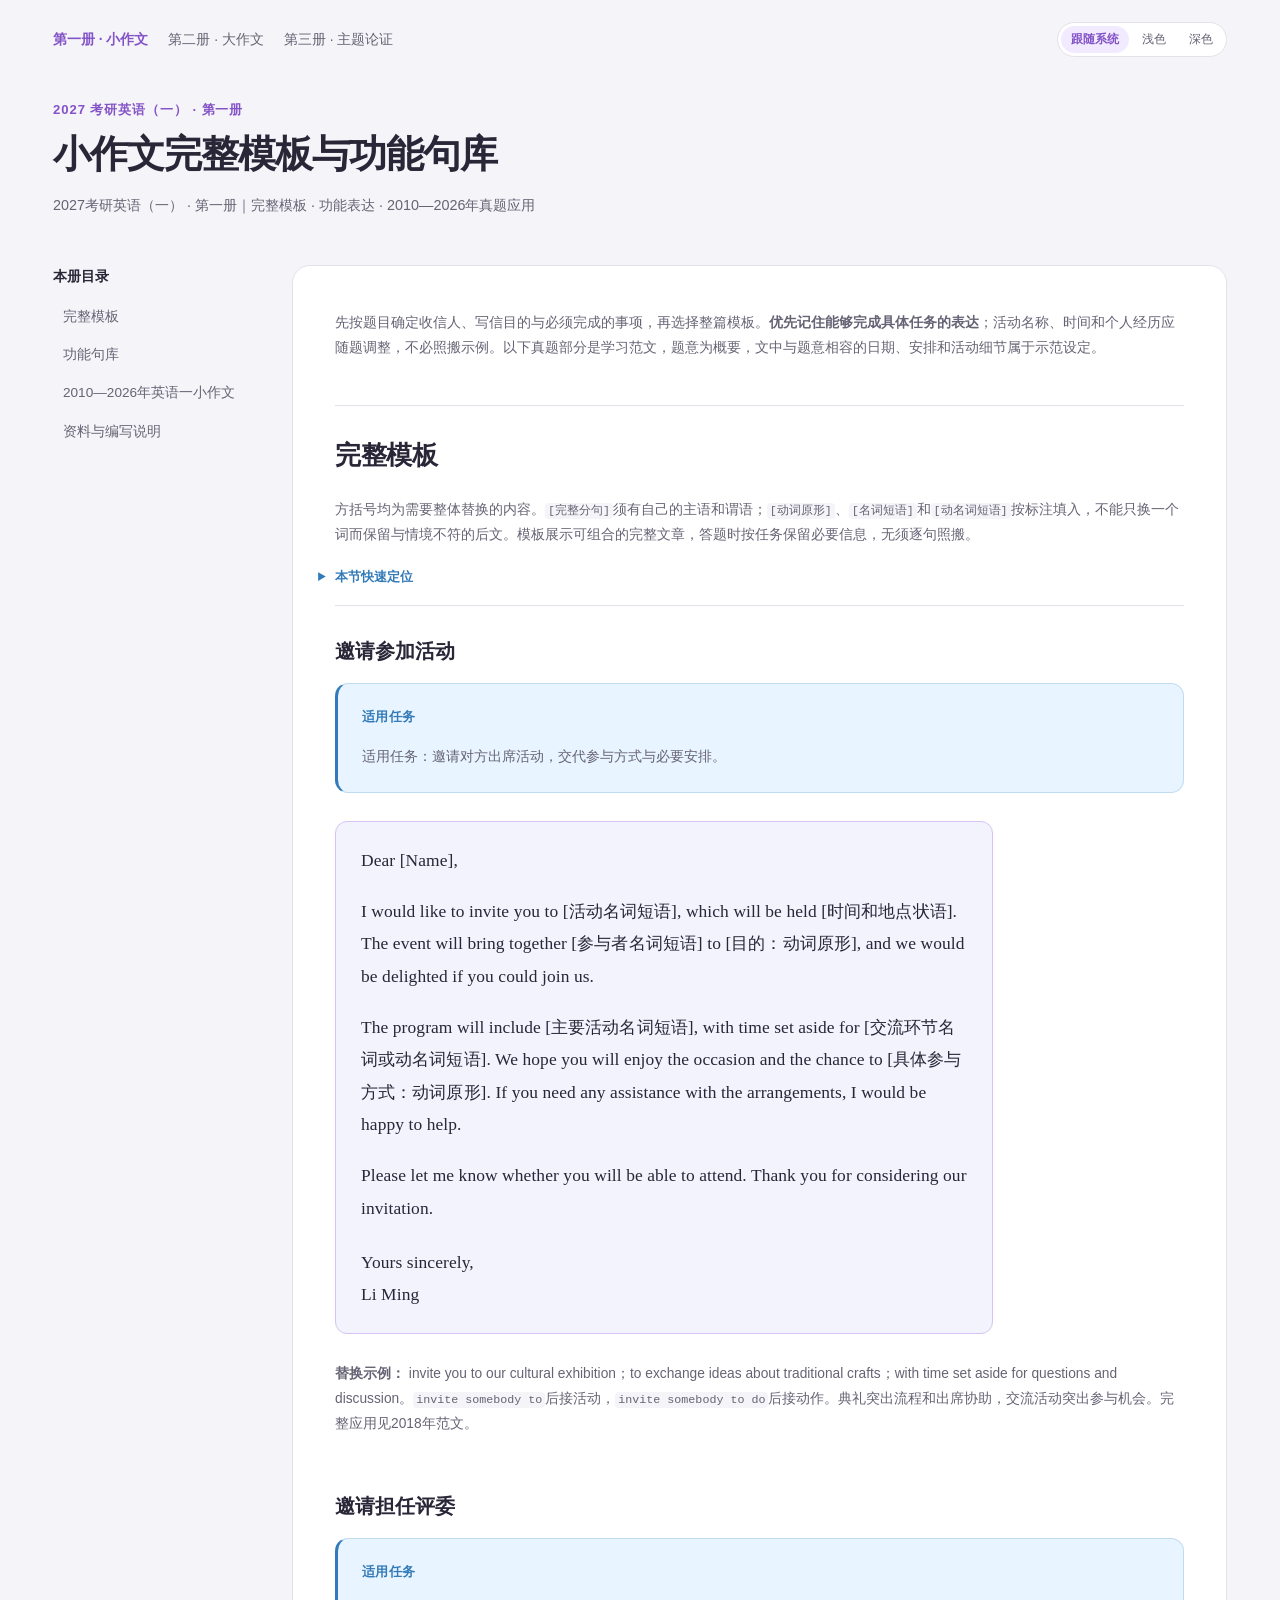
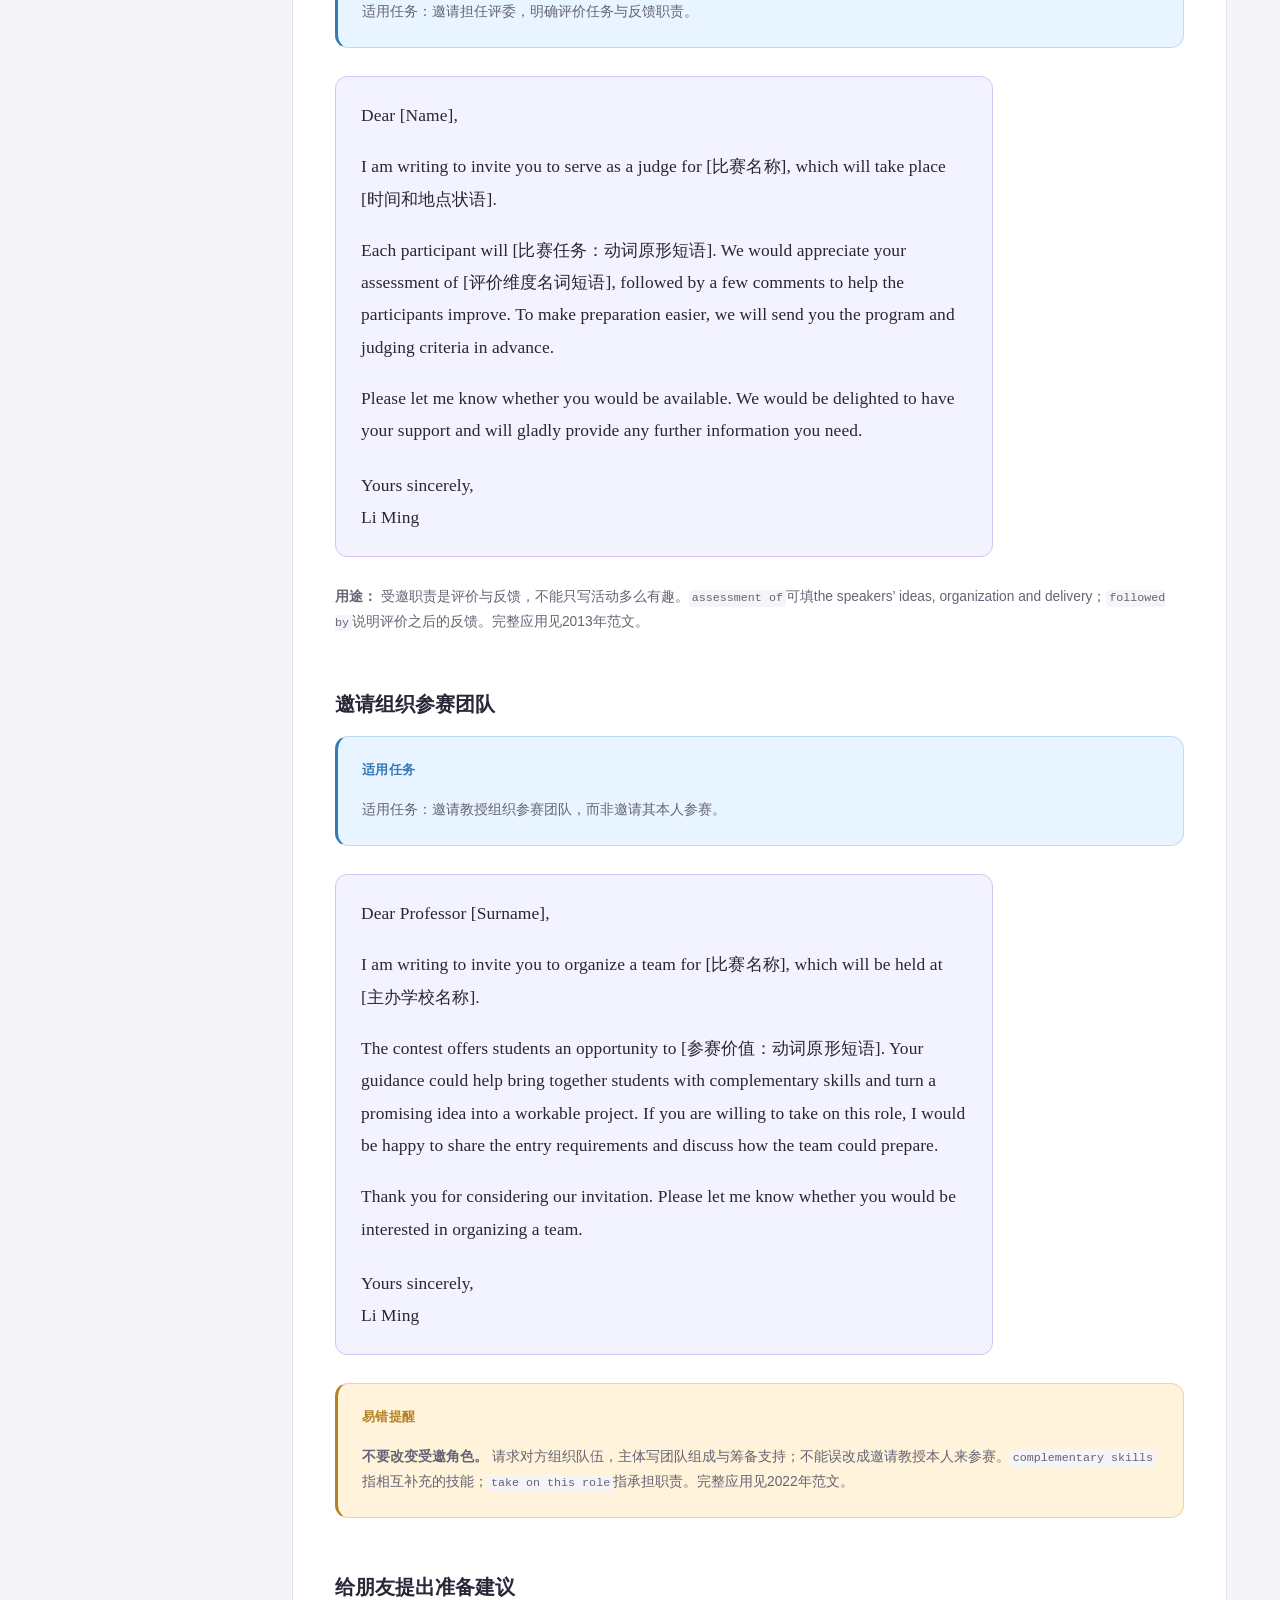
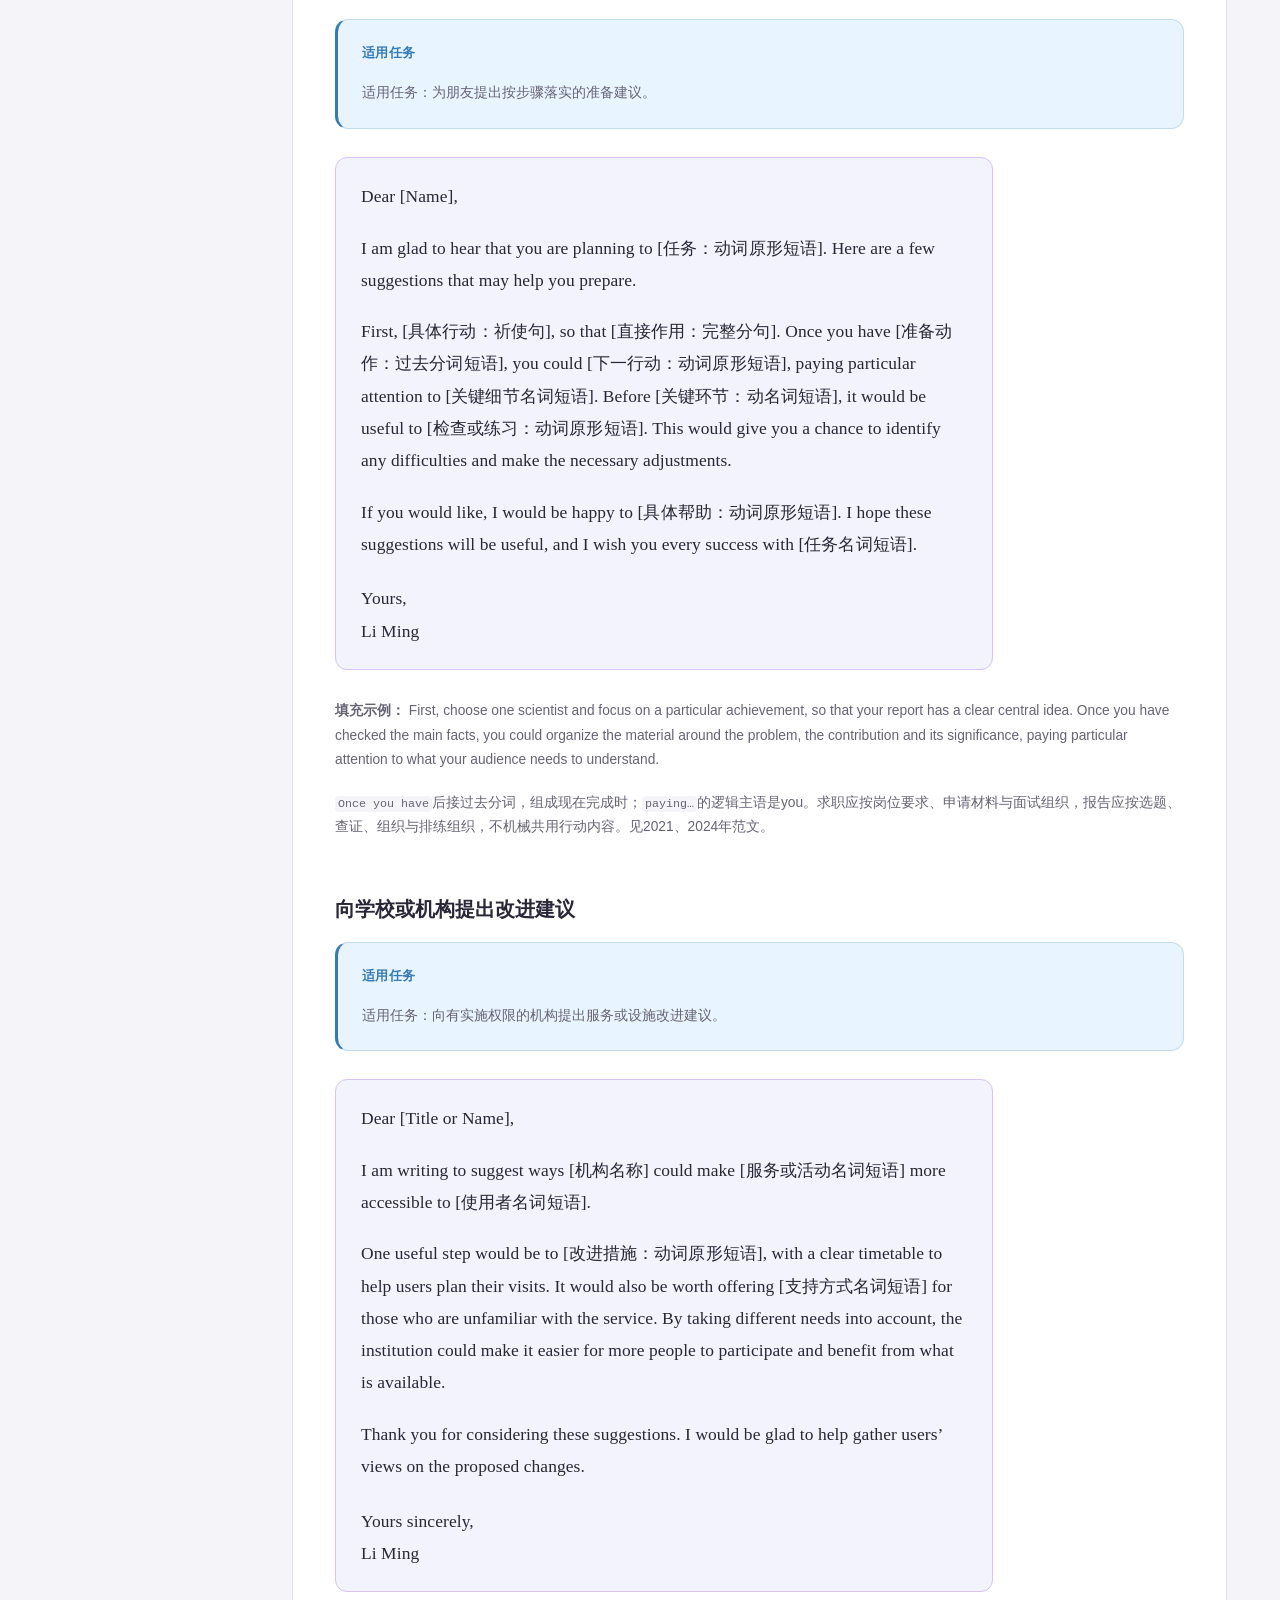
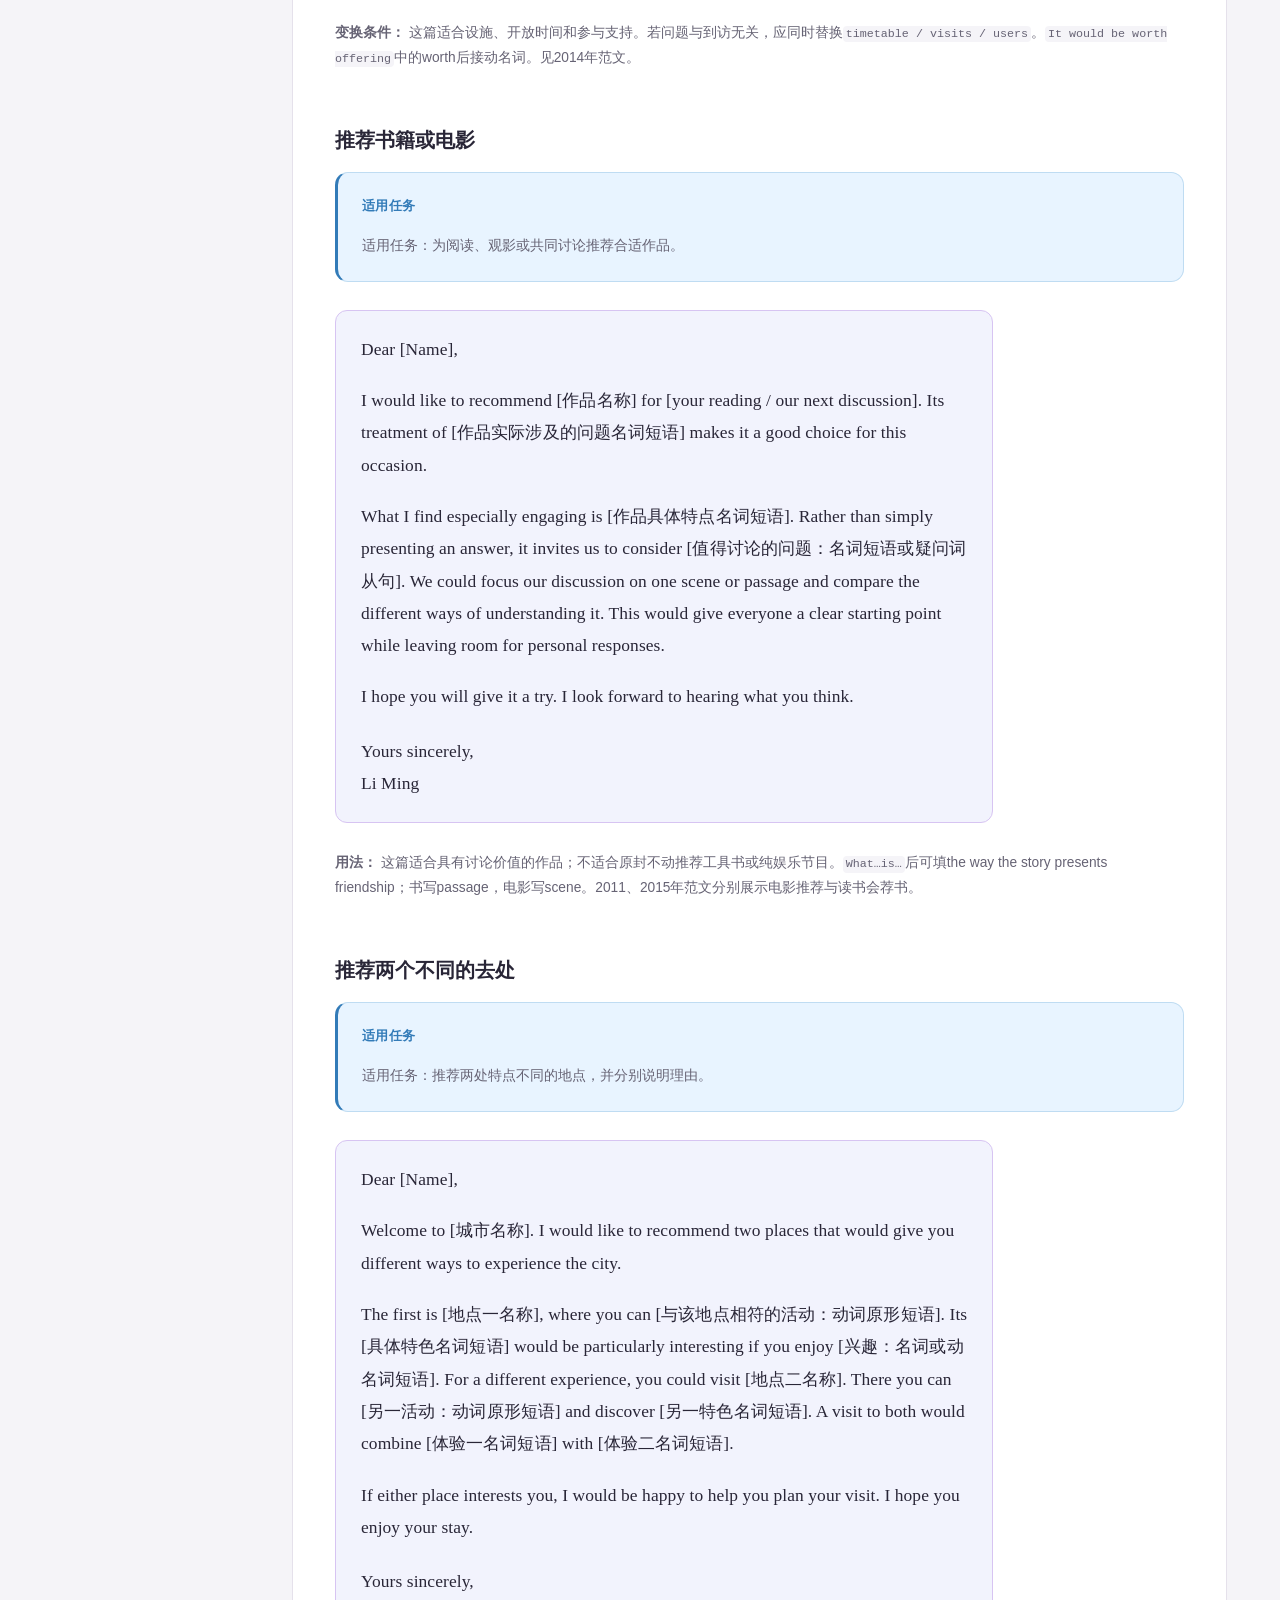
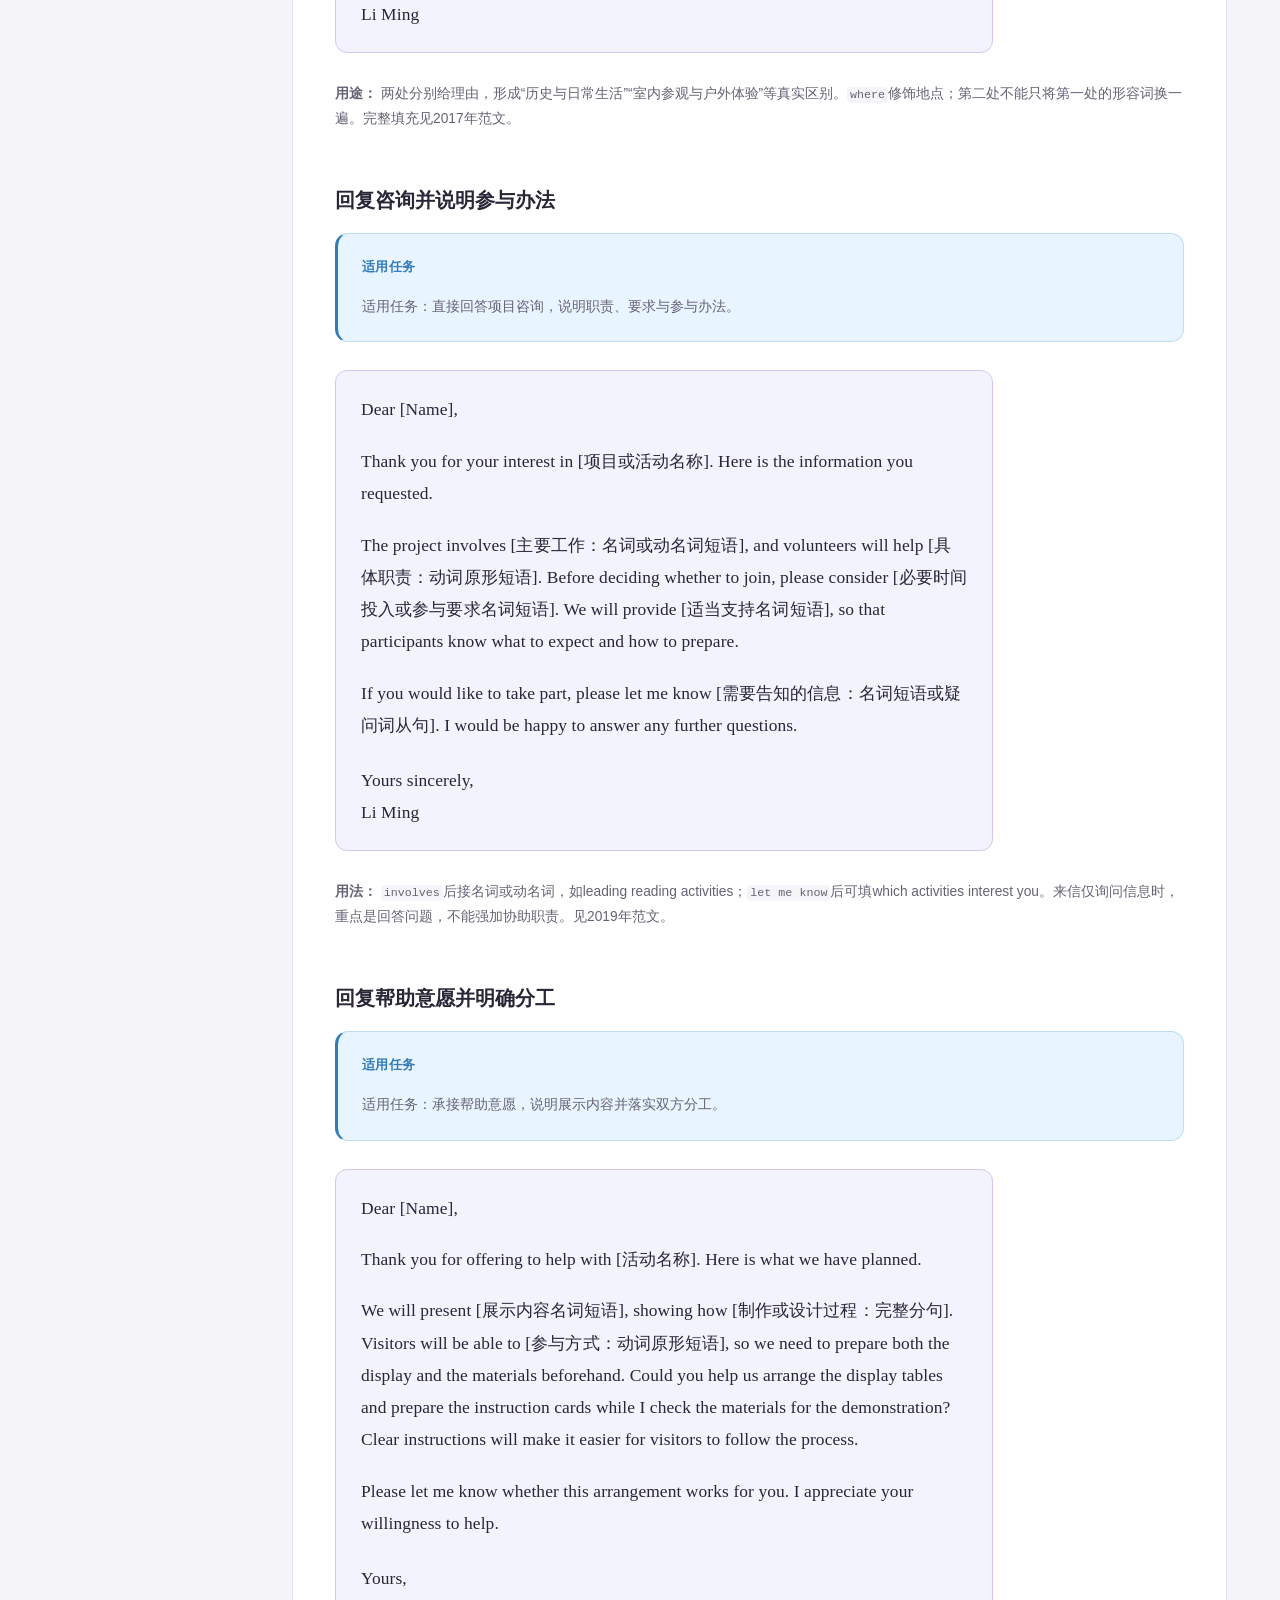
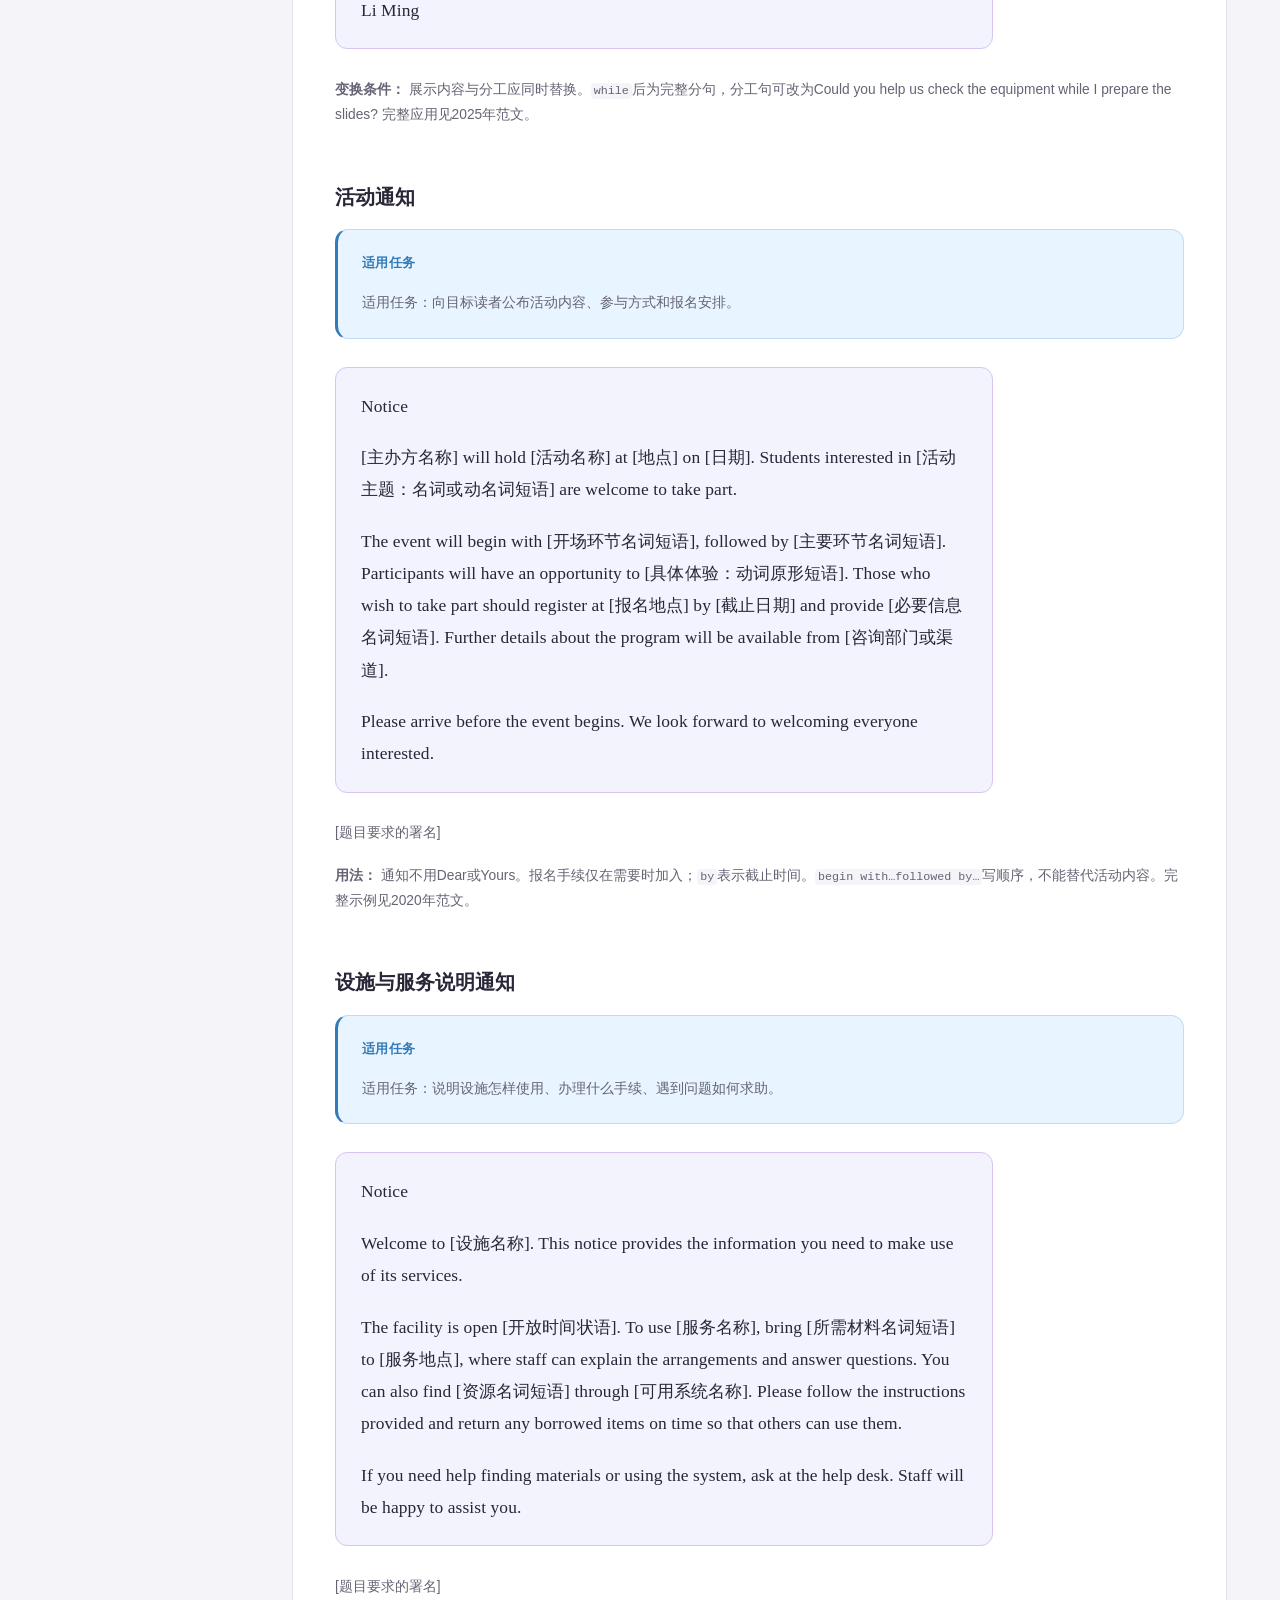
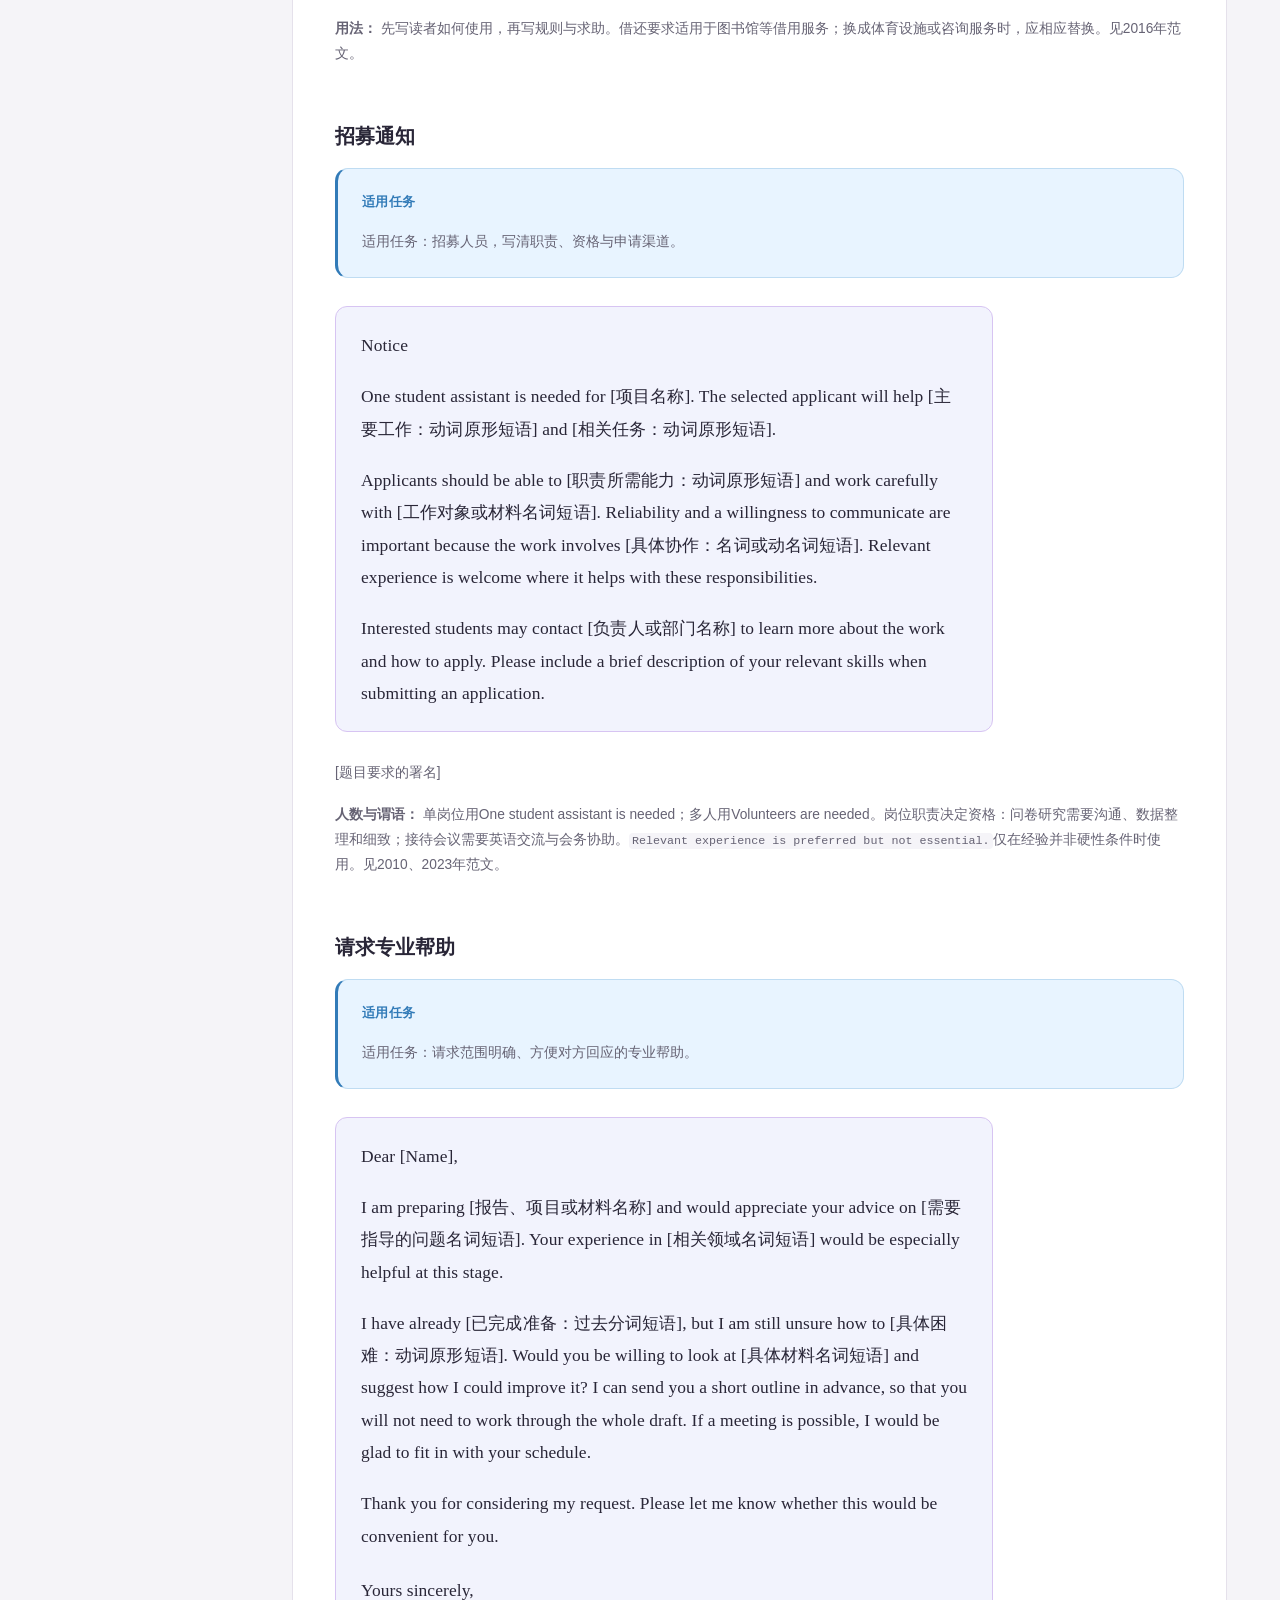
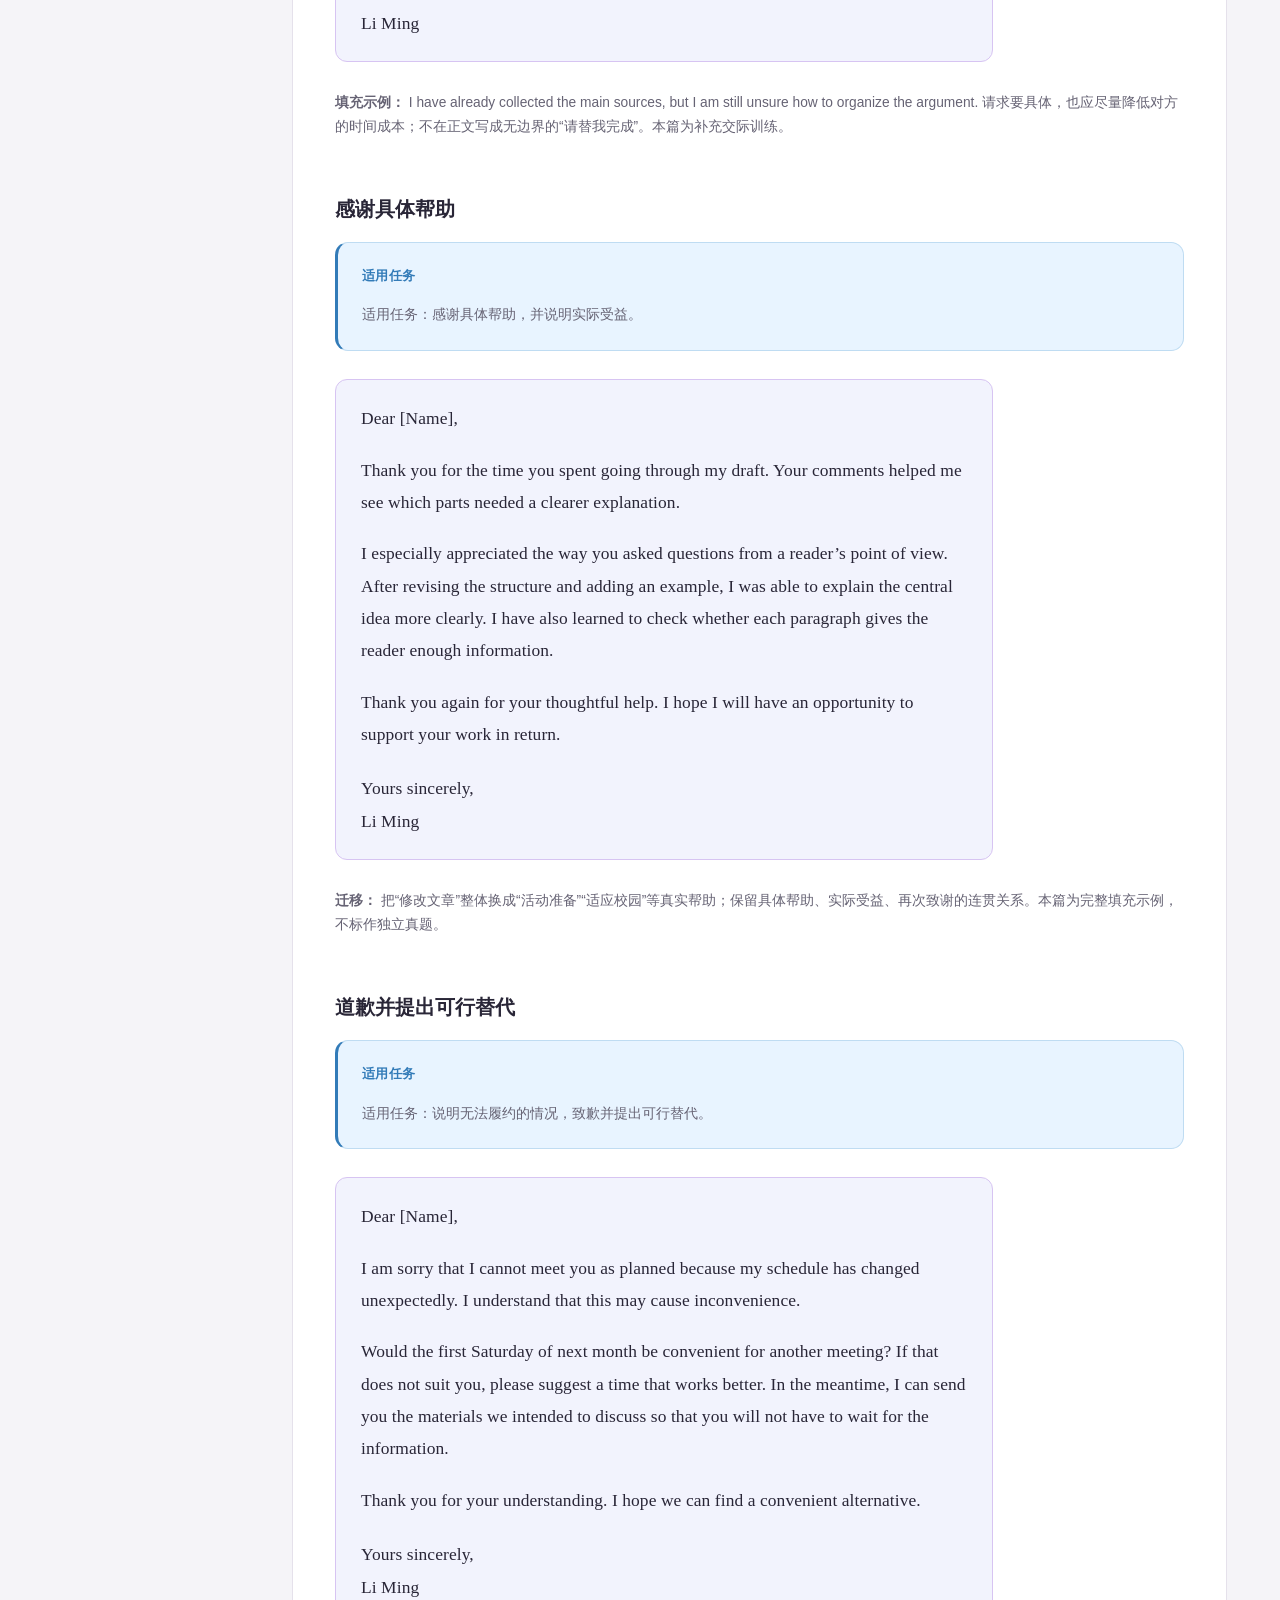
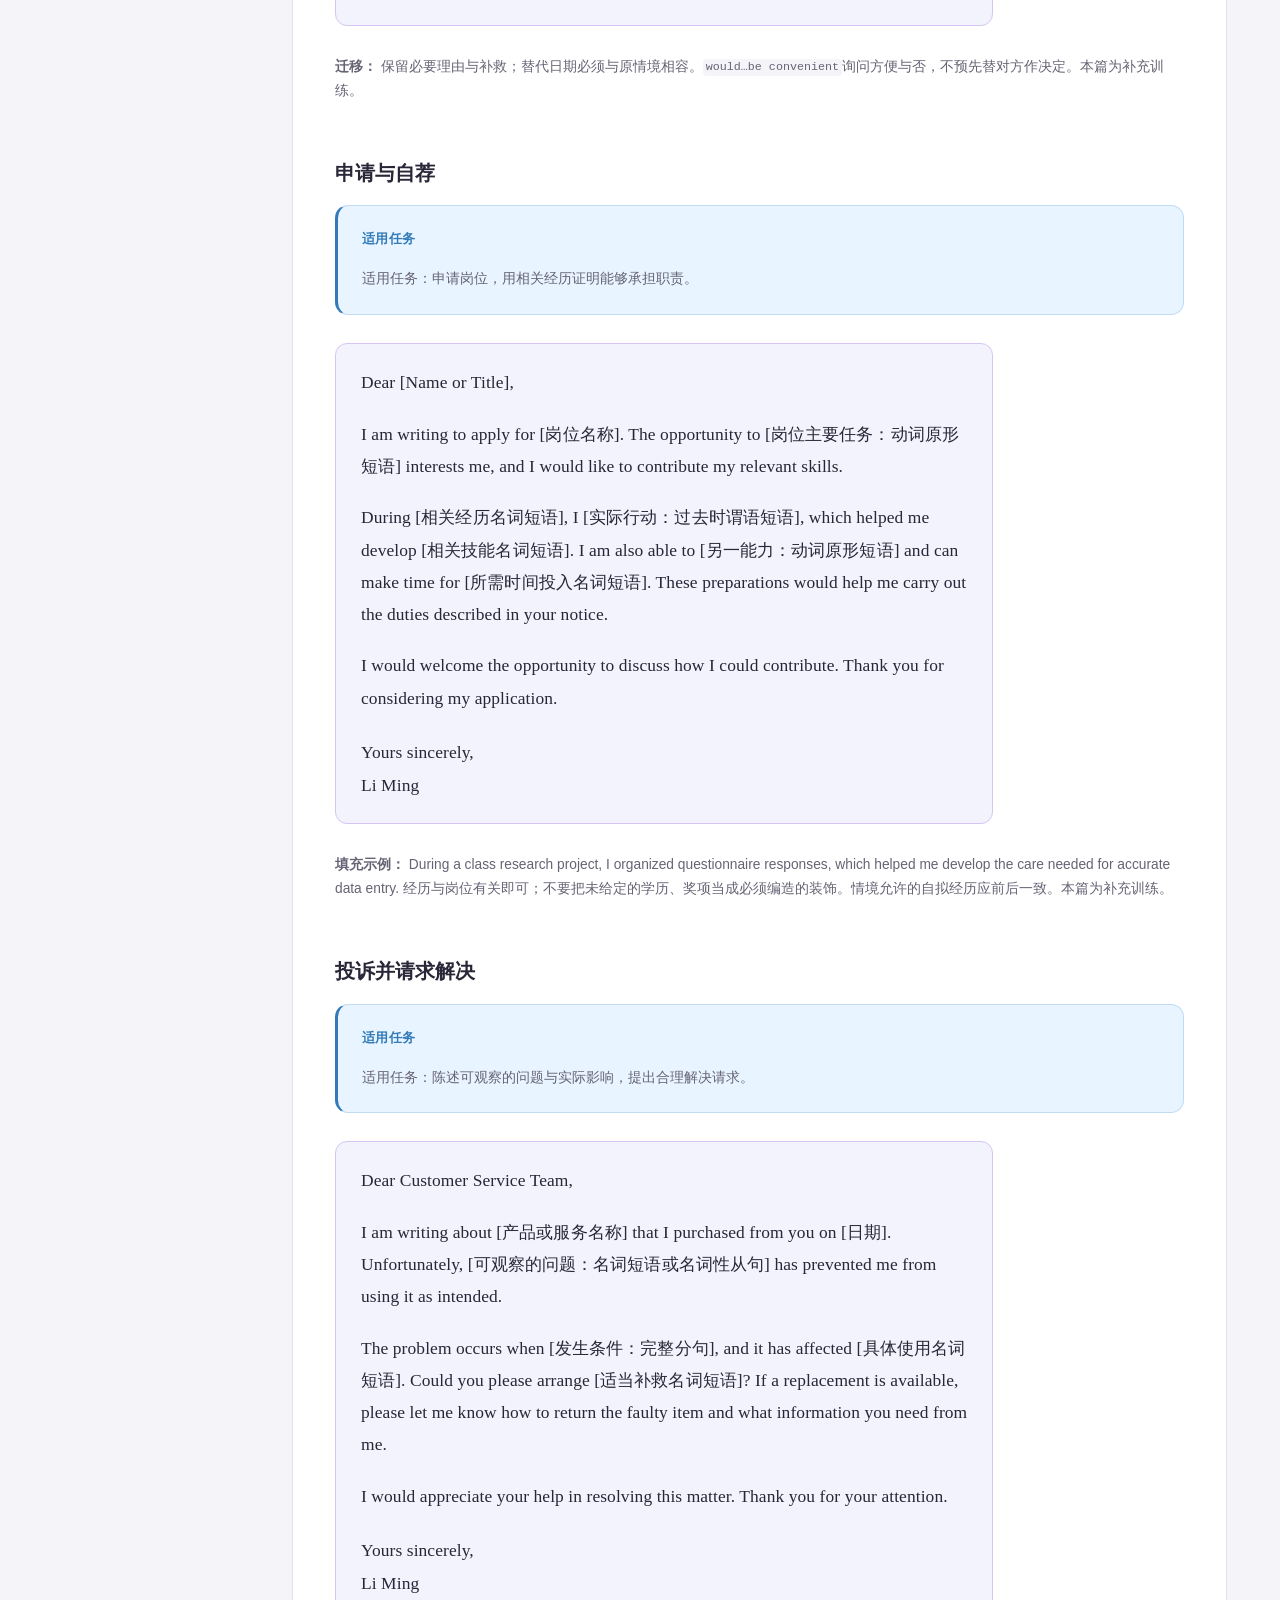
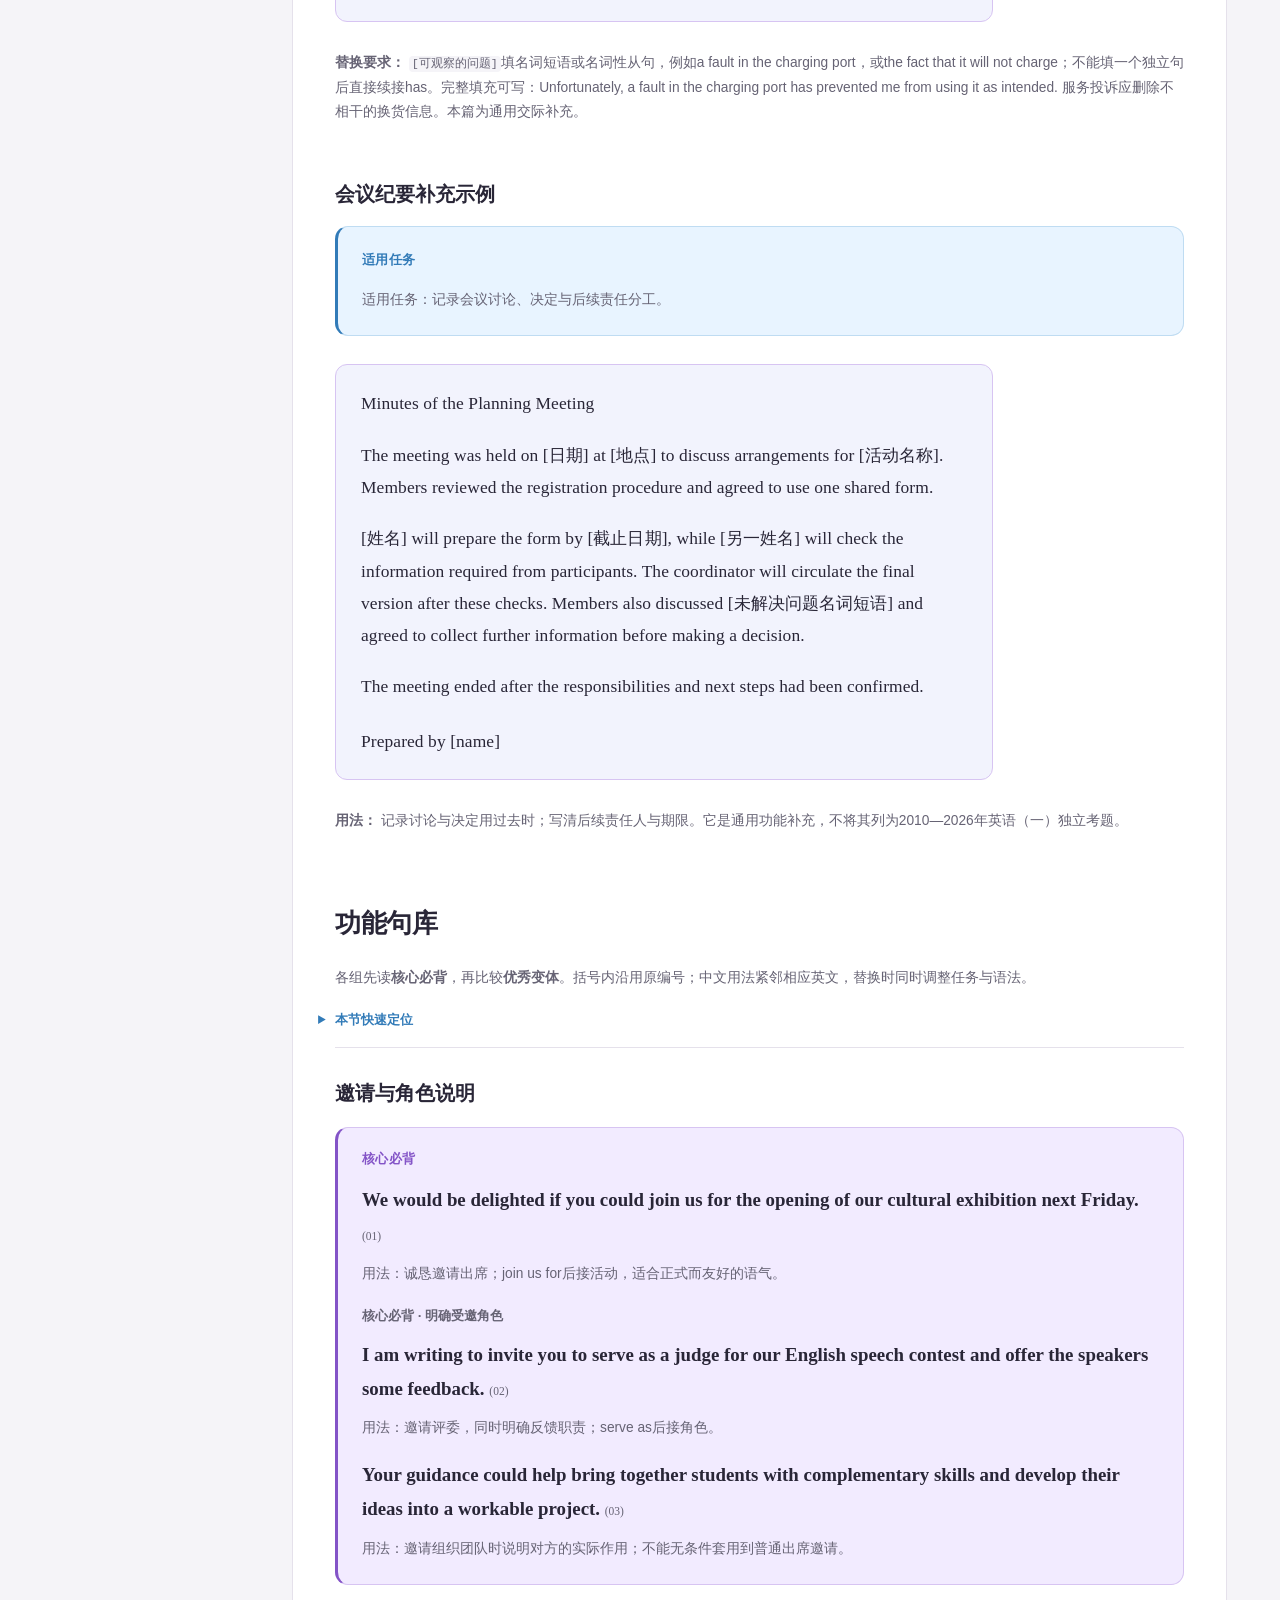
==== index.html @ 451fdd6f "Publish English I writing handbooks as a public reading site" ====
<!doctype html>
<html lang="zh-CN"><head><meta charset="utf-8"><meta name="viewport" content="width=device-width,initial-scale=1"><meta name="color-scheme" content="light dark"><title>2027考研英语（一）｜小作文完整模板与功能句库</title><link rel="stylesheet" href="作文三册-彩色阅读.css"></head><body>
<input class="theme-radio" id="theme-auto" name="theme" type="radio" checked aria-label="跟随系统配色"><input class="theme-radio" id="theme-light" name="theme" type="radio" aria-label="浅色阅读"><input class="theme-radio" id="theme-dark" name="theme" type="radio" aria-label="深色阅读">
<div class="reader"><div class="topbar"><nav class="series-links" aria-label="三册导航"><a href="01-小作文完整模板与功能句库.html" aria-current="page">第一册 · 小作文</a><a href="02-大作文完整模板与功能句库.html">第二册 · 大作文</a><a href="03-主题语料与优秀论证段落.html">第三册 · 主题论证</a></nav><nav class="theme-controls" aria-label="阅读配色"><label for="theme-auto">跟随系统</label><label for="theme-light">浅色</label><label for="theme-dark">深色</label></nav></div>
<header class="book-header"><div class="book-kicker">2027 考研英语（一） · 第一册</div><h1>小作文完整模板与功能句库</h1><div class="book-subtitle"><p><em>2027考研英语（一） · 第一册｜完整模板 · 功能表达 · 2010—2026年真题应用</em></p>
</div></header>
<div class="book-layout"><aside class="book-navigation" id="目录"><details open><summary>本册目录</summary><nav aria-label="章节目录"><a href="#完整模板">完整模板</a><a href="#功能句库">功能句库</a><a href="#20102026年英语一小作文">2010—2026年英语一小作文</a><a href="#资料与编写说明">资料与编写说明</a></nav></details></aside><main><div class="book-intro"><p class="annotation">先按题目确定收信人、写信目的与必须完成的事项，再选择整篇模板。<strong>优先记住能够完成具体任务的表达</strong>；活动名称、时间和个人经历应随题调整，不必照搬示例。以下真题部分是学习范文，题意为概要，文中与题意相容的日期、安排和活动细节属于示范设定。</p></div><section class="book-module" id="完整模板"><h2>完整模板</h2><p class="annotation">方括号均为需要整体替换的内容。<code>[完整分句]</code>须有自己的主语和谓语；<code>[动词原形]</code>、<code>[名词短语]</code>和<code>[动名词短语]</code>按标注填入，不能只换一个词而保留与情境不符的后文。模板展示可组合的完整文章，答题时按任务保留必要信息，无须逐句照搬。</p><details class="section-index"><summary>本节快速定位</summary><nav><ul>
<li><a href="#%E9%82%80%E8%AF%B7%E5%8F%82%E5%8A%A0%E6%B4%BB%E5%8A%A8">出席活动</a> · <a href="#%E9%82%80%E8%AF%B7%E6%8B%85%E4%BB%BB%E8%AF%84%E5%A7%94">担任评委</a> · <a href="#%E9%82%80%E8%AF%B7%E7%BB%84%E7%BB%87%E5%8F%82%E8%B5%9B%E5%9B%A2%E9%98%9F">组织团队</a></li>
<li><a href="#%E7%BB%99%E6%9C%8B%E5%8F%8B%E6%8F%90%E5%87%BA%E5%87%86%E5%A4%87%E5%BB%BA%E8%AE%AE">个人建议</a> · <a href="#%E5%90%91%E5%AD%A6%E6%A0%A1%E6%88%96%E6%9C%BA%E6%9E%84%E6%8F%90%E5%87%BA%E6%94%B9%E8%BF%9B%E5%BB%BA%E8%AE%AE">机构建议</a> · <a href="#%E6%8E%A8%E8%8D%90%E4%B9%A6%E7%B1%8D%E6%88%96%E7%94%B5%E5%BD%B1">作品推荐</a></li>
<li><a href="#%E6%8E%A8%E8%8D%90%E4%B8%A4%E4%B8%AA%E4%B8%8D%E5%90%8C%E7%9A%84%E5%8E%BB%E5%A4%84">地点推荐</a> · <a href="#%E5%9B%9E%E5%A4%8D%E5%92%A8%E8%AF%A2%E5%B9%B6%E8%AF%B4%E6%98%8E%E5%8F%82%E4%B8%8E%E5%8A%9E%E6%B3%95">咨询回复</a> · <a href="#%E5%9B%9E%E5%A4%8D%E5%B8%AE%E5%8A%A9%E6%84%8F%E6%84%BF%E5%B9%B6%E6%98%8E%E7%A1%AE%E5%88%86%E5%B7%A5">协作回复</a></li>
<li><a href="#%E6%B4%BB%E5%8A%A8%E9%80%9A%E7%9F%A5">活动通知</a> · <a href="#%E8%AE%BE%E6%96%BD%E4%B8%8E%E6%9C%8D%E5%8A%A1%E8%AF%B4%E6%98%8E%E9%80%9A%E7%9F%A5">服务通知</a> · <a href="#%E6%8B%9B%E5%8B%9F%E9%80%9A%E7%9F%A5">招募通知</a></li>
<li><a href="#%E8%AF%B7%E6%B1%82%E4%B8%93%E4%B8%9A%E5%B8%AE%E5%8A%A9">专业请求</a> · <a href="#%E6%84%9F%E8%B0%A2%E5%85%B7%E4%BD%93%E5%B8%AE%E5%8A%A9">感谢帮助</a> · <a href="#%E9%81%93%E6%AD%89%E5%B9%B6%E6%8F%90%E5%87%BA%E5%8F%AF%E8%A1%8C%E6%9B%BF%E4%BB%A3">道歉改期</a></li>
<li><a href="#%E7%94%B3%E8%AF%B7%E4%B8%8E%E8%87%AA%E8%8D%90">申请自荐</a> · <a href="#%E6%8A%95%E8%AF%89%E5%B9%B6%E8%AF%B7%E6%B1%82%E8%A7%A3%E5%86%B3">投诉补救</a> · <a href="#%E4%BC%9A%E8%AE%AE%E7%BA%AA%E8%A6%81%E8%A1%A5%E5%85%85%E7%A4%BA%E4%BE%8B">会议纪要</a></li>
</ul>
</nav></details><section class="learning-unit" id="邀请参加活动"><h3>邀请参加活动</h3><aside class="color-block grammar-block task-block"><div class="block-label">适用任务</div><p class="annotation"><em>适用任务：邀请对方出席活动，交代参与方式与必要安排。</em></p></aside><div class="composition reading-composition letter-composition"><p class="essay-paragraph letter-line" lang="en">Dear [Name],</p><p class="essay-paragraph" lang="en">I would like to invite you to [活动名词短语], which will be held [时间和地点状语]. The event will bring together [参与者名词短语] to [目的：动词原形], and we would be delighted if you could join us.</p><p class="essay-paragraph" lang="en">The program will include [主要活动名词短语], with time set aside for [交流环节名词或动名词短语]. We hope you will enjoy the occasion and the chance to [具体参与方式：动词原形]. If you need any assistance with the arrangements, I would be happy to help.</p><p class="essay-paragraph" lang="en">Please let me know whether you will be able to attend. Thank you for considering our invitation.</p><p class="essay-paragraph letter-line letter-closing" lang="en">Yours sincerely,<br>Li Ming</p></div><p class="annotation"><strong>替换示例：</strong> invite you to our cultural exhibition；to exchange ideas about traditional crafts；with time set aside for questions and discussion。<code>invite somebody to</code>后接活动，<code>invite somebody to do</code>后接动作。典礼突出流程和出席协助，交流活动突出参与机会。完整应用见2018年范文。</p></section><section class="learning-unit" id="邀请担任评委"><h3>邀请担任评委</h3><aside class="color-block grammar-block task-block"><div class="block-label">适用任务</div><p class="annotation"><em>适用任务：邀请担任评委，明确评价任务与反馈职责。</em></p></aside><div class="composition reading-composition letter-composition"><p class="essay-paragraph letter-line" lang="en">Dear [Name],</p><p class="essay-paragraph" lang="en">I am writing to invite you to serve as a judge for [比赛名称], which will take place [时间和地点状语].</p><p class="essay-paragraph" lang="en">Each participant will [比赛任务：动词原形短语]. We would appreciate your assessment of [评价维度名词短语], followed by a few comments to help the participants improve. To make preparation easier, we will send you the program and judging criteria in advance.</p><p class="essay-paragraph" lang="en">Please let me know whether you would be available. We would be delighted to have your support and will gladly provide any further information you need.</p><p class="essay-paragraph letter-line letter-closing" lang="en">Yours sincerely,<br>Li Ming</p></div><p class="annotation"><strong>用途：</strong> 受邀职责是评价与反馈，不能只写活动多么有趣。<code>assessment of</code>可填the speakers’ ideas, organization and delivery；<code>followed by</code>说明评价之后的反馈。完整应用见2013年范文。</p></section><section class="learning-unit" id="邀请组织参赛团队"><h3>邀请组织参赛团队</h3><aside class="color-block grammar-block task-block"><div class="block-label">适用任务</div><p class="annotation"><em>适用任务：邀请教授组织参赛团队，而非邀请其本人参赛。</em></p></aside><div class="composition reading-composition letter-composition"><p class="essay-paragraph letter-line" lang="en">Dear Professor [Surname],</p><p class="essay-paragraph" lang="en">I am writing to invite you to organize a team for [比赛名称], which will be held at [主办学校名称].</p><p class="essay-paragraph" lang="en">The contest offers students an opportunity to [参赛价值：动词原形短语]. Your guidance could help bring together students with complementary skills and turn a promising idea into a workable project. If you are willing to take on this role, I would be happy to share the entry requirements and discuss how the team could prepare.</p><p class="essay-paragraph" lang="en">Thank you for considering our invitation. Please let me know whether you would be interested in organizing a team.</p><p class="essay-paragraph letter-line letter-closing" lang="en">Yours sincerely,<br>Li Ming</p></div><aside class="color-block warning-block"><div class="block-label">易错提醒</div><p class="annotation"><strong>不要改变受邀角色。</strong> 请求对方组织队伍，主体写团队组成与筹备支持；不能误改成邀请教授本人来参赛。<code>complementary skills</code>指相互补充的技能；<code>take on this role</code>指承担职责。完整应用见2022年范文。</p></aside></section><section class="learning-unit" id="给朋友提出准备建议"><h3>给朋友提出准备建议</h3><aside class="color-block grammar-block task-block"><div class="block-label">适用任务</div><p class="annotation"><em>适用任务：为朋友提出按步骤落实的准备建议。</em></p></aside><div class="composition reading-composition letter-composition"><p class="essay-paragraph letter-line" lang="en">Dear [Name],</p><p class="essay-paragraph" lang="en">I am glad to hear that you are planning to [任务：动词原形短语]. Here are a few suggestions that may help you prepare.</p><p class="essay-paragraph" lang="en">First, [具体行动：祈使句], so that [直接作用：完整分句]. Once you have [准备动作：过去分词短语], you could [下一行动：动词原形短语], paying particular attention to [关键细节名词短语]. Before [关键环节：动名词短语], it would be useful to [检查或练习：动词原形短语]. This would give you a chance to identify any difficulties and make the necessary adjustments.</p><p class="essay-paragraph" lang="en">If you would like, I would be happy to [具体帮助：动词原形短语]. I hope these suggestions will be useful, and I wish you every success with [任务名词短语].</p><p class="essay-paragraph letter-line letter-closing" lang="en">Yours,<br>Li Ming</p></div><p class="annotation"><strong>填充示例：</strong> First, choose one scientist and focus on a particular achievement, so that your report has a clear central idea. Once you have checked the main facts, you could organize the material around the problem, the contribution and its significance, paying particular attention to what your audience needs to understand.</p><p class="annotation"><code>Once you have</code>后接过去分词，组成现在完成时；<code>paying…</code>的逻辑主语是you。求职应按岗位要求、申请材料与面试组织，报告应按选题、查证、组织与排练组织，不机械共用行动内容。见2021、2024年范文。</p></section><section class="learning-unit" id="向学校或机构提出改进建议"><h3>向学校或机构提出改进建议</h3><aside class="color-block grammar-block task-block"><div class="block-label">适用任务</div><p class="annotation"><em>适用任务：向有实施权限的机构提出服务或设施改进建议。</em></p></aside><div class="composition reading-composition letter-composition"><p class="essay-paragraph letter-line" lang="en">Dear [Title or Name],</p><p class="essay-paragraph" lang="en">I am writing to suggest ways [机构名称] could make [服务或活动名词短语] more accessible to [使用者名词短语].</p><p class="essay-paragraph" lang="en">One useful step would be to [改进措施：动词原形短语], with a clear timetable to help users plan their visits. It would also be worth offering [支持方式名词短语] for those who are unfamiliar with the service. By taking different needs into account, the institution could make it easier for more people to participate and benefit from what is available.</p><p class="essay-paragraph" lang="en">Thank you for considering these suggestions. I would be glad to help gather users’ views on the proposed changes.</p><p class="essay-paragraph letter-line letter-closing" lang="en">Yours sincerely,<br>Li Ming</p></div><p class="annotation"><strong>变换条件：</strong> 这篇适合设施、开放时间和参与支持。若问题与到访无关，应同时替换<code>timetable / visits / users</code>。<code>It would be worth offering</code>中的worth后接动名词。见2014年范文。</p></section><section class="learning-unit" id="推荐书籍或电影"><h3>推荐书籍或电影</h3><aside class="color-block grammar-block task-block"><div class="block-label">适用任务</div><p class="annotation"><em>适用任务：为阅读、观影或共同讨论推荐合适作品。</em></p></aside><div class="composition reading-composition letter-composition"><p class="essay-paragraph letter-line" lang="en">Dear [Name],</p><p class="essay-paragraph" lang="en">I would like to recommend [作品名称] for [your reading / our next discussion]. Its treatment of [作品实际涉及的问题名词短语] makes it a good choice for this occasion.</p><p class="essay-paragraph" lang="en">What I find especially engaging is [作品具体特点名词短语]. Rather than simply presenting an answer, it invites us to consider [值得讨论的问题：名词短语或疑问词从句]. We could focus our discussion on one scene or passage and compare the different ways of understanding it. This would give everyone a clear starting point while leaving room for personal responses.</p><p class="essay-paragraph" lang="en">I hope you will give it a try. I look forward to hearing what you think.</p><p class="essay-paragraph letter-line letter-closing" lang="en">Yours sincerely,<br>Li Ming</p></div><p class="annotation"><strong>用法：</strong> 这篇适合具有讨论价值的作品；不适合原封不动推荐工具书或纯娱乐节目。<code>What…is…</code>后可填the way the story presents friendship；书写passage，电影写scene。2011、2015年范文分别展示电影推荐与读书会荐书。</p></section><section class="learning-unit" id="推荐两个不同的去处"><h3>推荐两个不同的去处</h3><aside class="color-block grammar-block task-block"><div class="block-label">适用任务</div><p class="annotation"><em>适用任务：推荐两处特点不同的地点，并分别说明理由。</em></p></aside><div class="composition reading-composition letter-composition"><p class="essay-paragraph letter-line" lang="en">Dear [Name],</p><p class="essay-paragraph" lang="en">Welcome to [城市名称]. I would like to recommend two places that would give you different ways to experience the city.</p><p class="essay-paragraph" lang="en">The first is [地点一名称], where you can [与该地点相符的活动：动词原形短语]. Its [具体特色名词短语] would be particularly interesting if you enjoy [兴趣：名词或动名词短语]. For a different experience, you could visit [地点二名称]. There you can [另一活动：动词原形短语] and discover [另一特色名词短语]. A visit to both would combine [体验一名词短语] with [体验二名词短语].</p><p class="essay-paragraph" lang="en">If either place interests you, I would be happy to help you plan your visit. I hope you enjoy your stay.</p><p class="essay-paragraph letter-line letter-closing" lang="en">Yours sincerely,<br>Li Ming</p></div><p class="annotation"><strong>用途：</strong> 两处分别给理由，形成“历史与日常生活”“室内参观与户外体验”等真实区别。<code>where</code>修饰地点；第二处不能只将第一处的形容词换一遍。完整填充见2017年范文。</p></section><section class="learning-unit" id="回复咨询并说明参与办法"><h3>回复咨询并说明参与办法</h3><aside class="color-block grammar-block task-block"><div class="block-label">适用任务</div><p class="annotation"><em>适用任务：直接回答项目咨询，说明职责、要求与参与办法。</em></p></aside><div class="composition reading-composition letter-composition"><p class="essay-paragraph letter-line" lang="en">Dear [Name],</p><p class="essay-paragraph" lang="en">Thank you for your interest in [项目或活动名称]. Here is the information you requested.</p><p class="essay-paragraph" lang="en">The project involves [主要工作：名词或动名词短语], and volunteers will help [具体职责：动词原形短语]. Before deciding whether to join, please consider [必要时间投入或参与要求名词短语]. We will provide [适当支持名词短语], so that participants know what to expect and how to prepare.</p><p class="essay-paragraph" lang="en">If you would like to take part, please let me know [需要告知的信息：名词短语或疑问词从句]. I would be happy to answer any further questions.</p><p class="essay-paragraph letter-line letter-closing" lang="en">Yours sincerely,<br>Li Ming</p></div><p class="annotation"><strong>用法：</strong> <code>involves</code>后接名词或动名词，如leading reading activities；<code>let me know</code>后可填which activities interest you。来信仅询问信息时，重点是回答问题，不能强加协助职责。见2019年范文。</p></section><section class="learning-unit" id="回复帮助意愿并明确分工"><h3>回复帮助意愿并明确分工</h3><aside class="color-block grammar-block task-block"><div class="block-label">适用任务</div><p class="annotation"><em>适用任务：承接帮助意愿，说明展示内容并落实双方分工。</em></p></aside><div class="composition reading-composition letter-composition"><p class="essay-paragraph letter-line" lang="en">Dear [Name],</p><p class="essay-paragraph" lang="en">Thank you for offering to help with [活动名称]. Here is what we have planned.</p><p class="essay-paragraph" lang="en">We will present [展示内容名词短语], showing how [制作或设计过程：完整分句]. Visitors will be able to [参与方式：动词原形短语], so we need to prepare both the display and the materials beforehand. Could you help us arrange the display tables and prepare the instruction cards while I check the materials for the demonstration? Clear instructions will make it easier for visitors to follow the process.</p><p class="essay-paragraph" lang="en">Please let me know whether this arrangement works for you. I appreciate your willingness to help.</p><p class="essay-paragraph letter-line letter-closing" lang="en">Yours,<br>Li Ming</p></div><p class="annotation"><strong>变换条件：</strong> 展示内容与分工应同时替换。<code>while</code>后为完整分句，分工句可改为Could you help us check the equipment while I prepare the slides? 完整应用见2025年范文。</p></section><section class="learning-unit" id="活动通知"><h3>活动通知</h3><aside class="color-block grammar-block task-block"><div class="block-label">适用任务</div><p class="annotation"><em>适用任务：向目标读者公布活动内容、参与方式和报名安排。</em></p></aside><div class="composition reading-composition letter-composition"><p class="essay-paragraph letter-line" lang="en">Notice</p><p class="essay-paragraph" lang="en">[主办方名称] will hold [活动名称] at [地点] on [日期]. Students interested in [活动主题：名词或动名词短语] are welcome to take part.</p><p class="essay-paragraph" lang="en">The event will begin with [开场环节名词短语], followed by [主要环节名词短语]. Participants will have an opportunity to [具体体验：动词原形短语]. Those who wish to take part should register at [报名地点] by [截止日期] and provide [必要信息名词短语]. Further details about the program will be available from [咨询部门或渠道].</p><p class="essay-paragraph" lang="en">Please arrive before the event begins. We look forward to welcoming everyone interested.</p></div><p class="annotation">[题目要求的署名]</p><p class="annotation"><strong>用法：</strong> 通知不用Dear或Yours。报名手续仅在需要时加入；<code>by</code>表示截止时间。<code>begin with…followed by…</code>写顺序，不能替代活动内容。完整示例见2020年范文。</p></section><section class="learning-unit" id="设施与服务说明通知"><h3>设施与服务说明通知</h3><aside class="color-block grammar-block task-block"><div class="block-label">适用任务</div><p class="annotation"><em>适用任务：说明设施怎样使用、办理什么手续、遇到问题如何求助。</em></p></aside><div class="composition reading-composition letter-composition"><p class="essay-paragraph letter-line" lang="en">Notice</p><p class="essay-paragraph" lang="en">Welcome to [设施名称]. This notice provides the information you need to make use of its services.</p><p class="essay-paragraph" lang="en">The facility is open [开放时间状语]. To use [服务名称], bring [所需材料名词短语] to [服务地点], where staff can explain the arrangements and answer questions. You can also find [资源名词短语] through [可用系统名称]. Please follow the instructions provided and return any borrowed items on time so that others can use them.</p><p class="essay-paragraph" lang="en">If you need help finding materials or using the system, ask at the help desk. Staff will be happy to assist you.</p></div><p class="annotation">[题目要求的署名]</p><p class="annotation"><strong>用法：</strong> 先写读者如何使用，再写规则与求助。借还要求适用于图书馆等借用服务；换成体育设施或咨询服务时，应相应替换。见2016年范文。</p></section><section class="learning-unit" id="招募通知"><h3>招募通知</h3><aside class="color-block grammar-block task-block"><div class="block-label">适用任务</div><p class="annotation"><em>适用任务：招募人员，写清职责、资格与申请渠道。</em></p></aside><div class="composition reading-composition letter-composition"><p class="essay-paragraph letter-line" lang="en">Notice</p><p class="essay-paragraph" lang="en">One student assistant is needed for [项目名称]. The selected applicant will help [主要工作：动词原形短语] and [相关任务：动词原形短语].</p><p class="essay-paragraph" lang="en">Applicants should be able to [职责所需能力：动词原形短语] and work carefully with [工作对象或材料名词短语]. Reliability and a willingness to communicate are important because the work involves [具体协作：名词或动名词短语]. Relevant experience is welcome where it helps with these responsibilities.</p><p class="essay-paragraph" lang="en">Interested students may contact [负责人或部门名称] to learn more about the work and how to apply. Please include a brief description of your relevant skills when submitting an application.</p></div><p class="annotation">[题目要求的署名]</p><p class="annotation"><strong>人数与谓语：</strong> 单岗位用One student assistant is needed；多人用Volunteers are needed。岗位职责决定资格：问卷研究需要沟通、数据整理和细致；接待会议需要英语交流与会务协助。<code>Relevant experience is preferred but not essential.</code>仅在经验并非硬性条件时使用。见2010、2023年范文。</p></section><section class="learning-unit" id="请求专业帮助"><h3>请求专业帮助</h3><aside class="color-block grammar-block task-block"><div class="block-label">适用任务</div><p class="annotation"><em>适用任务：请求范围明确、方便对方回应的专业帮助。</em></p></aside><div class="composition reading-composition letter-composition"><p class="essay-paragraph letter-line" lang="en">Dear [Name],</p><p class="essay-paragraph" lang="en">I am preparing [报告、项目或材料名称] and would appreciate your advice on [需要指导的问题名词短语]. Your experience in [相关领域名词短语] would be especially helpful at this stage.</p><p class="essay-paragraph" lang="en">I have already [已完成准备：过去分词短语], but I am still unsure how to [具体困难：动词原形短语]. Would you be willing to look at [具体材料名词短语] and suggest how I could improve it? I can send you a short outline in advance, so that you will not need to work through the whole draft. If a meeting is possible, I would be glad to fit in with your schedule.</p><p class="essay-paragraph" lang="en">Thank you for considering my request. Please let me know whether this would be convenient for you.</p><p class="essay-paragraph letter-line letter-closing" lang="en">Yours sincerely,<br>Li Ming</p></div><p class="annotation"><strong>填充示例：</strong> I have already collected the main sources, but I am still unsure how to organize the argument. 请求要具体，也应尽量降低对方的时间成本；不在正文写成无边界的“请替我完成”。本篇为补充交际训练。</p></section><section class="learning-unit" id="感谢具体帮助"><h3>感谢具体帮助</h3><aside class="color-block grammar-block task-block"><div class="block-label">适用任务</div><p class="annotation"><em>适用任务：感谢具体帮助，并说明实际受益。</em></p></aside><div class="composition reading-composition letter-composition"><p class="essay-paragraph letter-line" lang="en">Dear [Name],</p><p class="essay-paragraph" lang="en">Thank you for the time you spent going through my draft. Your comments helped me see which parts needed a clearer explanation.</p><p class="essay-paragraph" lang="en">I especially appreciated the way you asked questions from a reader’s point of view. After revising the structure and adding an example, I was able to explain the central idea more clearly. I have also learned to check whether each paragraph gives the reader enough information.</p><p class="essay-paragraph" lang="en">Thank you again for your thoughtful help. I hope I will have an opportunity to support your work in return.</p><p class="essay-paragraph letter-line letter-closing" lang="en">Yours sincerely,<br>Li Ming</p></div><p class="annotation"><strong>迁移：</strong> 把“修改文章”整体换成“活动准备”“适应校园”等真实帮助；保留具体帮助、实际受益、再次致谢的连贯关系。本篇为完整填充示例，不标作独立真题。</p></section><section class="learning-unit" id="道歉并提出可行替代"><h3>道歉并提出可行替代</h3><aside class="color-block grammar-block task-block"><div class="block-label">适用任务</div><p class="annotation"><em>适用任务：说明无法履约的情况，致歉并提出可行替代。</em></p></aside><div class="composition reading-composition letter-composition"><p class="essay-paragraph letter-line" lang="en">Dear [Name],</p><p class="essay-paragraph" lang="en">I am sorry that I cannot meet you as planned because my schedule has changed unexpectedly. I understand that this may cause inconvenience.</p><p class="essay-paragraph" lang="en">Would the first Saturday of next month be convenient for another meeting? If that does not suit you, please suggest a time that works better. In the meantime, I can send you the materials we intended to discuss so that you will not have to wait for the information.</p><p class="essay-paragraph" lang="en">Thank you for your understanding. I hope we can find a convenient alternative.</p><p class="essay-paragraph letter-line letter-closing" lang="en">Yours sincerely,<br>Li Ming</p></div><p class="annotation"><strong>迁移：</strong> 保留必要理由与补救；替代日期必须与原情境相容。<code>would…be convenient</code>询问方便与否，不预先替对方作决定。本篇为补充训练。</p></section><section class="learning-unit" id="申请与自荐"><h3>申请与自荐</h3><aside class="color-block grammar-block task-block"><div class="block-label">适用任务</div><p class="annotation"><em>适用任务：申请岗位，用相关经历证明能够承担职责。</em></p></aside><div class="composition reading-composition letter-composition"><p class="essay-paragraph letter-line" lang="en">Dear [Name or Title],</p><p class="essay-paragraph" lang="en">I am writing to apply for [岗位名称]. The opportunity to [岗位主要任务：动词原形短语] interests me, and I would like to contribute my relevant skills.</p><p class="essay-paragraph" lang="en">During [相关经历名词短语], I [实际行动：过去时谓语短语], which helped me develop [相关技能名词短语]. I am also able to [另一能力：动词原形短语] and can make time for [所需时间投入名词短语]. These preparations would help me carry out the duties described in your notice.</p><p class="essay-paragraph" lang="en">I would welcome the opportunity to discuss how I could contribute. Thank you for considering my application.</p><p class="essay-paragraph letter-line letter-closing" lang="en">Yours sincerely,<br>Li Ming</p></div><p class="annotation"><strong>填充示例：</strong> During a class research project, I organized questionnaire responses, which helped me develop the care needed for accurate data entry. 经历与岗位有关即可；不要把未给定的学历、奖项当成必须编造的装饰。情境允许的自拟经历应前后一致。本篇为补充训练。</p></section><section class="learning-unit" id="投诉并请求解决"><h3>投诉并请求解决</h3><aside class="color-block grammar-block task-block"><div class="block-label">适用任务</div><p class="annotation"><em>适用任务：陈述可观察的问题与实际影响，提出合理解决请求。</em></p></aside><div class="composition reading-composition letter-composition"><p class="essay-paragraph letter-line" lang="en">Dear Customer Service Team,</p><p class="essay-paragraph" lang="en">I am writing about [产品或服务名称] that I purchased from you on [日期]. Unfortunately, [可观察的问题：名词短语或名词性从句] has prevented me from using it as intended.</p><p class="essay-paragraph" lang="en">The problem occurs when [发生条件：完整分句], and it has affected [具体使用名词短语]. Could you please arrange [适当补救名词短语]? If a replacement is available, please let me know how to return the faulty item and what information you need from me.</p><p class="essay-paragraph" lang="en">I would appreciate your help in resolving this matter. Thank you for your attention.</p><p class="essay-paragraph letter-line letter-closing" lang="en">Yours sincerely,<br>Li Ming</p></div><p class="annotation"><strong>替换要求：</strong> <code>[可观察的问题]</code>填名词短语或名词性从句，例如a fault in the charging port，或the fact that it will not charge；不能填一个独立句后直接续接has。完整填充可写：Unfortunately, a fault in the charging port has prevented me from using it as intended. 服务投诉应删除不相干的换货信息。本篇为通用交际补充。</p></section><section class="learning-unit" id="会议纪要补充示例"><h3>会议纪要补充示例</h3><aside class="color-block grammar-block task-block"><div class="block-label">适用任务</div><p class="annotation"><em>适用任务：记录会议讨论、决定与后续责任分工。</em></p></aside><div class="composition reading-composition letter-composition"><p class="essay-paragraph letter-line" lang="en">Minutes of the Planning Meeting</p><p class="essay-paragraph" lang="en">The meeting was held on [日期] at [地点] to discuss arrangements for [活动名称]. Members reviewed the registration procedure and agreed to use one shared form.</p><p class="essay-paragraph" lang="en">[姓名] will prepare the form by [截止日期], while [另一姓名] will check the information required from participants. The coordinator will circulate the final version after these checks. Members also discussed [未解决问题名词短语] and agreed to collect further information before making a decision.</p><p class="essay-paragraph" lang="en">The meeting ended after the responsibilities and next steps had been confirmed.</p><p class="essay-paragraph letter-line letter-closing" lang="en">Prepared by [name]</p></div><p class="annotation"><strong>用法：</strong> 记录讨论与决定用过去时；写清后续责任人与期限。它是通用功能补充，不将其列为2010—2026年英语（一）独立考题。</p></section></section><section class="book-module" id="功能句库"><h2>功能句库</h2><p class="annotation">各组先读<strong>核心必背</strong>，再比较<strong>优秀变体</strong>。括号内沿用原编号；中文用法紧邻相应英文，替换时同时调整任务与语法。</p><details class="section-index"><summary>本节快速定位</summary><nav><ul>
<li><a href="#%E9%82%80%E8%AF%B7%E4%B8%8E%E8%A7%92%E8%89%B2%E8%AF%B4%E6%98%8E">邀请与角色说明</a> · <a href="#%E5%BB%BA%E8%AE%AE%E4%B8%8E%E5%87%86%E5%A4%87%E9%A1%BA%E5%BA%8F">建议与准备顺序</a> · <a href="#%E6%8E%A8%E8%8D%90%E4%B8%8E%E7%90%86%E7%94%B1%E5%B1%95%E5%BC%80">推荐与理由展开</a></li>
<li><a href="#%E5%9B%9E%E5%A4%8D%E4%B8%8E%E4%BB%BB%E5%8A%A1%E6%89%BF%E6%8E%A5">回复与任务承接</a> · <a href="#%E6%B4%BB%E5%8A%A8%E5%AE%89%E6%8E%92%E4%B8%8E%E5%88%86%E5%B7%A5">活动安排与分工</a> · <a href="#%E4%BB%8B%E7%BB%8D%E5%86%85%E5%AE%B9%E4%B8%8E%E5%8F%82%E4%B8%8E%E4%BB%B7%E5%80%BC">介绍内容与参与价值</a></li>
<li><a href="#%E8%AF%B7%E6%B1%82%E4%B8%8E%E5%8D%8F%E5%8A%A9">请求与协助</a> · <a href="#%E9%80%9A%E7%9F%A5%E4%B8%8E%E6%8A%A5%E5%90%8D">通知与报名</a> · <a href="#%E6%8B%9B%E5%8B%9F%E4%B8%8E%E8%B5%84%E6%A0%BC">招募与资格</a></li>
<li><a href="#%E6%9C%8D%E5%8A%A1%E5%8A%9E%E7%90%86%E4%B8%8E%E4%BF%A1%E6%81%AF%E8%AF%B4%E6%98%8E">服务办理与信息说明</a> · <a href="#%E6%84%9F%E8%B0%A2%E4%B8%8E%E5%9B%9E%E5%BA%94%E5%B8%AE%E5%8A%A9">感谢与回应帮助</a> · <a href="#%E9%81%93%E6%AD%89%E6%94%B9%E6%9C%9F%E4%B8%8E%E8%A1%A5%E6%95%91">道歉、改期与补救</a></li>
<li><a href="#%E7%94%B3%E8%AF%B7%E4%B8%8E%E8%83%BD%E5%8A%9B%E8%AF%81%E6%98%8E">申请与能力证明</a> · <a href="#%E9%97%AE%E9%A2%98%E8%AF%B4%E6%98%8E%E4%B8%8E%E8%A7%A3%E5%86%B3%E8%AF%B7%E6%B1%82">问题说明与解决请求</a> · <a href="#%E7%A1%AE%E8%AE%A4%E8%B7%9F%E8%BF%9B%E4%B8%8E%E7%A4%BC%E8%B2%8C%E6%94%B6%E5%B0%BE">确认、跟进与礼貌收尾</a></li>
</ul>
</nav></details><section class="learning-unit" id="邀请与角色说明"><h3>邀请与角色说明</h3><section class="color-block core-block"><h4 class="block-label">核心必背</h4><p class="english-line" lang="en"><strong>We would be delighted if you could join us for the opening of our cultural exhibition next Friday.</strong> <span class="expression-id">(01)</span></p><p class="annotation"><em>用法：诚恳邀请出席；join us for后接活动，适合正式而友好的语气。</em></p><div class="inline-focus"><p class="annotation micro-heading"><strong>核心必背 · 明确受邀角色</strong></p><p class="english-line" lang="en"><strong>I am writing to invite you to serve as a judge for our English speech contest and offer the speakers some feedback.</strong> <span class="expression-id">(02)</span></p><p class="annotation"><em>用法：邀请评委，同时明确反馈职责；serve as后接角色。</em></p></div><p class="english-line" lang="en"><strong>Your guidance could help bring together students with complementary skills and develop their ideas into a workable project.</strong> <span class="expression-id">(03)</span></p><p class="annotation"><em>用法：邀请组织团队时说明对方的实际作用；不能无条件套用到普通出席邀请。</em></p></section><h4 class="variant-label">优秀变体</h4><ul class="variant-list"><li><p class="english-line" lang="en">Given our shared interest in traditional culture, I thought you might enjoy the exhibition. <span class="expression-id">(04)</span></p><p class="annotation"><em>用法：用共同兴趣说明私人邀请的理由；shared interest须与情境相符。</em></p></li><li><p class="english-line" lang="en">We would be grateful if you could give a short talk on how your research connects with everyday life. <span class="expression-id">(05)</span></p><p class="annotation"><em>用法：邀请作专题发言，明确内容和深度；give a short talk on后接主题。</em></p></li><li><p class="english-line" lang="en">The discussion would benefit from your experience of working with international teams. <span class="expression-id">(06)</span></p><p class="annotation"><em>用法：以相关经验说明为何邀请此人；experience of后接动名词。</em></p></li><li><p class="english-line" lang="en">Would you be willing to lead a small group discussion after the presentations? <span class="expression-id">(07)</span></p><p class="annotation"><em>用法：请求承担活动中的具体环节；比仅邀请参加多了一项主持职责。</em></p></li><li><p class="english-line" lang="en">We would like each team to nominate one student to present its project and answer questions from the audience. <span class="expression-id">(08)</span></p><p class="annotation"><em>用法：说明团队代表需要做什么；would like somebody to do。</em></p></li><li><p class="english-line" lang="en">If you are interested in taking part, I would be happy to send you the entry requirements and discuss the next steps. <span class="expression-id">(09)</span></p><p class="annotation"><em>用法：把邀请落实到后续筹备；interested in后接动名词。</em></p></li><li><p class="english-line" lang="en">You are welcome to attend either the morning session or the afternoon workshop, depending on your schedule. <span class="expression-id">(10)</span></p><p class="annotation"><em>用法：为出席保留实际选择；either…or…两端保持平行，不给并不存在的选择。</em></p></li></ul></section><section class="learning-unit" id="建议与准备顺序"><h3>建议与准备顺序</h3><section class="color-block core-block"><h4 class="block-label">核心必背</h4><p class="english-line" lang="en"><strong>First, choose one scientist and focus on a particular achievement, so that your report has a clear central idea.</strong> <span class="expression-id">(11)</span></p><p class="annotation"><em>用法：建议包含具体动作和直接作用，适合报告准备。</em></p><p class="english-line" lang="en"><strong>Rather than sending the same application everywhere, tailor your CV to the skills each employer requires.</strong> <span class="expression-id">(12)</span></p><p class="annotation"><em>用法：用有针对性的行动替代低效做法；rather than后接动名词，与主句动作形成对照。</em></p><p class="english-line" lang="en"><strong>One useful step would be to extend the opening hours, with a clear timetable to help students plan their visits.</strong> <span class="expression-id">(18)</span></p><p class="annotation"><em>用法：机构建议同时交代措施与使用便利；with后补充配套条件。</em></p></section><h4 class="variant-label">优秀变体</h4><ul class="variant-list"><li><p class="english-line" lang="en">Once you have collected the main facts, arrange them around the problem, the solution and its significance. <span class="expression-id">(13)</span></p><p class="annotation"><em>用法：按先后组织准备；once引导时间从句，have collected表示前一步完成。</em></p></li><li><p class="english-line" lang="en">It would be useful to rehearse aloud and ask a classmate which parts need a clearer explanation. <span class="expression-id">(14)</span></p><p class="annotation"><em>用法：排练与反馈结合；which引导的宾语从句保持陈述语序。</em></p></li><li><p class="english-line" lang="en">Before accepting an offer, check the working hours and make sure you understand what the role involves. <span class="expression-id">(15)</span></p><p class="annotation"><em>用法：在决定前核实条件；用于求职等真实选择，不泛化为一切建议。</em></p></li><li><p class="english-line" lang="en">A simple diagram may help your audience follow a process that would be difficult to explain in words alone. <span class="expression-id">(16)</span></p><p class="annotation"><em>用法：给出使用图示的条件，而非要求所有报告都画图。</em></p></li><li><p class="english-line" lang="en">You might find it easier to begin with a small, manageable task and add more once you have established a routine. <span class="expression-id">(17)</span></p><p class="annotation"><em>用法：从可执行起点逐步扩展；find it＋形容词＋to do。</em></p></li><li><p class="english-line" lang="en">It would also be worth offering beginner-friendly classes for students who are unfamiliar with the equipment. <span class="expression-id">(19)</span></p><p class="annotation"><em>用法：照顾基础不同的使用者；worth后接动名词。</em></p></li><li><p class="english-line" lang="en">If the schedule is too demanding, consider reducing the number of activities rather than leaving too little time for each. <span class="expression-id">(20)</span></p><p class="annotation"><em>用法：提出有条件的取舍，强调活动质量；consider后接动名词。</em></p></li></ul></section><section class="learning-unit" id="推荐与理由展开"><h3>推荐与理由展开</h3><section class="color-block core-block"><h4 class="block-label">核心必背</h4><p class="english-line" lang="en"><strong>Its treatment of friendship makes it a good choice for our next reading session.</strong> <span class="expression-id">(21)</span></p><p class="annotation"><em>用法：将作品议题与读书会任务对应；its前须已有作品名称。</em></p><p class="english-line" lang="en"><strong>What I find especially engaging is the way the film uses movement and expression to reveal its characters’ feelings.</strong> <span class="expression-id">(22)</span></p><p class="annotation"><em>用法：用What从句突出具体艺术特点；is后接名词性内容。</em></p><p class="english-line" lang="en"><strong>For a more relaxed visit, I suggest the riverside park, where you can see how residents spend their free time.</strong> <span class="expression-id">(25)</span></p><p class="annotation"><em>用法：第二处推荐提供不同体验；where修饰地点。</em></p></section><h4 class="variant-label">优秀变体</h4><ul class="variant-list"><li><p class="english-line" lang="en">Rather than simply telling us what to think, the story leaves room for different interpretations. <span class="expression-id">(23)</span></p><p class="annotation"><em>用法：推荐可讨论作品，强调阅读空间；不适用于内容并无此特点的作品。</em></p></li><li><p class="english-line" lang="en">The museum would be a good starting point because its displays explain how the city developed. <span class="expression-id">(24)</span></p><p class="annotation"><em>用法：推荐地点时说明其具体用途，不只写beautiful或famous。</em></p></li><li><p class="english-line" lang="en">If you prefer practical guidance, the book’s worked examples may be more useful than a general introduction. <span class="expression-id">(26)</span></p><p class="annotation"><em>用法：按读者需要推荐，并与另一选择作具体比较。</em></p></li><li><p class="english-line" lang="en">I would recommend the smaller workshop if you would like more opportunities to ask questions and practise. <span class="expression-id">(27)</span></p><p class="annotation"><em>用法：以参与方式说明选择依据；不是一律认为规模小更好。</em></p></li><li><p class="english-line" lang="en">The two places offer different ways to discover the city: through its history and its everyday life. <span class="expression-id">(28)</span></p><p class="annotation"><em>用法：总结多项推荐的互补价值；冒号后给具体区别。</em></p></li></ul></section><section class="learning-unit" id="回复与任务承接"><h3>回复与任务承接</h3><section class="color-block core-block"><h4 class="block-label">核心必背</h4><p class="english-line" lang="en"><strong>Thank you for your interest in our volunteer project. Here is the information you requested.</strong> <span class="expression-id">(29)</span></p><p class="annotation"><em>用法：简洁承接咨询，之后应真正回答问题。</em></p><p class="english-line" lang="en"><strong>Thank you for offering to help with the preparations. Here is what we have planned.</strong> <span class="expression-id">(30)</span></p><p class="annotation"><em>用法：回复帮助意愿，区别于只收到信息询问。</em></p><p class="english-line" lang="en"><strong>Please let me know which activities you would like to help with, and I will send you the detailed schedule.</strong> <span class="expression-id">(35)</span></p><p class="annotation"><em>用法：让对方作出具体选择，并承诺对应下一步。</em></p></section><h4 class="variant-label">优秀变体</h4><ul class="variant-list"><li><p class="english-line" lang="en">I am glad the letters touched you. They offer a glimpse of how family members supported one another in everyday life. <span class="expression-id">(31)</span></p><p class="annotation"><em>用法：承接来信感受并介绍内容；touched表示打动，不是物理触碰。</em></p></li><li><p class="english-line" lang="en">Yes, a selection is currently on display at the university museum, and I would be happy to visit it with you. <span class="expression-id">(32)</span></p><p class="annotation"><em>用法：直接回答是否展出，再提供帮助；地点与开放状态随题调整。</em></p></li><li><p class="english-line" lang="en">As for transport, the university will arrange a bus from the main gate to the school. <span class="expression-id">(33)</span></p><p class="annotation"><em>用法：转入来信中的一项具体问题；只有安排成立或允许合理设定时使用。</em></p></li><li><p class="english-line" lang="en">Previous experience is not required, as a short training session will be provided before the visit. <span class="expression-id">(34)</span></p><p class="annotation"><em>用法：直接回答经验是否必要，并说明培训支持；仅在确无经验门槛时使用。</em></p></li><li><p class="english-line" lang="en">If I have overlooked anything you wanted to know, please feel free to ask. <span class="expression-id">(36)</span></p><p class="annotation"><em>用法：为补充询问留出空间；不能替代对题目明确要求的回答。</em></p></li></ul></section><section class="learning-unit" id="活动安排与分工"><h3>活动安排与分工</h3><section class="color-block core-block"><h4 class="block-label">核心必背</h4><p class="english-line" lang="en"><strong>The program will include short presentations, with time set aside for questions and discussion.</strong> <span class="expression-id">(37)</span></p><p class="annotation"><em>用法：交代主要内容与专门预留的互动时间。</em></p><p class="english-line" lang="en"><strong>Could you prepare the instruction cards while I check the equipment?</strong> <span class="expression-id">(41)</span></p><p class="annotation"><em>用法：请求与分工并写；while后接完整分句。</em></p></section><h4 class="variant-label">优秀变体</h4><ul class="variant-list"><li><p class="english-line" lang="en">The event will take place in the main auditorium, with a short discussion scheduled after the presentations. <span class="expression-id">(38)</span></p><p class="annotation"><em>用法：with＋名词＋过去分词合写地点与后续安排；scheduled说明已安排或示例中确定的环节。</em></p></li><li><p class="english-line" lang="en">Visitors will watch the craftsmen develop their designs before trying the technique themselves. <span class="expression-id">(39)</span></p><p class="annotation"><em>用法：先观看后体验；watch somebody do强调所见的动作过程。</em></p></li><li><p class="english-line" lang="en">We can meet on Friday afternoon to check the materials and make sure everything is ready for the demonstration. <span class="expression-id">(40)</span></p><p class="annotation"><em>用法：说明筹备会面的具体目的，避免只给时间。</em></p></li><li><p class="english-line" lang="en">Participants may work individually or in pairs, provided that each participant or pair submits one completed design. <span class="expression-id">(42)</span></p><p class="annotation"><em>用法：给出参加方式及共同条件；provided that引导条件从句。</em></p></li><li><p class="english-line" lang="en">Please allow enough time to find your seat before the opening speech begins. <span class="expression-id">(43)</span></p><p class="annotation"><em>用法：将到场要求与具体流程联系，不只写arrive on time。</em></p></li><li><p class="english-line" lang="en">A rehearsal will be arranged so that participants can check the sound equipment and adjust their backing music. <span class="expression-id">(44)</span></p><p class="annotation"><em>用法：说明彩排怎样服务正式活动；so that后接完整目的从句。</em></p></li><li><p class="english-line" lang="en">To avoid delays, please send us any special requirements when you confirm your attendance. <span class="expression-id">(45)</span></p><p class="annotation"><em>用法：提前收集需求；when从句说未来安排时通常使用一般现在时。</em></p></li></ul></section><section class="learning-unit" id="介绍内容与参与价值"><h3>介绍内容与参与价值</h3><section class="color-block core-block"><h4 class="block-label">核心必背</h4><p class="english-line" lang="en"><strong>The project involves leading reading activities and helping pupils choose suitable books.</strong> <span class="expression-id">(46)</span></p><p class="annotation"><em>用法：介绍实际工作；involve后接动名词，不能接to lead。</em></p><p class="english-line" lang="en"><strong>We will show how traditional patterns can be adapted for modern greeting cards.</strong> <span class="expression-id">(48)</span></p><p class="annotation"><em>用法：说明展示过程与创新方向；adapt…for…表示为新用途调整。</em></p><p class="english-line" lang="en"><strong>The workshop combines a brief introduction with hands-on practice, allowing participants to apply what they have learned.</strong> <span class="expression-id">(51)</span></p><p class="annotation"><em>用法：结构与参与价值相连；allowing的逻辑主语是前面的活动安排。</em></p></section><h4 class="variant-label">优秀变体</h4><ul class="variant-list"><li><p class="english-line" lang="en">The exhibition brings together family letters from different periods, each offering a personal view of everyday life. <span class="expression-id">(47)</span></p><p class="annotation"><em>用法：each＋现在分词构成独立主格结构，补充各封信的共同特点；each所指是letters。</em></p></li><li><p class="english-line" lang="en">The visit is designed to introduce new students to the facilities they are most likely to use. <span class="expression-id">(49)</span></p><p class="annotation"><em>用法：以实际需要界定介绍范围；be designed to do。</em></p></li><li><p class="english-line" lang="en">Working in small groups will give volunteers more opportunities to respond to individual pupils’ needs. <span class="expression-id">(50)</span></p><p class="annotation"><em>用法：说明活动形式的具体价值；不是无条件断言小组一定更好。</em></p></li><li><p class="english-line" lang="en">The course is intended for beginners, so no specialist knowledge is required. <span class="expression-id">(52)</span></p><p class="annotation"><em>用法：说明对象及基础门槛；实际课程若有先修要求不可套用。</em></p></li></ul></section><section class="learning-unit" id="请求与协助"><h3>请求与协助</h3><section class="color-block core-block"><h4 class="block-label">核心必背</h4><p class="english-line" lang="en"><strong>Would you be willing to look over my outline and suggest how I could make the argument clearer?</strong> <span class="expression-id">(53)</span></p><p class="annotation"><em>用法：请求范围明确的指导；suggest后接how从句。</em></p><p class="english-line" lang="en"><strong>I would appreciate it if you could send me the application form and explain which documents are required.</strong> <span class="expression-id">(54)</span></p><p class="annotation"><em>用法：正式请求材料与说明；appreciate it if…，不写appreciate you to do。</em></p></section><h4 class="variant-label">优秀变体</h4><ul class="variant-list"><li><p class="english-line" lang="en">Could you let me know whether the room is available on Friday and whether we need to book the equipment separately? <span class="expression-id">(55)</span></p><p class="annotation"><em>用法：一次询问两个关联条件；whether后均为陈述语序。</em></p></li><li><p class="english-line" lang="en">If possible, please send the materials by Wednesday so that we have time to prepare the handouts. <span class="expression-id">(56)</span></p><p class="annotation"><em>用法：提出期限并说明原因；if possible保留现实弹性。</em></p></li><li><p class="english-line" lang="en">I have attached a short outline to give you an idea of the project before we meet. <span class="expression-id">(57)</span></p><p class="annotation"><em>用法：用前期材料降低沟通成本；只有确实随信附上时用have attached。</em></p></li><li><p class="english-line" lang="en">Would it be possible to arrange a brief meeting at a time convenient for you? <span class="expression-id">(58)</span></p><p class="annotation"><em>用法：尊重对方时间的会面请求；a time convenient for you中形容词短语后置。</em></p></li><li><p class="english-line" lang="en">If you cannot attend in person, we would welcome written comments on the proposals. <span class="expression-id">(59)</span></p><p class="annotation"><em>用法：提供与原任务相关的替代协助，不强迫对方出席。</em></p></li><li><p class="english-line" lang="en">Please tell me whom I should contact if your office does not handle this request. <span class="expression-id">(60)</span></p><p class="annotation"><em>用法：询问正确受理渠道；whom在较正式书面语中作contact的宾语。</em></p></li></ul></section><section class="learning-unit" id="通知与报名"><h3>通知与报名</h3><section class="color-block core-block"><h4 class="block-label">核心必背</h4><p class="english-line" lang="en"><strong>Students interested in traditional crafts are welcome to take part in a hands-on workshop.</strong> <span class="expression-id">(61)</span></p><p class="annotation"><em>用法：参加对象与活动相连；interested in修饰students。</em></p><p class="english-line" lang="en"><strong>Those who wish to enter should submit their names, song titles and contact details by 8 June.</strong> <span class="expression-id">(62)</span></p><p class="annotation"><em>用法：写清报名对象、信息和截止日期；enter在这里表示参赛。</em></p></section><h4 class="variant-label">优秀变体</h4><ul class="variant-list"><li><p class="english-line" lang="en">Registration will close once all places have been filled, so early applications are encouraged. <span class="expression-id">(63)</span></p><p class="annotation"><em>用法：仅在确有限额与满额截止条件时使用；不是所有通知的默认规定。</em></p></li><li><p class="english-line" lang="en">Further arrangements will be sent to registered participants after the application deadline. <span class="expression-id">(64)</span></p><p class="annotation"><em>用法：交代报名后的信息渠道与时间。</em></p></li><li><p class="english-line" lang="en">Please bring your own backing music if your performance requires it. <span class="expression-id">(65)</span></p><p class="annotation"><em>用法：材料要求随参加者实际需要而定；if避免不必要的一刀切。</em></p></li><li><p class="english-line" lang="en">Any change to the venue will be announced through the student services website. <span class="expression-id">(66)</span></p><p class="annotation"><em>用法：预先说明变更通知渠道；不用虚构所有平台都同步通知。</em></p></li><li><p class="english-line" lang="en">Students unable to attend the introductory session may collect the written guidance from the office. <span class="expression-id">(67)</span></p><p class="annotation"><em>用法：为缺席者提供实际替代；unable to attend后置修饰students。</em></p></li><li><p class="english-line" lang="en">Please read the entry requirements carefully before submitting your application. <span class="expression-id">(68)</span></p><p class="annotation"><em>用法：把规则查阅放在报名之前，适合条件较明确的活动。</em></p></li></ul></section><section class="learning-unit" id="招募与资格"><h3>招募与资格</h3><section class="color-block core-block"><h4 class="block-label">核心必背</h4><p class="english-line" lang="en"><strong>One student assistant is needed to help prepare questionnaires and organize the responses.</strong> <span class="expression-id">(69)</span></p><p class="annotation"><em>用法：岗位、人数与任务一并明确；复数岗位改用are needed。</em></p><p class="english-line" lang="en"><strong>Applicants should be able to communicate clearly in English and work effectively with other volunteers.</strong> <span class="expression-id">(71)</span></p><p class="annotation"><em>用法：资格与接待、协作任务对应。</em></p></section><h4 class="variant-label">优秀变体</h4><ul class="variant-list"><li><p class="english-line" lang="en">Volunteers will welcome guests, assist with registration and give directions between meeting rooms. <span class="expression-id">(70)</span></p><p class="annotation"><em>用法：用并列动作写清会务职责；三项动词形式保持平行。</em></p></li><li><p class="english-line" lang="en">Attention to detail is essential because the work includes checking questionnaires for missing answers. <span class="expression-id">(72)</span></p><p class="annotation"><em>用法：说明要求为何必要，避免空列responsible等形容词。</em></p></li><li><p class="english-line" lang="en">Relevant experience is preferred but not essential, as training will be provided before the event. <span class="expression-id">(73)</span></p><p class="annotation"><em>用法：经验优先而非强制；题目明确必须有经验时不使用。</em></p></li><li><p class="english-line" lang="en">Applicants must be available throughout the conference, including the preparation session on the previous afternoon. <span class="expression-id">(74)</span></p><p class="annotation"><em>用法：明确时间投入；must只在必要要求时使用。</em></p></li><li><p class="english-line" lang="en">Please include a brief account of a project in which you used the skills required for this role. <span class="expression-id">(75)</span></p><p class="annotation"><em>用法：申请材料应提供与岗位相关的证据；in which引导定语从句。</em></p></li><li><p class="english-line" lang="en">Selected applicants will be contacted with further details about their duties and training. <span class="expression-id">(76)</span></p><p class="annotation"><em>用法：交代选用后的后续安排；selected applicants指被选中的申请者。</em></p></li></ul></section><section class="learning-unit" id="服务办理与信息说明"><h3>服务办理与信息说明</h3><section class="color-block core-block"><h4 class="block-label">核心必背</h4><p class="english-line" lang="en"><strong>To register as a borrower, bring your student card to the library help desk.</strong> <span class="expression-id">(77)</span></p><p class="annotation"><em>用法：按办事顺序写用途、材料与地点；具体证件规定依题意调整。</em></p><p class="english-line" lang="en"><strong>If you need help finding a book or using the system, ask at the help desk.</strong> <span class="expression-id">(80)</span></p><p class="annotation"><em>用法：具体困难与求助渠道对应；need help doing中help为名词。</em></p></section><h4 class="variant-label">优秀变体</h4><ul class="variant-list"><li><p class="english-line" lang="en">Staff can show you how to renew books and explain how long you may keep them. <span class="expression-id">(78)</span></p><p class="annotation"><em>用法：将制度说明转为读者会用到的操作信息。</em></p></li><li><p class="english-line" lang="en">You can search the catalogue online before visiting the library, which may help you locate the materials more quickly. <span class="expression-id">(79)</span></p><p class="annotation"><em>用法：把预先操作与实际便利联系；which指前面的做法。</em></p></li><li><p class="english-line" lang="en">Please return borrowed items on time so that other students can use them. <span class="expression-id">(81)</span></p><p class="annotation"><em>用法：规则附带合理目的；不只是罗列禁止事项。</em></p></li><li><p class="english-line" lang="en">The facilities are open to all students, but some rooms must be booked in advance. <span class="expression-id">(82)</span></p><p class="annotation"><em>用法：区分一般开放与特定预约条件，避免信息互相矛盾。</em></p></li><li><p class="english-line" lang="en">If the instructions are unclear, please contact the service desk rather than submitting the same form again. <span class="expression-id">(83)</span></p><p class="annotation"><em>用法：针对操作疑问给出渠道及更合适的处理方式。</em></p></li></ul></section><section class="learning-unit" id="感谢与回应帮助"><h3>感谢与回应帮助</h3><section class="color-block core-block"><h4 class="block-label">核心必背</h4><p class="english-line" lang="en"><strong>Thank you for the time you spent going through my draft and discussing its structure with me.</strong> <span class="expression-id">(84)</span></p><p class="annotation"><em>用法：感谢具体投入；spend time doing。</em></p><p class="english-line" lang="en"><strong>Your comments helped me see which parts needed a clearer explanation.</strong> <span class="expression-id">(85)</span></p><p class="annotation"><em>用法：写出帮助带来的认识，而非仅说helped me a lot。</em></p></section><h4 class="variant-label">优秀变体</h4><ul class="variant-list"><li><p class="english-line" lang="en">I especially appreciated the way you asked questions from a reader’s point of view. <span class="expression-id">(86)</span></p><p class="annotation"><em>用法：指出帮助方式为何有价值；the way后可直接接定语从句。</em></p></li><li><p class="english-line" lang="en">With your guidance, I was able to turn a general idea into a more focused plan. <span class="expression-id">(87)</span></p><p class="annotation"><em>用法：说明前后改变；with＋名词表示在某种支持下。</em></p></li><li><p class="english-line" lang="en">What I learned from our discussion will also help me prepare future presentations. <span class="expression-id">(88)</span></p><p class="annotation"><em>用法：说明帮助的后续迁移；What从句作主语。</em></p></li><li><p class="english-line" lang="en">I hope I will have an opportunity to support your work in return. <span class="expression-id">(89)</span></p><p class="annotation"><em>用法：表达愿意回馈，不替对方预设具体需要。</em></p></li></ul></section><section class="learning-unit" id="道歉改期与补救"><h3>道歉、改期与补救</h3><section class="color-block core-block"><h4 class="block-label">核心必背</h4><p class="english-line" lang="en"><strong>I am sorry that I cannot keep our appointment because an unexpected commitment requires my presence that afternoon.</strong> <span class="expression-id">(90)</span></p><p class="annotation"><em>用法：简述无法履约的原因；理由应与情境相符。</em></p><p class="english-line" lang="en"><strong>Would the following Saturday be convenient for another meeting, or would you prefer a different day?</strong> <span class="expression-id">(92)</span></p><p class="annotation"><em>用法：提出可行替代并允许对方选择。</em></p><p class="english-line" lang="en"><strong>In the meantime, I can send you the materials we intended to discuss so that you will not have to wait for the information.</strong> <span class="expression-id">(93)</span></p><p class="annotation"><em>用法：在改期之外提供即时补救。</em></p></section><h4 class="variant-label">优秀变体</h4><ul class="variant-list"><li><p class="english-line" lang="en">I realize that changing the arrangement at short notice may cause you inconvenience. <span class="expression-id">(91)</span></p><p class="annotation"><em>用法：承认临时变动对对方的影响；at short notice表示提前通知时间很短。</em></p></li><li><p class="english-line" lang="en">I should have let you know earlier, and I will make sure you receive any further updates promptly. <span class="expression-id">(94)</span></p><p class="annotation"><em>用法：承认通知不及时并说明后续行动；should have done用于本应做而未做。</em></p></li><li><p class="english-line" lang="en">If the new arrangement does not suit you, please let me know how I can help reduce the inconvenience. <span class="expression-id">(95)</span></p><p class="annotation"><em>用法：不把自己的补救方案当作对方已经接受。</em></p></li></ul></section><section class="learning-unit" id="申请与能力证明"><h3>申请与能力证明</h3><section class="color-block core-block"><h4 class="block-label">核心必背</h4><p class="english-line" lang="en"><strong>I would like to apply for the student assistant position, which closely matches my experience of organizing survey responses.</strong> <span class="expression-id">(96)</span></p><p class="annotation"><em>用法：岗位与经历相连；经历需与题目或自拟情境一致。</em></p><p class="english-line" lang="en"><strong>This experience taught me to check information carefully and raise questions when an answer was unclear.</strong> <span class="expression-id">(98)</span></p><p class="annotation"><em>用法：把经历转为与岗位有关的做事能力；This experience须有明确前文。</em></p><p class="english-line" lang="en"><strong>I would welcome the opportunity to discuss how my skills could contribute to the project.</strong> <span class="expression-id">(101)</span></p><p class="annotation"><em>用法：以岗位贡献结束申请，而非仅要求录用。</em></p></section><h4 class="variant-label">优秀变体</h4><ul class="variant-list"><li><p class="english-line" lang="en">During a class project, I checked the returned questionnaires and entered the results into a spreadsheet. <span class="expression-id">(97)</span></p><p class="annotation"><em>用法：用具体动作展示能力，不以形容词代替证据。</em></p></li><li><p class="english-line" lang="en">I can make time for the weekly meetings and remain available during the main stage of the project. <span class="expression-id">(99)</span></p><p class="annotation"><em>用法：明确可投入的时间；仅在情境允许这种承诺时使用。</em></p></li><li><p class="english-line" lang="en">Although I have not held this particular role before, I have relevant experience of working with small groups. <span class="expression-id">(100)</span></p><p class="annotation"><em>用法：承认经验边界，同时说明相关基础；不能用它回避题目规定的硬性资格。</em></p></li></ul></section><section class="learning-unit" id="问题说明与解决请求"><h3>问题说明与解决请求</h3><section class="color-block core-block"><h4 class="block-label">核心必背</h4><p class="english-line" lang="en"><strong>The device stops charging after a few minutes, even when it is connected to the charger supplied with it.</strong> <span class="expression-id">(102)</span></p><p class="annotation"><em>用法：描述可观察的问题与发生条件；比The quality is bad更具体。</em></p><p class="english-line" lang="en"><strong>Could you please arrange a repair or advise me on how to obtain a replacement?</strong> <span class="expression-id">(104)</span></p><p class="annotation"><em>用法：提出相称补救及办理询问；advise somebody on how to do。</em></p></section><h4 class="variant-label">优秀变体</h4><ul class="variant-list"><li><p class="english-line" lang="en">As a result, I have been unable to use it for the purpose described in the product information. <span class="expression-id">(103)</span></p><p class="annotation"><em>用法：说明实际影响；it与As a result都需要清楚的前文。</em></p></li><li><p class="english-line" lang="en">I can provide the receipt and photographs of the fault if they are needed to process the request. <span class="expression-id">(105)</span></p><p class="annotation"><em>用法：提供处理问题所需材料，避免长篇情绪指责。</em></p></li><li><p class="english-line" lang="en">Please let me know whether I should return the item before a replacement can be sent. <span class="expression-id">(106)</span></p><p class="annotation"><em>用法：询问处理顺序，避免擅自规定商家必须采用何种流程。</em></p></li></ul></section><section class="learning-unit" id="确认跟进与礼貌收尾"><h3>确认、跟进与礼貌收尾</h3><section class="color-block core-block"><h4 class="block-label">核心必背</h4><p class="english-line" lang="en"><strong>Please let me know whether you would be available; I would be glad to discuss the arrangements at a time convenient for you.</strong> <span class="expression-id">(107)</span></p><p class="annotation"><em>用法：确认时间并落实下一步；询问意愿可改为whether you would be interested in taking part。</em></p><p class="english-line" lang="en"><strong>If you would like, we could go over your outline together before you begin preparing the slides.</strong> <span class="expression-id">(108)</span></p><p class="annotation"><em>用法：提供具体帮助，并明确它在准备过程中的位置。</em></p><p class="english-line" lang="en"><strong>I hope these suggestions give you a useful starting point, and I wish you every success with your presentation.</strong> <span class="expression-id">(111)</span></p><p class="annotation"><em>用法：将建议的实际作用与贴合任务的祝愿结合。</em></p></section><h4 class="variant-label">优秀变体</h4><ul class="variant-list"><li><p class="english-line" lang="en">Once I receive your confirmation, I will send you the final program and directions to the venue. <span class="expression-id">(109)</span></p><p class="annotation"><em>用法：说明确认之后将采取的行动；条件真实成立时再承诺。</em></p></li><li><p class="english-line" lang="en">Please feel free to contact me if you need any further information about the visit. <span class="expression-id">(110)</span></p><p class="annotation"><em>用法：为具体事项提供后续咨询，不只泛泛说contact me。</em></p></li><li><p class="english-line" lang="en">We look forward to welcoming you and sharing the results of the project with you. <span class="expression-id">(112)</span></p><p class="annotation"><em>用法：以与活动有关的期待结束；look forward to后接名词或动名词。</em></p></li></ul></section></section><section class="book-module" id="20102026年英语一小作文"><h2>2010—2026年英语一小作文</h2><p class="annotation">以下17篇按年份排列。先辨认交际任务，再观察主体怎样提供对收件人真正有用的信息。通知保留标题和署名；书信保留称呼、正文、结束语与署名。范文中的合理情境补充不等于题干逐字给出的事实。</p><details class="section-index"><summary>本节快速定位</summary><nav><ul>
<li><a href="#2010%E5%B9%B4%E5%9B%BD%E9%99%85%E4%BC%9A%E8%AE%AE%E5%BF%97%E6%84%BF%E8%80%85%E6%8B%9B%E5%8B%9F%E9%80%9A%E7%9F%A5">2010</a> · <a href="#2011%E5%B9%B4%E5%90%91%E6%9C%8B%E5%8F%8B%E6%8E%A8%E8%8D%90%E7%94%B5%E5%BD%B1">2011</a> · <a href="#2012%E5%B9%B4%E6%AC%A2%E8%BF%8E%E5%9B%BD%E9%99%85%E5%AD%A6%E7%94%9F%E5%B9%B6%E6%8F%90%E5%87%BA%E5%BB%BA%E8%AE%AE">2012</a> · <a href="#2013%E5%B9%B4%E9%82%80%E8%AF%B7%E5%A4%96%E6%95%99%E6%8B%85%E4%BB%BB%E8%AF%84%E5%A7%94">2013</a></li>
<li><a href="#2014%E5%B9%B4%E5%90%91%E6%A0%A1%E9%95%BF%E5%BB%BA%E8%AE%AE%E6%94%B9%E5%96%84%E5%AD%A6%E7%94%9F%E8%BA%AB%E4%BD%93%E7%8A%B6%E5%86%B5">2014</a> · <a href="#2015%E5%B9%B4%E4%B8%BA%E8%AF%BB%E4%B9%A6%E4%BC%9A%E6%8E%A8%E8%8D%90%E4%B9%A6%E7%B1%8D">2015</a> · <a href="#2016%E5%B9%B4%E5%90%91%E5%9B%BD%E9%99%85%E6%96%B0%E7%94%9F%E8%AF%B4%E6%98%8E%E5%9B%BE%E4%B9%A6%E9%A6%86%E6%9C%8D%E5%8A%A1">2016</a> · <a href="#2017%E5%B9%B4%E6%8E%A8%E8%8D%90%E5%9F%8E%E5%B8%82%E6%99%AF%E7%82%B9">2017</a></li>
<li><a href="#2018%E5%B9%B4%E9%82%80%E8%AF%B7%E5%9B%BD%E9%99%85%E4%B8%93%E5%AE%B6%E5%87%BA%E5%B8%AD%E6%AF%95%E4%B8%9A%E5%85%B8%E7%A4%BC">2018</a> · <a href="#2019%E5%B9%B4%E5%9B%9E%E5%A4%8D%E6%94%AF%E6%95%99%E9%A1%B9%E7%9B%AE%E5%92%A8%E8%AF%A2">2019</a> · <a href="#2020%E5%B9%B4%E9%9D%A2%E5%90%91%E5%9B%BD%E9%99%85%E5%AD%A6%E7%94%9F%E7%9A%84%E6%AD%8C%E5%94%B1%E6%AF%94%E8%B5%9B%E9%80%9A%E7%9F%A5">2020</a> · <a href="#2021%E5%B9%B4%E4%B8%BA%E8%AE%A1%E5%88%92%E5%9C%A8%E4%B8%AD%E5%9B%BD%E6%B1%82%E8%81%8C%E7%9A%84%E6%9C%8B%E5%8F%8B%E6%8F%90%E5%BB%BA%E8%AE%AE">2021</a></li>
<li><a href="#2022%E5%B9%B4%E9%82%80%E8%AF%B7%E6%95%99%E6%8E%88%E7%BB%84%E7%BB%87%E7%AB%9E%E8%B5%9B%E5%9B%A2%E9%98%9F">2022</a> · <a href="#2023%E5%B9%B4%E6%A0%A1%E5%9B%AD%E4%BD%93%E8%82%B2%E7%A0%94%E7%A9%B6%E5%8A%A9%E7%90%86%E6%8B%9B%E5%8B%9F">2023</a> · <a href="#2024%E5%B9%B4%E5%9B%9E%E5%A4%8D%E5%8F%A3%E5%A4%B4%E6%8A%A5%E5%91%8A%E5%87%86%E5%A4%87%E7%9A%84%E8%AF%A2%E9%97%AE">2024</a> · <a href="#2025%E5%B9%B4%E5%9B%9E%E5%A4%8D%E5%B1%95%E7%A4%BA%E6%B4%BB%E5%8A%A8%E7%9A%84%E5%B8%AE%E5%8A%A9%E6%84%8F%E6%84%BF">2025</a></li>
<li><a href="#2026%E5%B9%B4%E5%9B%9E%E5%A4%8D%E5%AE%B6%E4%B9%A6%E4%B8%8E%E5%B1%95%E5%87%BA%E4%BF%A1%E6%81%AF%E7%9A%84%E8%AF%A2%E9%97%AE">2026</a></li>
</ul>
</nav></details><section class="learning-unit exam-entry" id="2010年国际会议志愿者招募通知"><header class="exam-heading"><h3><span class="exam-year">2010年</span><span class="exam-topic">国际会议志愿者招募通知</span></h3></header><aside class="exam-meta"><p class="annotation"><strong>任务概要：</strong> 为将在本校举行的全球化国际会议招募志愿者，说明工作、要求与申请信息。</p></aside><div class="composition reading-composition exam-composition letter-composition"><p class="essay-paragraph letter-line" lang="en">Notice</p><p class="essay-paragraph" lang="en">Volunteers are needed for an international conference on globalization to be held at our university in July.</p><p class="essay-paragraph" lang="en">They will welcome guests, assist with registration and give directions between meeting rooms. Applicants should communicate clearly in English, work well with others and be available throughout the conference. Previous experience is welcome, but a short training session will be provided before the event.</p><p class="essay-paragraph" lang="en">To apply, please submit your name, contact details and a brief account of your relevant skills to the Postgraduates&#39; Association office by 20 June. Selected applicants will be contacted with further arrangements.</p><p class="essay-paragraph letter-line" lang="en">Postgraduates’ Association</p></div><aside class="exam-note"><p class="annotation"><strong>应用提示：</strong> 职责决定资格，再给申请办法；会议服务与研究岗位的能力要求不同。</p></aside></section><section class="learning-unit exam-entry" id="2011年向朋友推荐电影"><header class="exam-heading"><h3><span class="exam-year">2011年</span><span class="exam-topic">向朋友推荐电影</span></h3></header><aside class="exam-meta"><p class="annotation"><strong>任务概要：</strong> 向朋友推荐一部自己喜欢的电影，并说明推荐理由。</p></aside><div class="composition reading-composition exam-composition letter-composition"><p class="essay-paragraph letter-line" lang="en">Dear Alex,</p><p class="essay-paragraph" lang="en">I would like to recommend WALL-E, an animated film that I particularly enjoyed.</p><p class="essay-paragraph" lang="en">It follows a small robot left to clean up Earth after humans have departed. His meeting with another robot leads to an adventure beyond the planet. What I like most is the way the film uses movement and expression to make its characters engaging. It also gives us something to discuss about caring for our surroundings and connecting with others. The story combines humour with moments that invite reflection, so there is more to enjoy than the adventure alone.</p><p class="essay-paragraph" lang="en">I hope you will give it a try. Let me know which part you like best.</p><p class="essay-paragraph letter-line letter-closing" lang="en">Yours sincerely,<br>Li Ming</p></div><aside class="exam-note"><p class="annotation"><strong>应用提示：</strong> 作品简介只占必要篇幅，推荐价值用叙事特点和可讨论的问题支撑。</p></aside></section><section class="learning-unit exam-entry" id="2012年欢迎国际学生并提出建议"><header class="exam-heading"><h3><span class="exam-year">2012年</span><span class="exam-topic">欢迎国际学生并提出建议</span></h3></header><aside class="exam-meta"><p class="annotation"><strong>任务概要：</strong> 代表学生会欢迎将到校的国际学生，并就校园生活提出建议。</p></aside><div class="composition reading-composition exam-composition letter-composition"><p class="essay-paragraph letter-line" lang="en">Dear International Students,</p><p class="essay-paragraph" lang="en">On behalf of the Students’ Union, I would like to welcome you to our university.</p><p class="essay-paragraph" lang="en">To settle into campus life, first find out where the library, teaching buildings and student services are located. An orientation tour can help you become familiar with these facilities and know where to ask for assistance. I also suggest joining a club that matches your interests. Taking part in a shared activity is a useful way to meet students and practice everyday communication.</p><p class="essay-paragraph" lang="en">If you have questions before your arrival, please let us know. We look forward to meeting you and helping you feel at home.</p><p class="essay-paragraph letter-line letter-closing" lang="en">Yours sincerely,<br>Li Ming</p></div><aside class="exam-note"><p class="annotation"><strong>应用提示：</strong> 欢迎、熟悉校园、参加共同活动与后续帮助依次衔接。</p></aside></section><section class="learning-unit exam-entry" id="2013年邀请外教担任评委"><header class="exam-heading"><h3><span class="exam-year">2013年</span><span class="exam-topic">邀请外教担任评委</span></h3></header><aside class="exam-meta"><p class="annotation"><strong>任务概要：</strong> 邀请本校外教担任英语演讲比赛评委，并补充相关活动信息。</p></aside><div class="composition reading-composition exam-composition letter-composition"><p class="essay-paragraph letter-line" lang="en">Dear Ms. Smith,</p><p class="essay-paragraph" lang="en">I would like to invite you to serve as a judge for our college’s English speech contest.</p><p class="essay-paragraph" lang="en">The contest will take place in the lecture hall at 2 p.m. on 18 May. Each participant will give a short speech and answer a question from the judges. We would appreciate your assessment of the speakers’ ideas, organization and delivery, followed by a few comments to help them improve. The program and judging criteria will be sent to you in advance.</p><p class="essay-paragraph" lang="en">Please let me know whether you would be available. We would be delighted to have your support and will gladly provide any further information you need.</p><p class="essay-paragraph letter-line letter-closing" lang="en">Yours sincerely,<br>Li Ming</p></div><aside class="exam-note"><p class="annotation"><strong>应用提示：</strong> 不仅说明时间地点，还说明评价对象、反馈与提前准备的材料。</p></aside></section><section class="learning-unit exam-entry" id="2014年向校长建议改善学生身体状况"><header class="exam-heading"><h3><span class="exam-year">2014年</span><span class="exam-topic">向校长建议改善学生身体状况</span></h3></header><aside class="exam-meta"><p class="annotation"><strong>任务概要：</strong> 向校长建议学校怎样帮助学生改善身体状况，并补充必要细节。</p></aside><div class="composition reading-composition exam-composition letter-composition"><p class="essay-paragraph letter-line" lang="en">Dear President,</p><p class="essay-paragraph" lang="en">I am writing to suggest ways our university could help students stay physically active.</p><p class="essay-paragraph" lang="en">First, could the university offer more exercise sessions at its sports facilities outside class hours? A clear timetable would help students plan exercise around their studies. The university could also offer beginner-friendly classes and informal games, with clear instructions and varied activities so students with different fitness levels can take part.</p><p class="essay-paragraph" lang="en">Together, these steps could make regular exercise more accessible and support students’ physical fitness. Thank you for considering my suggestions. I would be glad to help gather students’ views on the proposed activities.</p><p class="essay-paragraph letter-line letter-closing" lang="en">Yours sincerely,<br>Li Ming</p></div><aside class="exam-note"><p class="annotation"><strong>应用提示：</strong> 开放时段帮助安排锻炼，入门活动降低参与门槛；两项建议各有作用。</p></aside></section><section class="learning-unit exam-entry" id="2015年为读书会推荐书籍"><header class="exam-heading"><h3><span class="exam-year">2015年</span><span class="exam-topic">为读书会推荐书籍</span></h3></header><aside class="exam-meta"><p class="annotation"><strong>任务概要：</strong> 为读书会推荐一本书，并说明为什么适合阅读和讨论。</p></aside><div class="composition reading-composition exam-composition letter-composition"><p class="essay-paragraph letter-line" lang="en">Dear Club Members,</p><p class="essay-paragraph" lang="en">I recommend The Little Prince by Antoine de Saint-Exupéry for our next reading session.</p><p class="essay-paragraph" lang="en">The story begins with a pilot stranded in the desert who meets a young prince. Its imaginative encounters invite us to look again at things adults often take for granted. I think it would give our group plenty to discuss, including friendship and the difference between seeing something and understanding its value. Different readings of the same scene could make our conversation especially interesting.</p><p class="essay-paragraph" lang="en">Before the session, please choose one passage that stayed with you and consider why it matters. I look forward to hearing your ideas and comparing our responses to the book.</p><p class="essay-paragraph letter-line letter-closing" lang="en">Yours sincerely,<br>Li Ming</p></div><aside class="exam-note"><p class="annotation"><strong>应用提示：</strong> 选择可讨论的作品特点，并用阅读前准备承接读书会活动。</p></aside></section><section class="learning-unit exam-entry" id="2016年向国际新生说明图书馆服务"><header class="exam-heading"><h3><span class="exam-year">2016年</span><span class="exam-topic">向国际新生说明图书馆服务</span></h3></header><aside class="exam-meta"><p class="annotation"><strong>任务概要：</strong> 以通知形式向国际新生介绍图书馆使用的相关信息。</p></aside><div class="composition reading-composition exam-composition letter-composition"><p class="essay-paragraph letter-line" lang="en">Notice</p><p class="essay-paragraph" lang="en">Welcome to the university library! The following information will help newly enrolled international students use our services.</p><p class="essay-paragraph" lang="en">The library is open from 8 a.m. to 10 p.m. daily. Please bring your student card to the help desk to register as a borrower. Staff can explain the loan period and show you how to renew books. You can also use the library computers to search the catalogue and access electronic resources.</p><p class="essay-paragraph" lang="en">Please keep quiet in reading areas and return books on time. If you need help finding a book or using the online system, ask at the help desk. We look forward to welcoming you.</p><p class="essay-paragraph letter-line" lang="en">Li Ming</p></div><aside class="exam-note"><p class="annotation"><strong>应用提示：</strong> 按开放、办理、检索、规则与求助的读者需要组织信息。</p></aside></section><section class="learning-unit exam-entry" id="2017年推荐城市景点"><header class="exam-heading"><h3><span class="exam-year">2017年</span><span class="exam-topic">推荐城市景点</span></h3></header><aside class="exam-meta"><p class="annotation"><strong>任务概要：</strong> 向来访教授推荐本市可参观的地方，并分别说明理由。</p></aside><div class="composition reading-composition exam-composition letter-composition"><p class="essay-paragraph letter-line" lang="en">Dear Professor Cook,</p><p class="essay-paragraph" lang="en">Welcome to our city! I would like to recommend two places that may help you get to know it.</p><p class="essay-paragraph" lang="en">The city history museum would be a good starting point. Its displays introduce how the city developed and how local people lived in different periods. For a more relaxed visit, I suggest the riverside park. You can take a quiet walk there and see how residents spend their free time. The two places offer different ways to discover the city, through its history and its everyday life.</p><p class="essay-paragraph" lang="en">If either place interests you, I would be happy to help you plan a visit.</p><p class="essay-paragraph letter-line letter-closing" lang="en">Yours sincerely,<br>Li Ming</p></div><aside class="exam-note"><p class="annotation"><strong>应用提示：</strong> 两处各有理由，历史参观与日常生活体验形成互补。</p></aside></section><section class="learning-unit exam-entry" id="2018年邀请国际专家出席毕业典礼"><header class="exam-heading"><h3><span class="exam-year">2018年</span><span class="exam-topic">邀请国际专家出席毕业典礼</span></h3></header><aside class="exam-meta"><p class="annotation"><strong>任务概要：</strong> 邀请全体在校国际专家出席毕业典礼，写明时间、地点和相关安排。</p></aside><div class="composition reading-composition exam-composition letter-composition"><p class="essay-paragraph letter-line" lang="en">Dear International Experts,</p><p class="essay-paragraph" lang="en">We would be delighted if you could attend our university’s graduation ceremony on 25 June.</p><p class="essay-paragraph" lang="en">The ceremony will begin at 9 a.m. in the main auditorium and is expected to last about two hours. The program includes speeches by university representatives and the presentation of graduation certificates. Your presence would make the occasion more meaningful for our graduating students. Volunteers will be at the entrance from 8:30 a.m. to guide guests to their seats.</p><p class="essay-paragraph" lang="en">Please let us know whether you will be able to join us and if you need any assistance. We look forward to celebrating this occasion with you.</p><p class="essay-paragraph letter-line letter-closing" lang="en">Yours sincerely,<br>Li Ming</p></div><aside class="exam-note"><p class="annotation"><strong>应用提示：</strong> 群体称呼对应受邀者；流程、入场协助和欢迎语共同服务出席任务。</p></aside></section><section class="learning-unit exam-entry" id="2019年回复支教项目咨询"><header class="exam-heading"><h3><span class="exam-year">2019年</span><span class="exam-topic">回复支教项目咨询</span></h3></header><aside class="exam-meta"><p class="annotation"><strong>任务概要：</strong> 向感兴趣的国际学生介绍支援乡村小学的志愿项目，并说明参与方式。</p></aside><div class="composition reading-composition exam-composition letter-composition"><p class="essay-paragraph letter-line" lang="en">Dear Friend,</p><p class="essay-paragraph" lang="en">Thank you for your interest in our Aiding Rural Primary School project. We will spend two weeks in July helping pupils at a rural primary school near our city.</p><p class="essay-paragraph" lang="en">Volunteers will lead reading activities and simple English games in small groups. You can also help pupils choose books for their new reading corner. Before the visit, our team will provide a short training session and help you prepare suitable materials. Transport to the school will be arranged by the university.</p><p class="essay-paragraph" lang="en">Please let me know which activities you would like to help with. I will then send you the detailed schedule.</p><p class="essay-paragraph letter-line letter-closing" lang="en">Yours sincerely,<br>Li Ming</p></div><aside class="exam-note"><p class="annotation"><strong>应用提示：</strong> 先回答项目内容，再写职责、准备支持与下一步选择。</p></aside></section><section class="learning-unit exam-entry" id="2020年面向国际学生的歌唱比赛通知"><header class="exam-heading"><h3><span class="exam-year">2020年</span><span class="exam-topic">面向国际学生的歌唱比赛通知</span></h3></header><aside class="exam-meta"><p class="annotation"><strong>任务概要：</strong> 通知国际学生参加歌唱比赛，说明活动与参与信息。</p></aside><div class="composition reading-composition exam-composition letter-composition"><p class="essay-paragraph letter-line" lang="en">Notice</p><p class="essay-paragraph" lang="en">A singing contest for international students will be held in the university auditorium at 7 p.m. on 15 June. All international students are welcome to take part.</p><p class="essay-paragraph" lang="en">Participants may perform individually or in small groups. Please prepare one song lasting no more than five minutes and bring your own backing music if needed. A rehearsal will be arranged before the contest so that everyone can check the sound equipment.</p><p class="essay-paragraph" lang="en">To enter, please submit your name, song title and contact details to the Student Union office by 8 June. Further arrangements will be sent to registered participants. We look forward to hearing your voices!</p><p class="essay-paragraph letter-line" lang="en">Student Union</p></div><aside class="exam-note"><p class="annotation"><strong>应用提示：</strong> 表演方式、准备、彩排与报名形成完整参与路径。</p></aside></section><section class="learning-unit exam-entry" id="2021年为计划在中国求职的朋友提建议"><header class="exam-heading"><h3><span class="exam-year">2021年</span><span class="exam-topic">为计划在中国求职的朋友提建议</span></h3></header><aside class="exam-meta"><p class="annotation"><strong>任务概要：</strong> 外国朋友毕业后计划在中国求职，写邮件提出具体建议。</p></aside><div class="composition reading-composition exam-composition letter-composition"><p class="essay-paragraph letter-line" lang="en">Dear Friend,</p><p class="essay-paragraph" lang="en">I am glad to hear that you plan to look for a job in China after graduation. Here are a few suggestions.</p><p class="essay-paragraph" lang="en">First, identify the kinds of work that match your training and interests. Then prepare a clear CV that shows your relevant projects and skills, rather than sending the same general application everywhere. Check vacancies through employers’ official channels and read the requirements carefully before applying. It would also help to practice explaining your experience in an interview and to prepare any documents the employer requests.</p><p class="essay-paragraph" lang="en">If you would like, send me a draft of your CV and we can discuss it together. I wish you every success.</p><p class="essay-paragraph letter-line letter-closing" lang="en">Yours sincerely,<br>Li Ming</p></div><aside class="exam-note"><p class="annotation"><strong>应用提示：</strong> 从岗位匹配推进到材料、信息渠道和面试，结尾提出看简历的帮助。</p></aside></section><section class="learning-unit exam-entry" id="2022年邀请教授组织竞赛团队"><header class="exam-heading"><h3><span class="exam-year">2022年</span><span class="exam-topic">邀请教授组织竞赛团队</span></h3></header><aside class="exam-meta"><p class="annotation"><strong>任务概要：</strong> 邀请英国大学教授为将在本校举办的国际创新竞赛组织团队。</p></aside><div class="composition reading-composition exam-composition letter-composition"><p class="essay-paragraph letter-line" lang="en">Dear Professor,</p><p class="essay-paragraph" lang="en">I am writing to invite you to organize a team for the international innovation contest to be held at our university.</p><p class="essay-paragraph" lang="en">The contest offers students an opportunity to turn creative ideas into practical projects and exchange views with their peers. Your guidance could help bring together students with complementary skills and develop a promising idea into a workable project. If you are willing to take on this role, I would be happy to send you the entry requirements and discuss how the team could prepare.</p><p class="essay-paragraph" lang="en">Thank you for considering our invitation. I look forward to hearing from you.</p><p class="essay-paragraph letter-line letter-closing" lang="en">Yours sincerely,<br>Li Ming</p></div><aside class="exam-note"><p class="annotation"><strong>应用提示：</strong> 受邀动作是组织团队；主体写技能互补、项目筹备和参赛支持。</p></aside></section><section class="learning-unit exam-entry" id="2023年校园体育研究助理招募"><header class="exam-heading"><h3><span class="exam-year">2023年</span><span class="exam-topic">校园体育研究助理招募</span></h3></header><aside class="exam-meta"><p class="annotation"><strong>任务概要：</strong> 为教授的校园体育研究项目招募一名学生助理，说明职责与要求。</p></aside><div class="composition reading-composition exam-composition letter-composition"><p class="essay-paragraph letter-line" lang="en">Notice</p><p class="essay-paragraph" lang="en">One student assistant is needed for Prof. Smith&#39;s research project on campus sports activities.</p><p class="essay-paragraph" lang="en">The assistant will help prepare and distribute questionnaires, organize responses and enter the collected data. The assistant may also check returned questionnaires for missing answers before entering the data.</p><p class="essay-paragraph" lang="en">Applicants should be interested in campus sports, communicate clearly with other students and feel comfortable using basic spreadsheet software. Attention to detail and respect for participants&#39; privacy are essential.</p><p class="essay-paragraph" lang="en">Interested students are welcome to contact Prof. Smith for further information.</p><p class="essay-paragraph letter-line" lang="en">Li Ming</p></div><aside class="exam-note"><p class="annotation"><strong>应用提示：</strong> 工作、能力、细致要求与隐私意识相互对应；按题意给出联系办法。</p></aside></section><section class="learning-unit exam-entry" id="2024年回复口头报告准备的询问"><header class="exam-heading"><h3><span class="exam-year">2024年</span><span class="exam-topic">回复口头报告准备的询问</span></h3></header><aside class="exam-meta"><p class="annotation"><strong>任务概要：</strong> 回复Paul，就准备古代中国科学家的口头报告提出建议。</p></aside><div class="composition reading-composition exam-composition letter-composition"><p class="essay-paragraph letter-line" lang="en">Dear Paul,</p><p class="essay-paragraph" lang="en">Here are a few suggestions for preparing your report on an ancient Chinese scientist.</p><p class="essay-paragraph" lang="en">First, choose one scientist and focus on a particular achievement. Use reliable library or museum sources to check the main facts. Then organize your report around three questions: What problem did the scientist address? What was the contribution? Why did it matter? If the achievement involves a process or relationship that is hard to visualize, a simple diagram can help your classmates follow the explanation. Finally, rehearse aloud and ask a friend whether any part is unclear.</p><p class="essay-paragraph" lang="en">If you would like, we could go over your outline together. I hope your presentation goes well.</p><p class="essay-paragraph letter-line letter-closing" lang="en">Yours,<br>Li Ming</p></div><aside class="exam-note"><p class="annotation"><strong>应用提示：</strong> 选焦点、查事实、组织说明、按需配图与排练共同完成报告准备。</p></aside></section><section class="learning-unit exam-entry" id="2025年回复展示活动的帮助意愿"><header class="exam-heading"><h3><span class="exam-year">2025年</span><span class="exam-topic">回复展示活动的帮助意愿</span></h3></header><aside class="exam-meta"><p class="annotation"><strong>任务概要：</strong> 回复Paul的帮助意愿，介绍年轻手艺人的创新制作展示并说明准备安排。</p></aside><div class="composition reading-composition exam-composition letter-composition"><p class="essay-paragraph letter-line" lang="en">Dear Paul,</p><p class="essay-paragraph" lang="en">Thanks for offering to help with the preparations. The young craftsmen will show how traditional paper-cutting patterns can be adapted for modern greeting cards. Visitors will watch them develop new designs and then try making a card themselves.</p><p class="essay-paragraph" lang="en">Could you help us arrange the display tables and prepare bilingual instruction cards before the demonstration? We also need to sort the paper and scissors for the visitors. We can meet in the student center on Friday afternoon to get everything ready.</p><p class="essay-paragraph" lang="en">Please let me know whether that works for you. I am looking forward to working with you.</p><p class="essay-paragraph letter-line letter-closing" lang="en">Yours,<br>Li Ming</p></div><aside class="exam-note"><p class="annotation"><strong>应用提示：</strong> 说明展示什么、观众怎样参与，再安排双方具体分工；活动细节为示范设定。</p></aside></section><section class="learning-unit exam-entry" id="2026年回复家书与展出信息的询问"><header class="exam-heading"><h3><span class="exam-year">2026年</span><span class="exam-topic">回复家书与展出信息的询问</span></h3></header><aside class="exam-meta"><p class="annotation"><strong>任务概要：</strong> 回应Paul对家书的兴趣，介绍相关内容并说明展出信息。</p></aside><div class="composition reading-composition exam-composition letter-composition"><p class="essay-paragraph letter-line" lang="en">Dear Paul,</p><p class="essay-paragraph" lang="en">I am glad the letters touched you. They record everyday family news and advice, while conveying the warmth shared by family members. One letter, for example, encourages a child studying away from home to look after himself and write back regularly.</p><p class="essay-paragraph" lang="en">Yes, a selection is currently on public display at the university museum. The exhibition includes short introductions to the families, which make the letters easier to understand. You can visit it this weekend.</p><p class="essay-paragraph" lang="en">I would be happy to go with you and explain any unfamiliar expressions. Let me know when you are free, and we can arrange a time.</p><p class="essay-paragraph letter-line letter-closing" lang="en">Yours,<br>Li Ming</p></div><aside class="exam-note"><p class="annotation"><strong>应用提示：</strong> 分别回应感受、介绍家书、回答展出问题，再提出同行帮助。</p></aside><p class="annotation"><a href="#%E7%9B%AE%E5%BD%95">返回目录</a></p></section></section><section class="book-module" id="资料与编写说明"><h2>资料与编写说明</h2><p class="annotation">本册以现有作文讲义中的成熟模板、功能表达和17篇小作文示范为底稿；保留原有自然表达，再按交际动作集中整理。既有后台比较涵盖Fiona、飞书作文课程及项目中其他已审作文讲义的邀请、建议、通知、推荐与回复方法。正文采用这些成果的现有融合版本，不把融合模板标成某机构的逐字原文。</p><p class="annotation">本轮新增的地点推荐、专业协助请求及部分功能表达为编者补充或整合改写；完整范文是学习示范，均非官方范文。感谢、道歉、申请、投诉和会议纪要作为补充交际训练保留，不虚称为本册17道独立真题。原有来源与比较依据继续保存在项目已有的《作文讲义来源记录》中；本册不以新增句子数量代表新增原始资料审读量。</p></section><footer class="book-footer"><a href="01-小作文完整模板与功能句库.md">查看本册Markdown源稿</a><span>英语（一）作文学习讲义</span></footer></main></div></div></body></html>
---- 作文三册-彩色阅读.css ----
:root{color-scheme:light dark}*{box-sizing:border-box}html{scroll-behavior:smooth}body{margin:0}body,input,summary,button{font-family:-apple-system,BlinkMacSystemFont,"Segoe UI","PingFang SC","Microsoft YaHei",sans-serif}.theme-radio{position:absolute;width:1px;height:1px;padding:0;margin:-1px;overflow:hidden;clip-path:inset(50%);white-space:nowrap}.reader{--page:#f5f4f8;--paper:#ffffff;--reading-bg:#F2F3FD;--ink:#292637;--muted:#666374;--line:#e5e1eb;--purple-bg:#F2EBFF;--purple:#8353C7;--purple-line:#d7c4f2;--blue-bg:#E8F4FF;--blue:#327BB8;--blue-line:#bfdcf2;--green-bg:#E8F6EC;--green:#36875A;--green-line:#bbdec7;--yellow-bg:#FFF3DB;--yellow:#B58125;--yellow-line:#ecd3a1;min-height:100vh;background:var(--page);color:var(--ink);font-size:16px;line-height:1.75;color-scheme:light;transition:background-color .12s,color .12s}
@media(prefers-color-scheme:dark){.reader{--page:#15151b;--paper:#1d1d26;--reading-bg:#272b3c;--ink:#eeeaf5;--muted:#b9b3c6;--line:#383443;--purple-bg:#352742;--purple:#d0b2f4;--purple-line:#6d4e8a;--blue-bg:#203244;--blue:#9ccaf0;--blue-line:#436783;--green-bg:#233b30;--green:#a3d8b5;--green-line:#456e55;--yellow-bg:#41351f;--yellow:#f1ce82;--yellow-line:#8a6c39;color-scheme:dark}}
#theme-light:checked~.reader{--page:#f5f4f8;--paper:#fff;--reading-bg:#F2F3FD;--ink:#292637;--muted:#666374;--line:#e5e1eb;--purple-bg:#F2EBFF;--purple:#8353C7;--purple-line:#d7c4f2;--blue-bg:#E8F4FF;--blue:#327BB8;--blue-line:#bfdcf2;--green-bg:#E8F6EC;--green:#36875A;--green-line:#bbdec7;--yellow-bg:#FFF3DB;--yellow:#B58125;--yellow-line:#ecd3a1;color-scheme:light}
#theme-dark:checked~.reader{--page:#15151b;--paper:#1d1d26;--reading-bg:#272b3c;--ink:#eeeaf5;--muted:#b9b3c6;--line:#383443;--purple-bg:#352742;--purple:#d0b2f4;--purple-line:#6d4e8a;--blue-bg:#203244;--blue:#9ccaf0;--blue-line:#436783;--green-bg:#233b30;--green:#a3d8b5;--green-line:#456e55;--yellow-bg:#41351f;--yellow:#f1ce82;--yellow-line:#8a6c39;color-scheme:dark}
a{color:var(--blue);text-underline-offset:.2em}a:hover{text-decoration-thickness:2px}a:focus-visible,summary:focus-visible{outline:2px solid var(--purple);outline-offset:4px}p{margin:0 0 1em}strong{font-weight:650}h1,h2,h3,h4{line-height:1.35;overflow-wrap:anywhere}h1{font-size:clamp(1.8rem,3vw,2.6rem);margin:.35rem 0 .85rem;font-weight:720;letter-spacing:-.025em}h2{font-size:1.65rem;margin:0 0 1.5rem;letter-spacing:-.015em}h3{font-size:1.25rem;margin:0 0 1.15rem}h4{font-size:1rem;margin:1.5rem 0 1rem}.topbar{max-width:1230px;margin:auto;padding:22px 28px 12px;display:flex;gap:16px;justify-content:space-between;align-items:center}.series-links{display:flex;gap:20px;flex-wrap:wrap;font-size:.86rem}.series-links a{text-decoration:none;color:var(--muted)}.series-links a[aria-current=page]{color:var(--purple);font-weight:650}.theme-controls{display:flex;gap:3px;padding:3px;border:1px solid var(--line);border-radius:999px;background:var(--paper);flex-shrink:0}.theme-controls label{padding:3px 10px;font-size:.76rem;border-radius:999px;cursor:pointer;color:var(--muted)}#theme-auto:checked~.reader label[for=theme-auto],#theme-light:checked~.reader label[for=theme-light],#theme-dark:checked~.reader label[for=theme-dark]{background:var(--purple-bg);color:var(--purple);font-weight:650}#theme-auto:focus-visible~.reader label[for=theme-auto],#theme-light:focus-visible~.reader label[for=theme-light],#theme-dark:focus-visible~.reader label[for=theme-dark]{outline:2px solid var(--purple);outline-offset:2px}.book-header{max-width:1230px;margin:auto;padding:30px 28px 32px}.book-kicker{color:var(--purple);font-size:.82rem;font-weight:650;letter-spacing:.07em}.book-subtitle{font-size:.9rem;color:var(--muted);font-style:normal}.book-subtitle em{font-style:normal}.book-layout{display:grid;grid-template-columns:205px minmax(0,1fr);max-width:1230px;gap:34px;margin:auto;padding:0 28px 80px}.book-navigation{position:sticky;top:24px;align-self:start;font-size:.85rem;max-height:calc(100vh - 48px);overflow:auto}.book-navigation summary{font-weight:650;cursor:pointer;padding-bottom:10px}.book-navigation nav{display:grid;gap:2px}.book-navigation nav a{padding:8px 10px;line-height:1.5;text-decoration:none;color:var(--muted);border-radius:7px}.book-navigation nav a:hover{background:var(--purple-bg);color:var(--purple)}main{min-width:0;background:var(--paper);border:1px solid var(--line);border-radius:18px;padding:clamp(22px,4vw,42px)}.book-intro{color:var(--muted);font-size:.88rem;line-height:1.85;padding:0 0 1.7rem;margin-bottom:2rem;border-bottom:1px solid var(--line)}.book-module{margin:0 0 4.5rem;scroll-margin-top:24px}.learning-unit{margin:0 0 3.5rem;scroll-margin-top:24px}.section-index{font-size:.84rem;color:var(--muted);border-bottom:1px solid var(--line);padding:0 0 1rem;margin:0 0 2rem}.section-index summary{cursor:pointer;color:var(--blue);font-weight:600}.section-index ul{padding-left:20px;margin:.75rem 0 0}.section-index li{margin:.45rem 0}.section-index a{text-decoration:none}.color-block{padding:22px 24px;border:1px solid;border-left-width:3px;border-radius:13px;margin:1.2rem 0 1.75rem;overflow-wrap:anywhere}.color-block>:last-child{margin-bottom:0}.core-block{background:var(--purple-bg);border-color:var(--purple-line);border-left-color:var(--purple)}.grammar-block{background:var(--blue-bg);border-color:var(--blue-line);border-left-color:var(--blue)}.transfer-block{background:var(--green-bg);border-color:var(--green-line);border-left-color:var(--green)}.warning-block{background:var(--yellow-bg);border-color:var(--yellow-line);border-left-color:var(--yellow)}.block-label{font-family:inherit;font-size:.82rem;font-weight:700;letter-spacing:.03em;margin:0 0 1rem}.core-block>.block-label{color:var(--purple)}.grammar-block>.block-label{color:var(--blue)}.transfer-block>.block-label{color:var(--green)}.warning-block>.block-label{color:var(--yellow)}.english-line{font-family:Georgia,Cambria,"Times New Roman",serif;font-size:1.14rem;line-height:1.75;margin:0 0 .65rem}.core-block .english-line{font-size:1.18rem;line-height:1.8}.core-block .english-line strong{font-weight:700}.annotation{font-family:inherit;font-size:.86rem;line-height:1.8;color:var(--muted);font-style:normal;margin:.2rem 0 1.1rem}.annotation em{font-style:normal}.english-line em{font-style:normal}.expression-id{font-family:inherit;font-size:.72rem;font-weight:400;color:var(--muted);white-space:nowrap}.micro-heading{font-size:.84rem;color:var(--muted);font-weight:600;margin:1.1rem 0 .6rem}.inline-focus{margin:1rem 0}.inline-focus .micro-heading{margin-top:.3rem}.variant-label{font-size:.94rem;color:var(--ink);margin:1.8rem 0 1.1rem}.variant-list{list-style:none;padding:0;margin:0}.variant-list>li{margin:0;padding:0 0 1.2rem}.variant-list .english-line{font-size:1.08rem;margin-bottom:.25rem}.variant-list .annotation{margin:.2rem 0 .4rem}.learning-list{padding-left:1.2rem;margin:.4rem 0 1.2rem}.learning-list li{margin:.45rem 0}.learning-list p{margin:0}.task-block{margin-top:0}.task-block .learning-list{list-style:none;padding:0;margin:0}.task-block .learning-list li{margin:.4rem 0}.task-block .annotation{margin:0}.composition{max-width:74ch;margin:1.6rem 0 1.8rem;padding:22px 25px;background:var(--paper);border:1px solid var(--line);border-radius:12px}.essay-paragraph{font-family:Georgia,Cambria,"Times New Roman",serif;font-size:1.13rem;line-height:1.9;letter-spacing:.005em;margin:0 0 1.1em;overflow-wrap:break-word}.composition>:last-child{margin-bottom:0}.letter-composition .essay-paragraph{font-size:1.09rem;line-height:1.85}.letter-closing{margin-top:1.4rem}.letter-line{line-height:1.7}.argument-composition .micro-heading{margin:1.8rem 0 .8rem;color:var(--ink);font-size:.94rem}.argument-composition .micro-heading:first-child{margin-top:0}.theme-component{margin:0 0 2.8rem;scroll-margin-top:24px}.phrase-list{list-style:none;padding:0;margin:0}.phrase-list>li{padding:0 0 1.15rem}.phrase-title{font-family:Georgia,Cambria,"Times New Roman",serif;font-size:1.06rem;line-height:1.7;margin:0 0 .35rem}.translation{font-family:-apple-system,BlinkMacSystemFont,"Segoe UI","PingFang SC","Microsoft YaHei",sans-serif;color:var(--muted);font-size:.82rem}.phrase-list .english-line{font-size:1.02rem;margin:0}.transfer-block .learning-list{padding-left:1.1rem}.transfer-block .annotation{line-height:1.9}.book-footer{display:flex;justify-content:space-between;gap:12px;flex-wrap:wrap;border-top:1px solid var(--line);padding-top:1.2rem;font-size:.82rem;color:var(--muted)}code{font-family:ui-monospace,SFMono-Regular,Consolas,monospace;font-size:.85em;background:var(--page);padding:.1em .25em;border-radius:4px;overflow-wrap:anywhere}summary{list-style-position:outside}a,li,p{overflow-wrap:break-word}::selection{background:#d3baf0;color:#251735}
@media(max-width:820px){.topbar{padding:16px 20px 8px;align-items:flex-start;gap:12px}.series-links{gap:9px 15px;font-size:.8rem}.book-header{padding:24px 20px}.book-layout{display:block;padding:0 14px 40px}.book-navigation{position:static;max-height:none;margin:0 6px 20px}.book-navigation nav{grid-template-columns:repeat(2,minmax(0,1fr));max-height:155px;overflow:auto}.book-navigation nav a{font-size:.79rem;padding:5px 7px}.book-navigation summary{font-size:.86rem}main{padding:25px 22px;border-radius:14px}.color-block{padding:18px 18px;border-radius:11px}.composition{padding:18px 20px}.theme-controls label{padding:3px 8px}.book-module{margin-bottom:3.5rem}}
@media(max-width:480px){.topbar{display:block}.theme-controls{display:inline-flex;margin-top:12px}.book-header{padding-top:20px}h1{font-size:1.8rem}h2{font-size:1.4rem}h3{font-size:1.14rem}main{padding:24px 16px}.english-line,.core-block .english-line{font-size:1.08rem;line-height:1.8}.essay-paragraph,.letter-composition .essay-paragraph{font-size:1.06rem;line-height:1.9}.composition{padding:17px 16px}.annotation{font-size:.82rem}.color-block{padding:17px 16px}.variant-list .english-line{font-size:1.04rem}.book-intro{font-size:.82rem}}
@media(prefers-reduced-motion:reduce){html{scroll-behavior:auto}.reader{transition:none}}
@media print{.reader{--page:#fff;--paper:#fff;--reading-bg:#F2F3FD;--ink:#111;--muted:#444;--line:#ddd;color-scheme:light}.topbar,.book-navigation,.section-index,.book-footer{display:none}.book-header,.book-layout{display:block;padding:0;max-width:none}main{border:0;padding:0}.color-block,.composition{break-inside:avoid;print-color-adjust:exact}.learning-unit{break-inside:auto}.book-header{padding-bottom:1rem}.book-module{margin-bottom:2rem}a{color:inherit;text-decoration:none}}

/* 连续阅读区：模板、34篇真题与24段主题论证统一保留柔和实心底色。 */
.reading-composition,
.exam-composition,
.argument-composition {
  background-color: var(--reading-bg);
  border-color: var(--purple-line);
}
.exam-entry { margin-bottom: 4.5rem; }
.exam-heading {
  background-color: var(--purple-bg);
  border: 1px solid var(--purple-line);
  border-radius: 12px;
  padding: 18px 24px;
  margin-bottom: 14px;
}
.exam-heading h3 {
  display: flex;
  align-items: baseline;
  flex-wrap: wrap;
  gap: 6px 18px;
  margin: 0;
}
.exam-year { color: var(--purple); font-weight: 750; white-space: nowrap; }
.exam-topic { font-size: 1.05rem; font-weight: 650; }
.exam-meta,
.exam-note {
  border: 1px solid;
  border-radius: 12px;
  padding: 17px 24px;
  margin: 0 0 18px;
}
.exam-meta {
  background-color: var(--blue-bg);
  border-color: var(--blue-line);
}
.exam-note {
  background-color: var(--green-bg);
  border-color: var(--green-line);
}
.exam-meta .annotation,
.exam-note .annotation { margin: 0; line-height: 1.85; }
.exam-meta strong { color: var(--blue); }
.exam-note strong { color: var(--green); }
.exam-composition { max-width: none; margin: 0 0 18px; padding: 24px; }
.exam-note + .annotation { margin-top: 12px; }
@media (max-width: 480px) {
  .exam-heading { padding: 16px; }
  .exam-heading h3 { gap: 3px 12px; }
  .exam-topic { font-size: 1rem; }
  .exam-meta, .exam-note { padding: 15px 16px; }
  .exam-composition { padding: 19px 16px; }
  .exam-entry { margin-bottom: 3.5rem; }
}
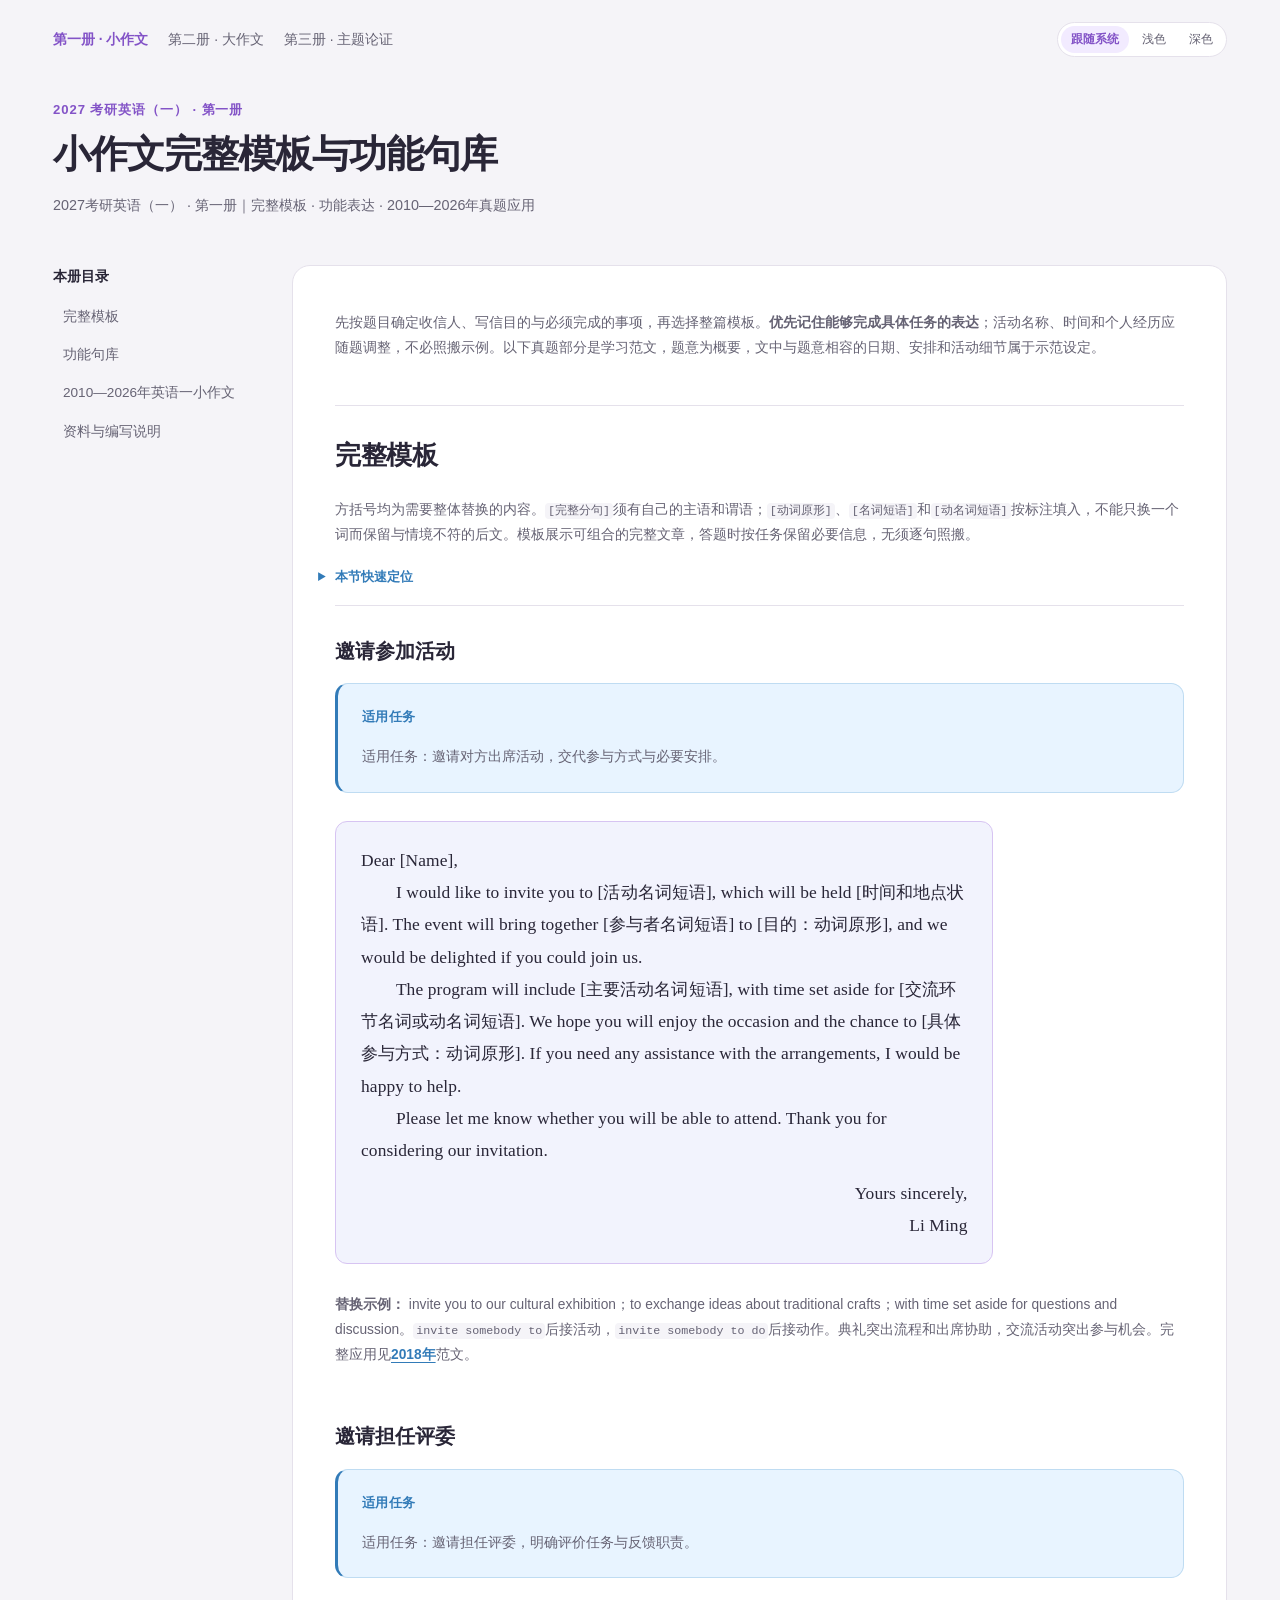
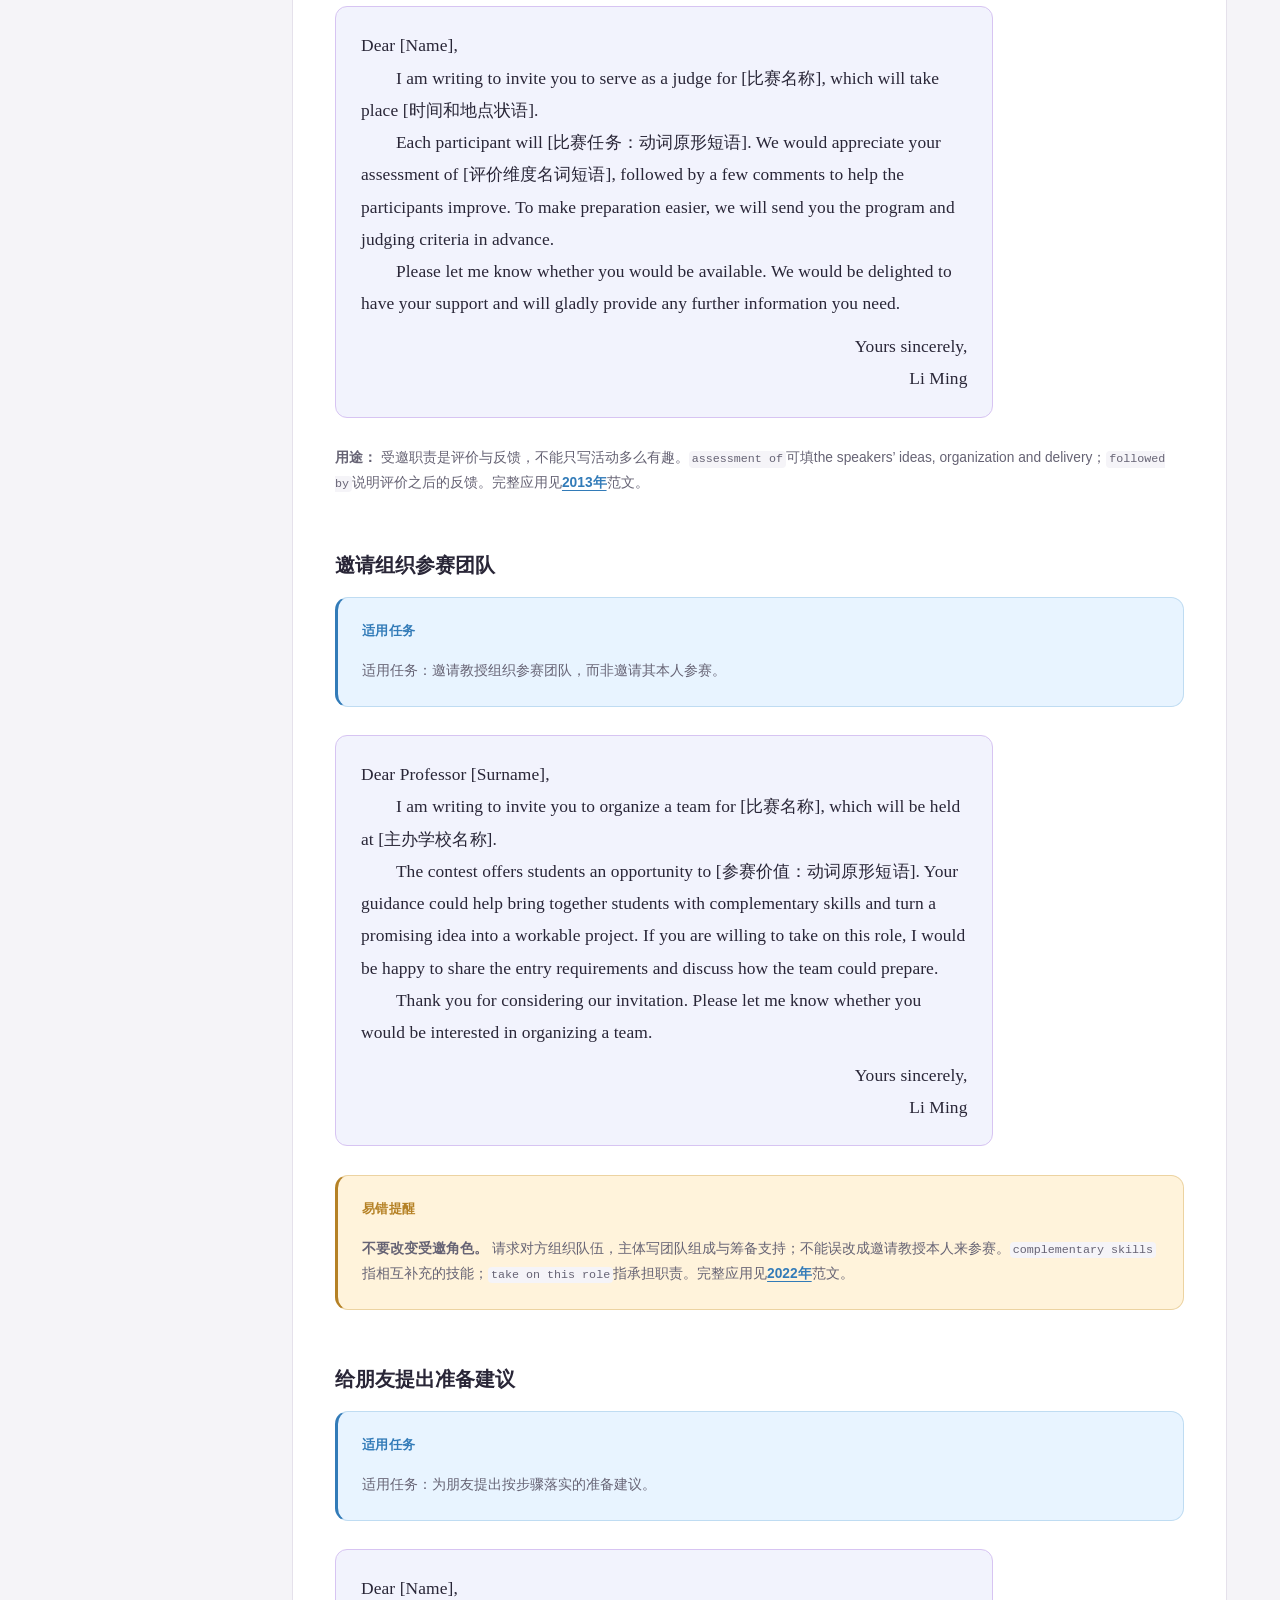
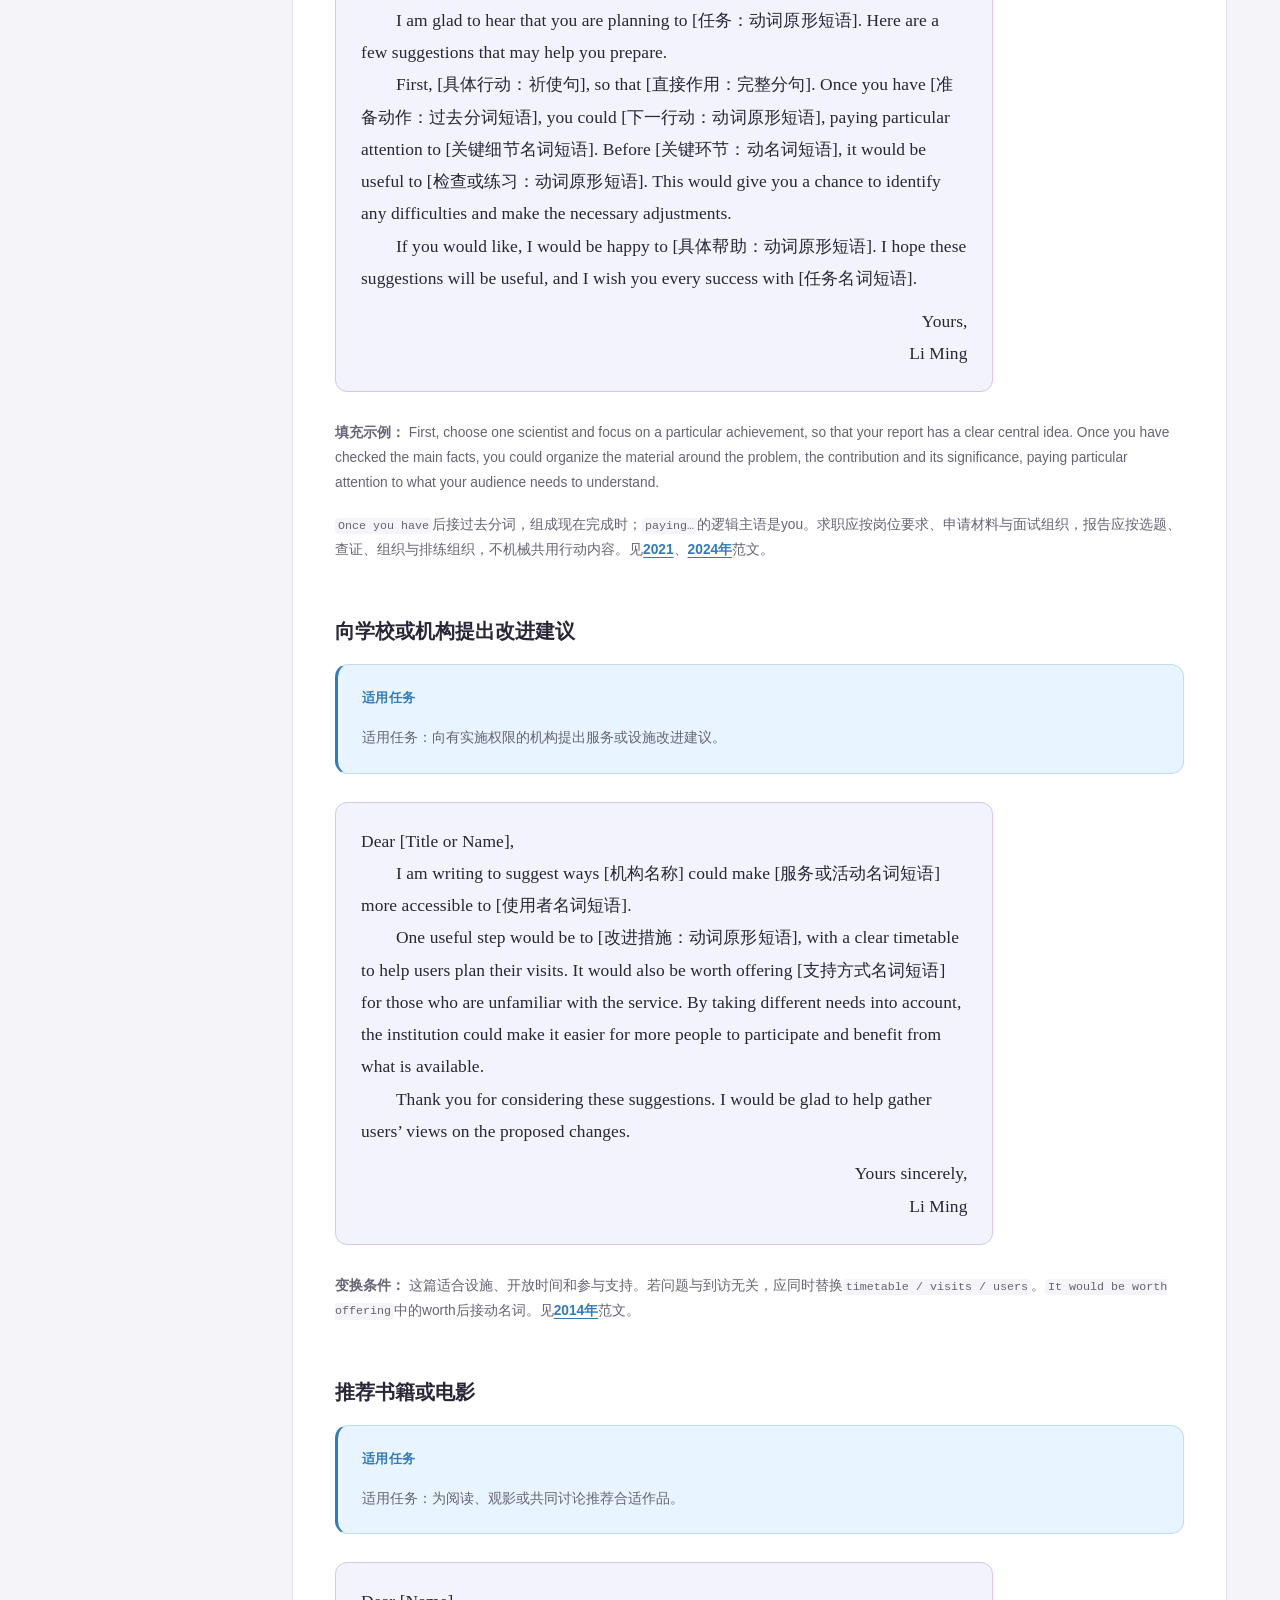
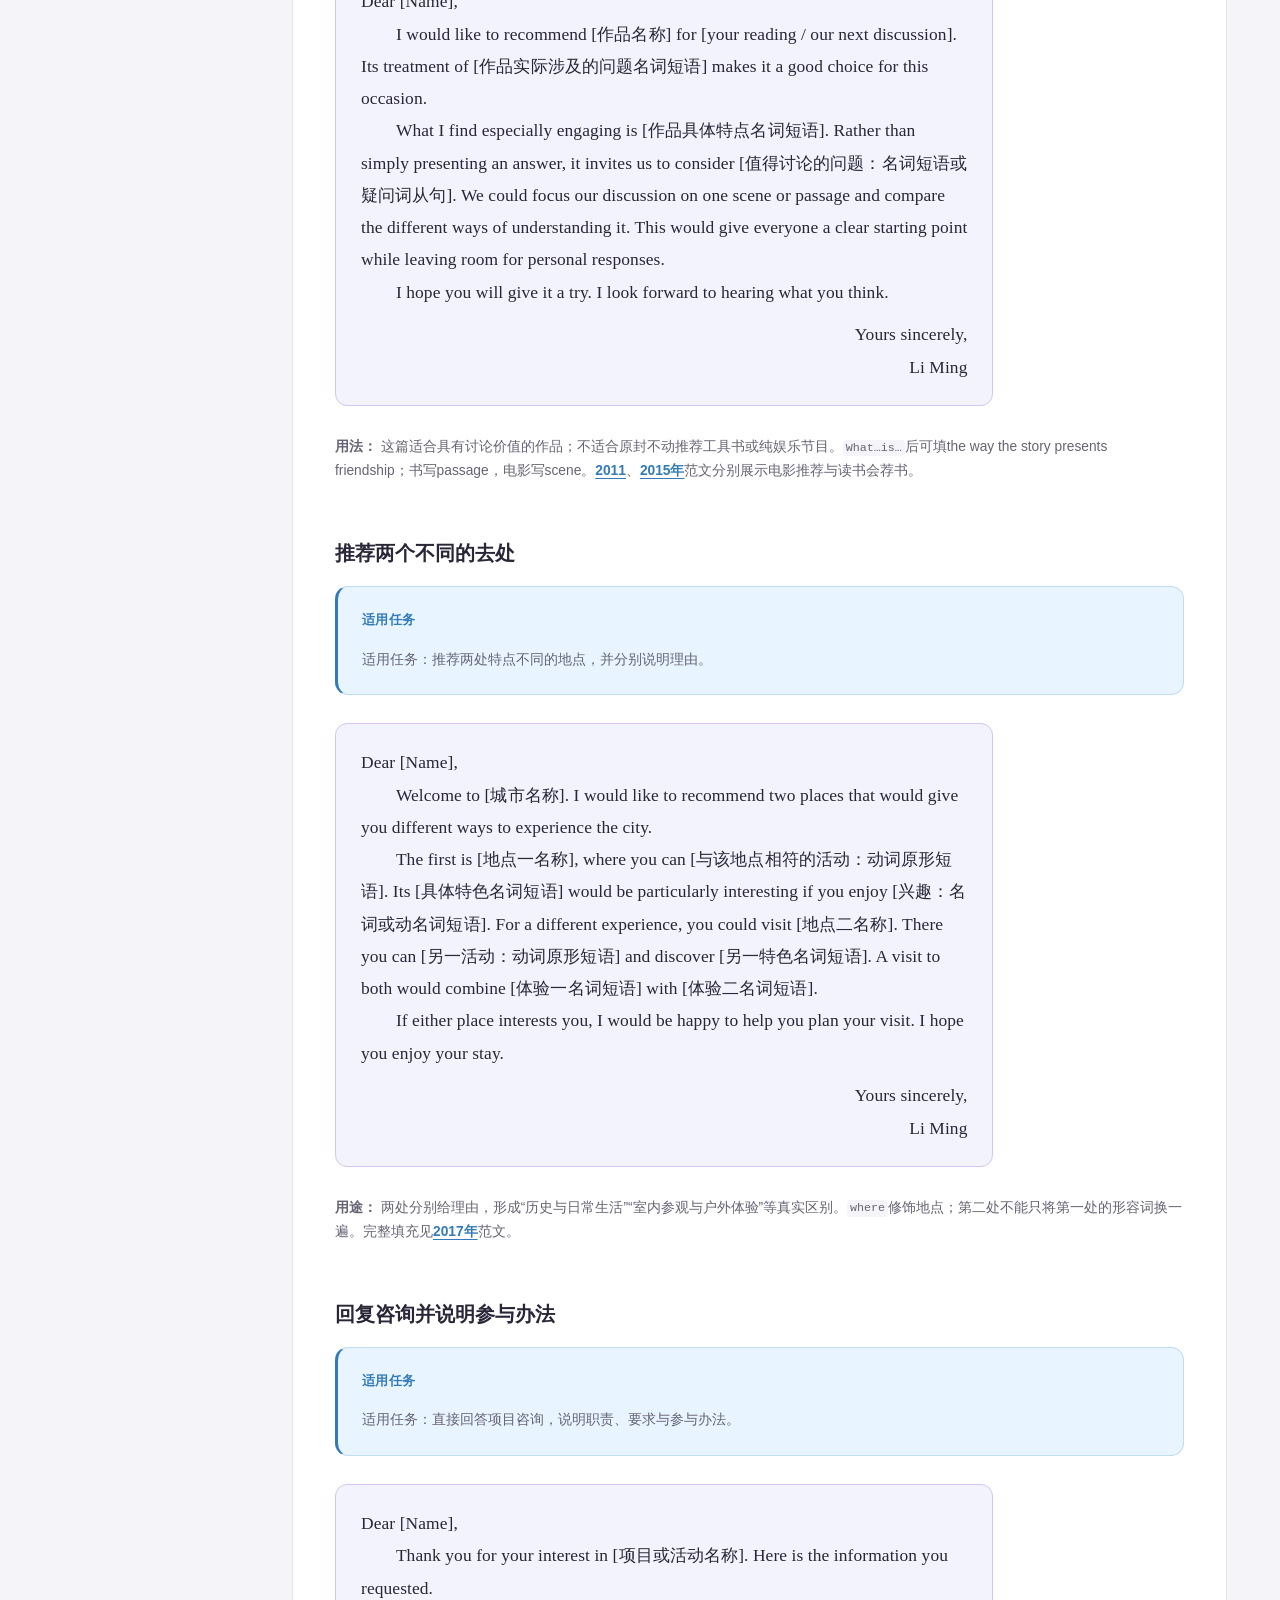
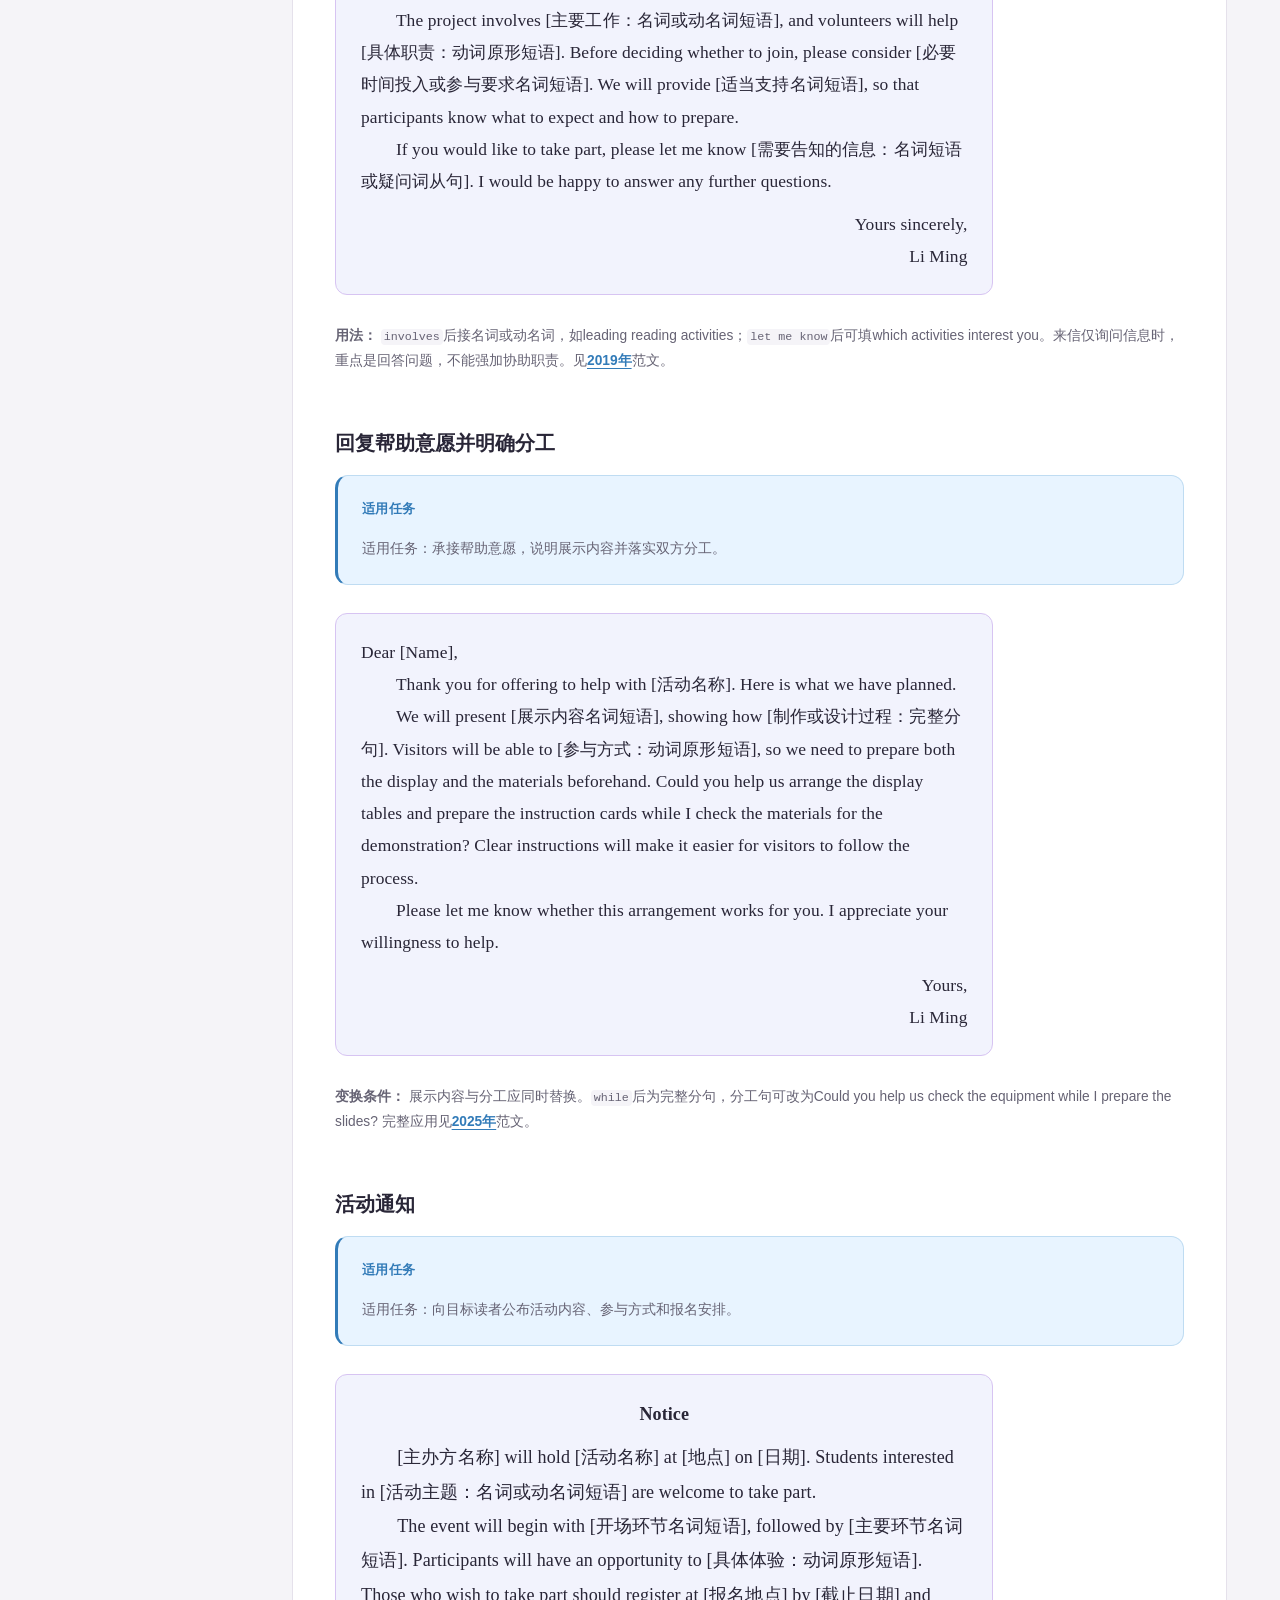
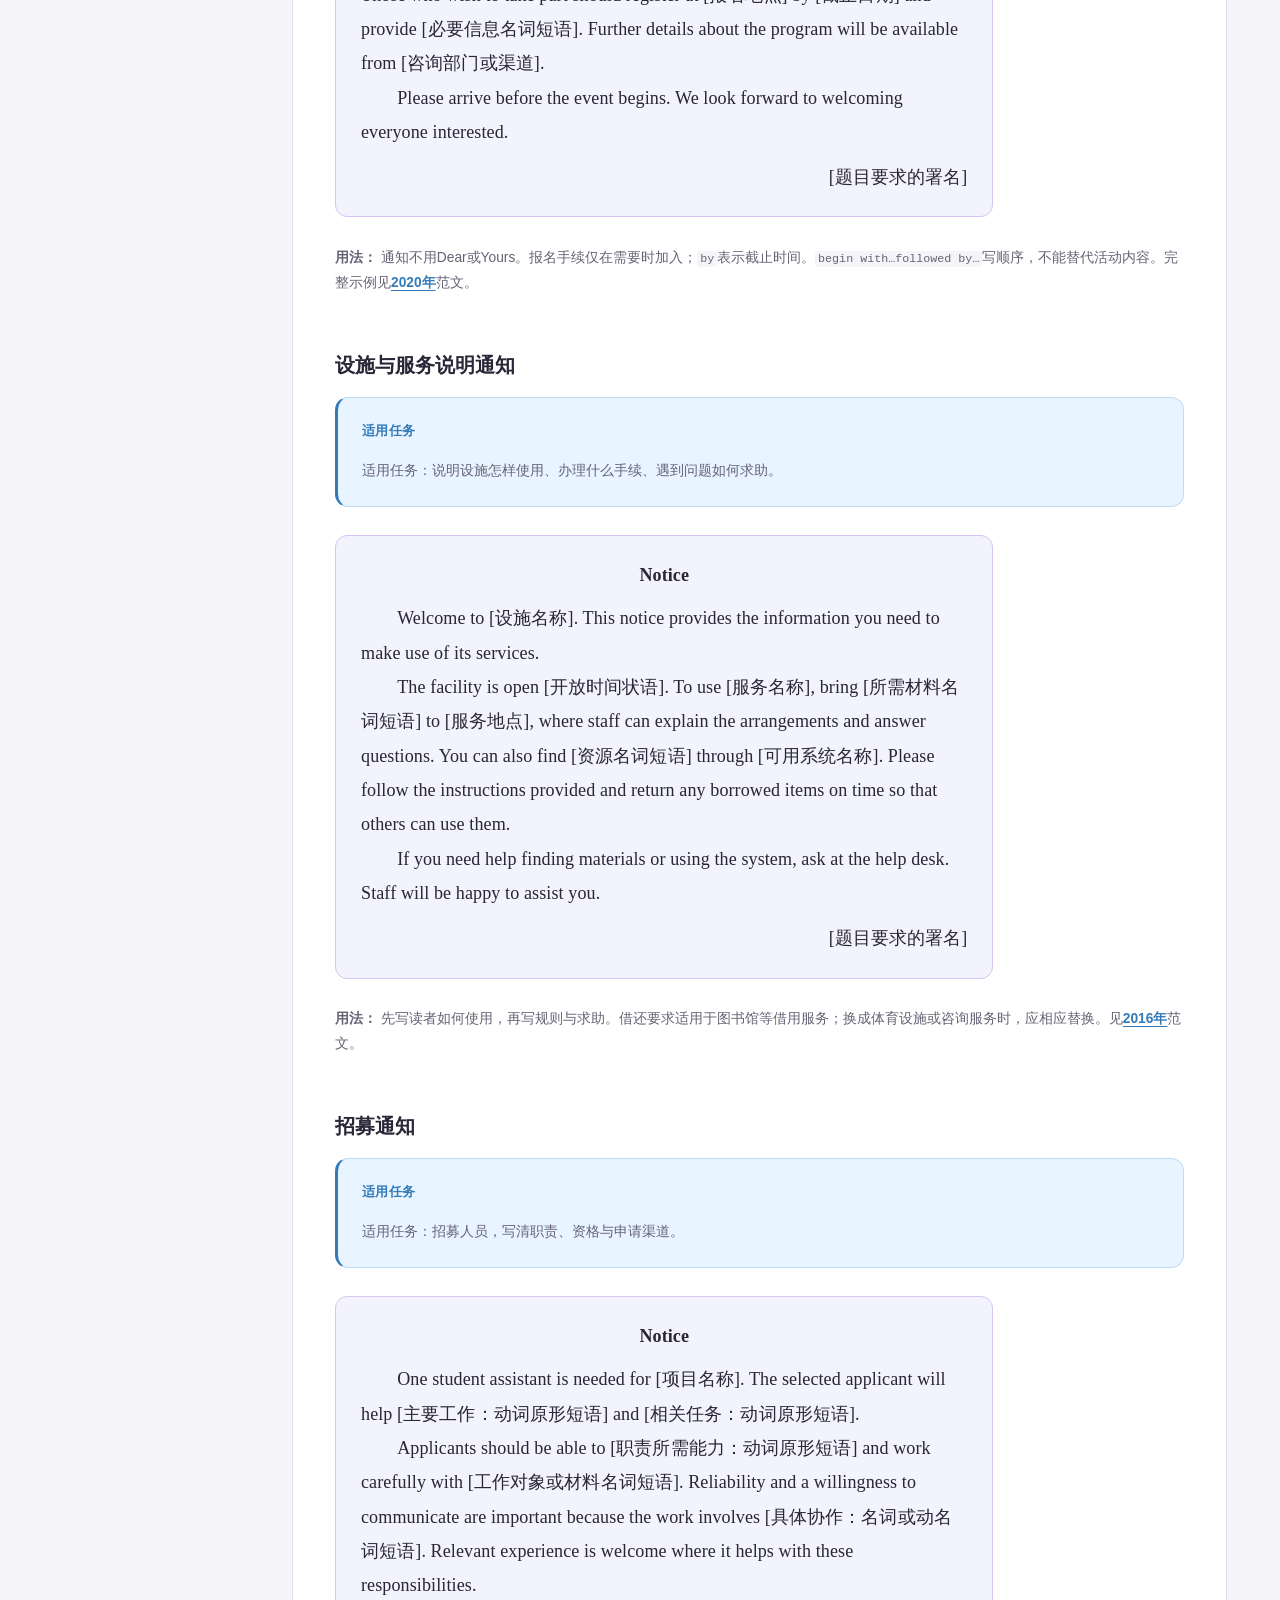
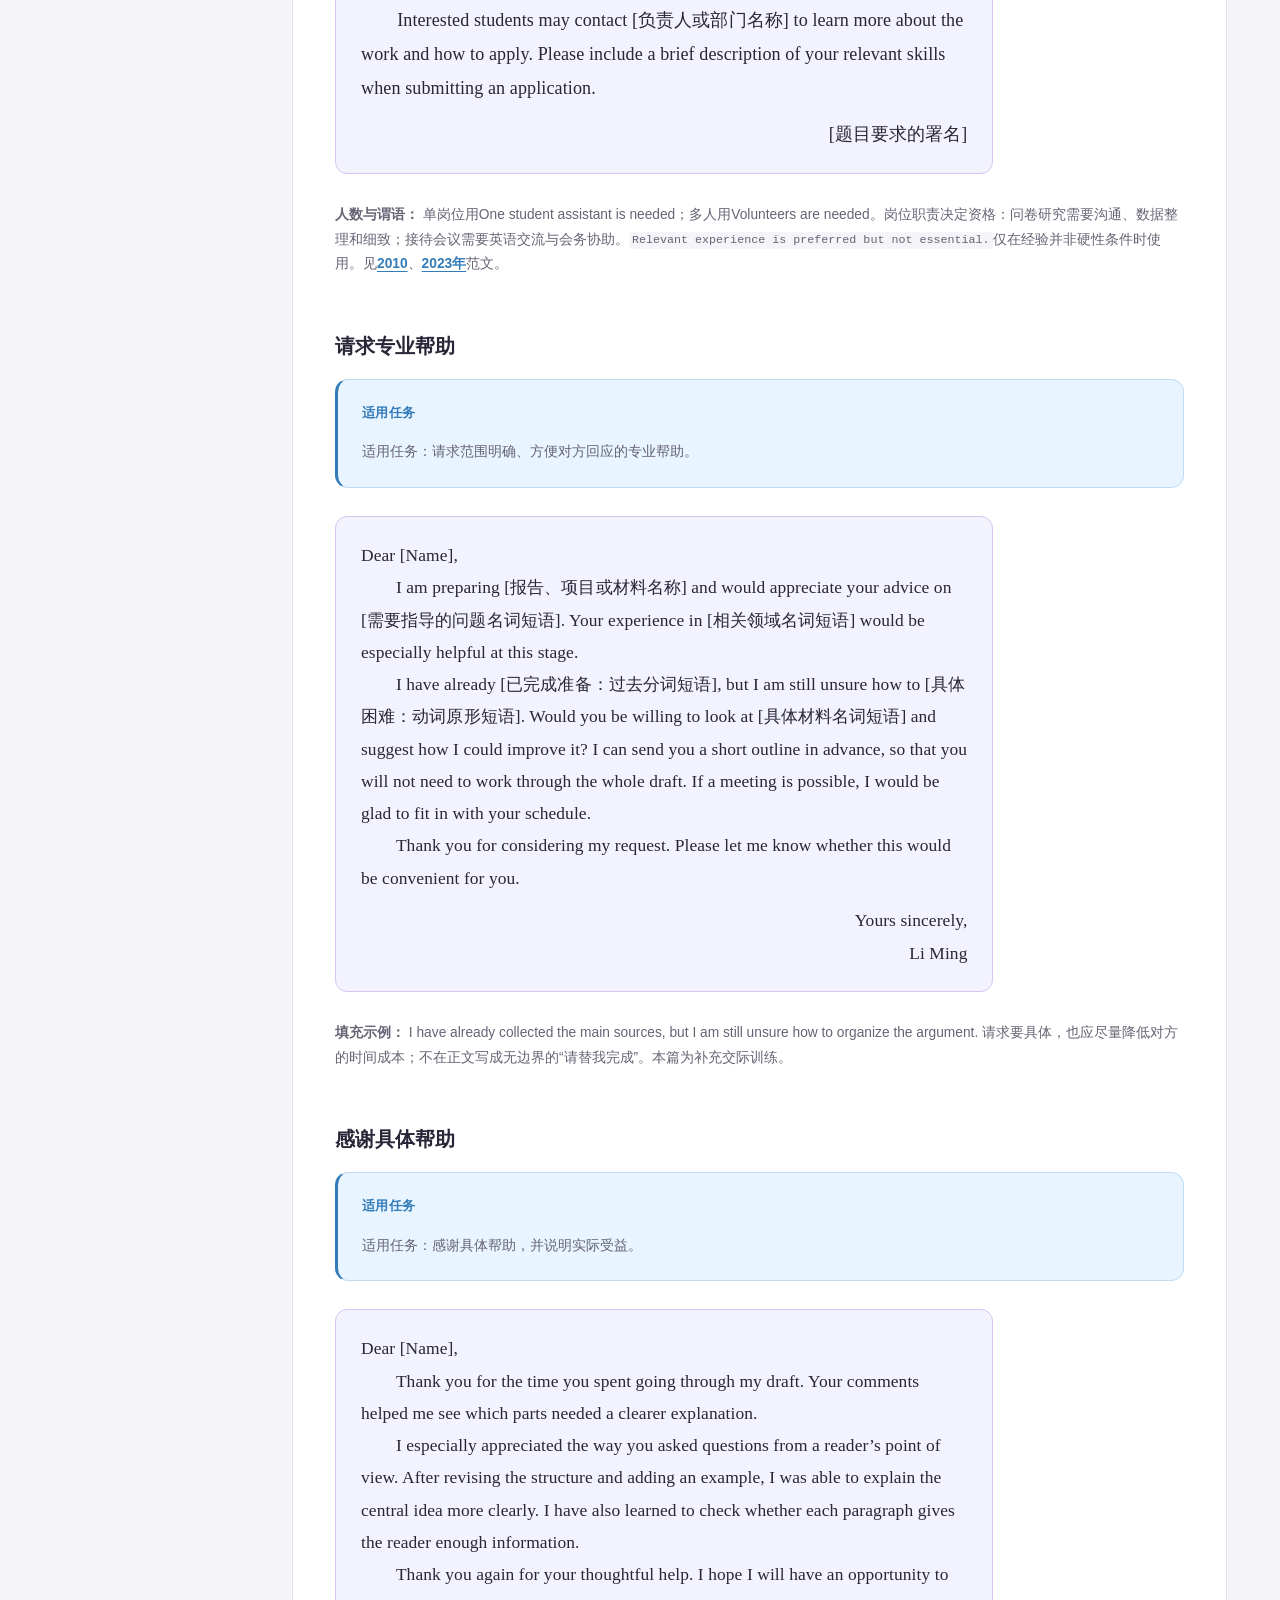
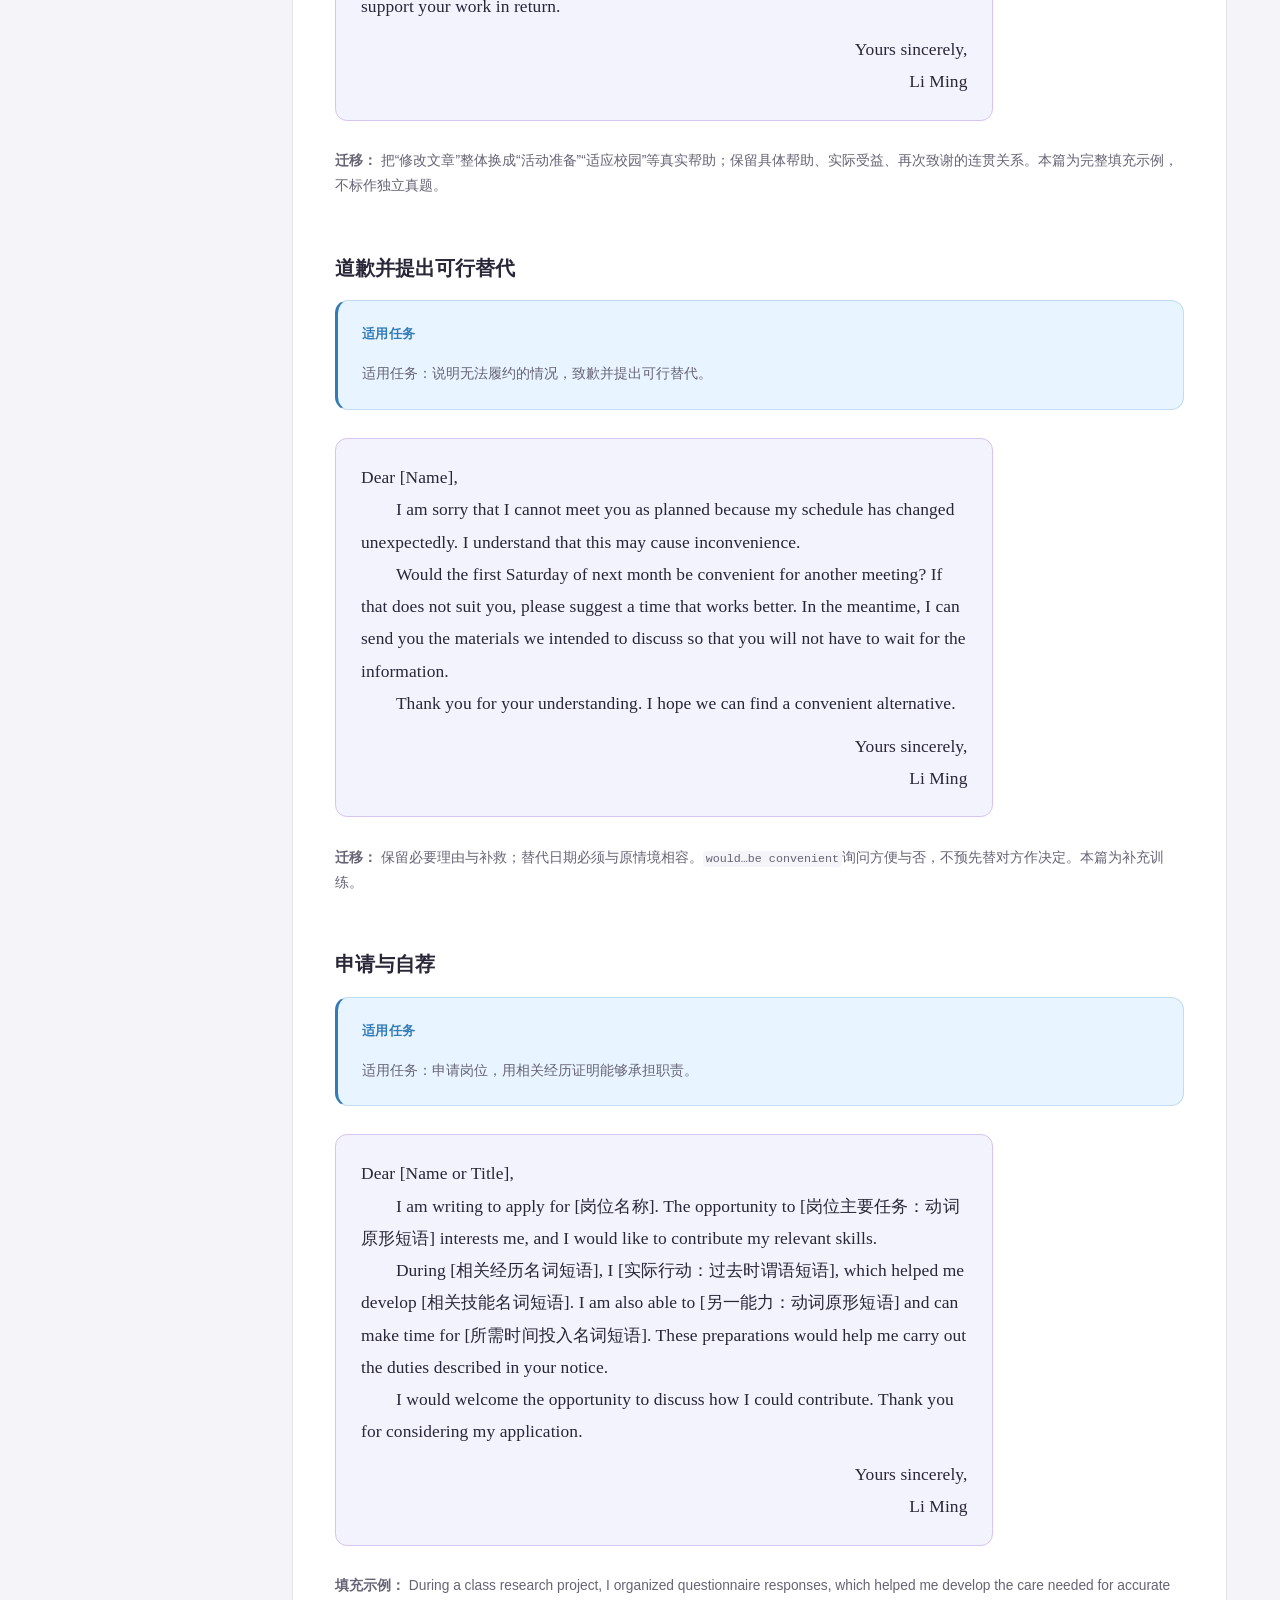
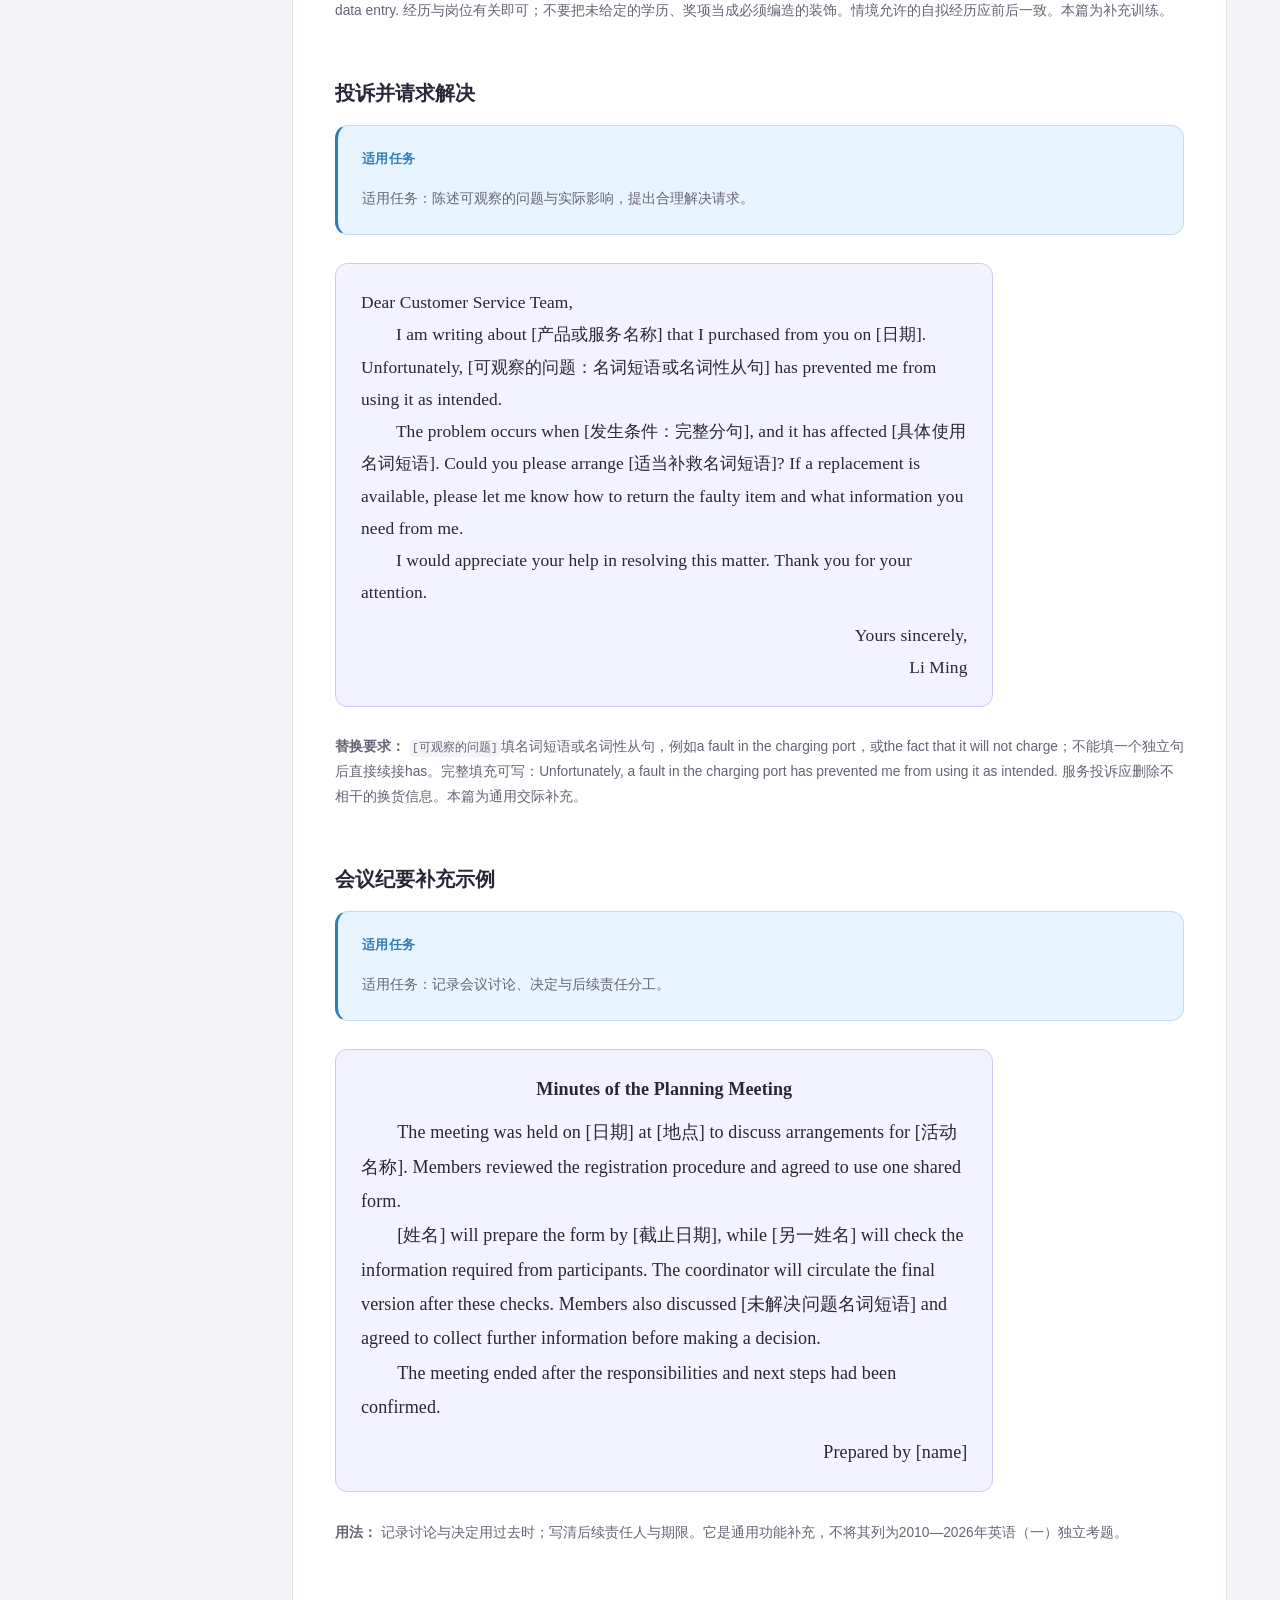
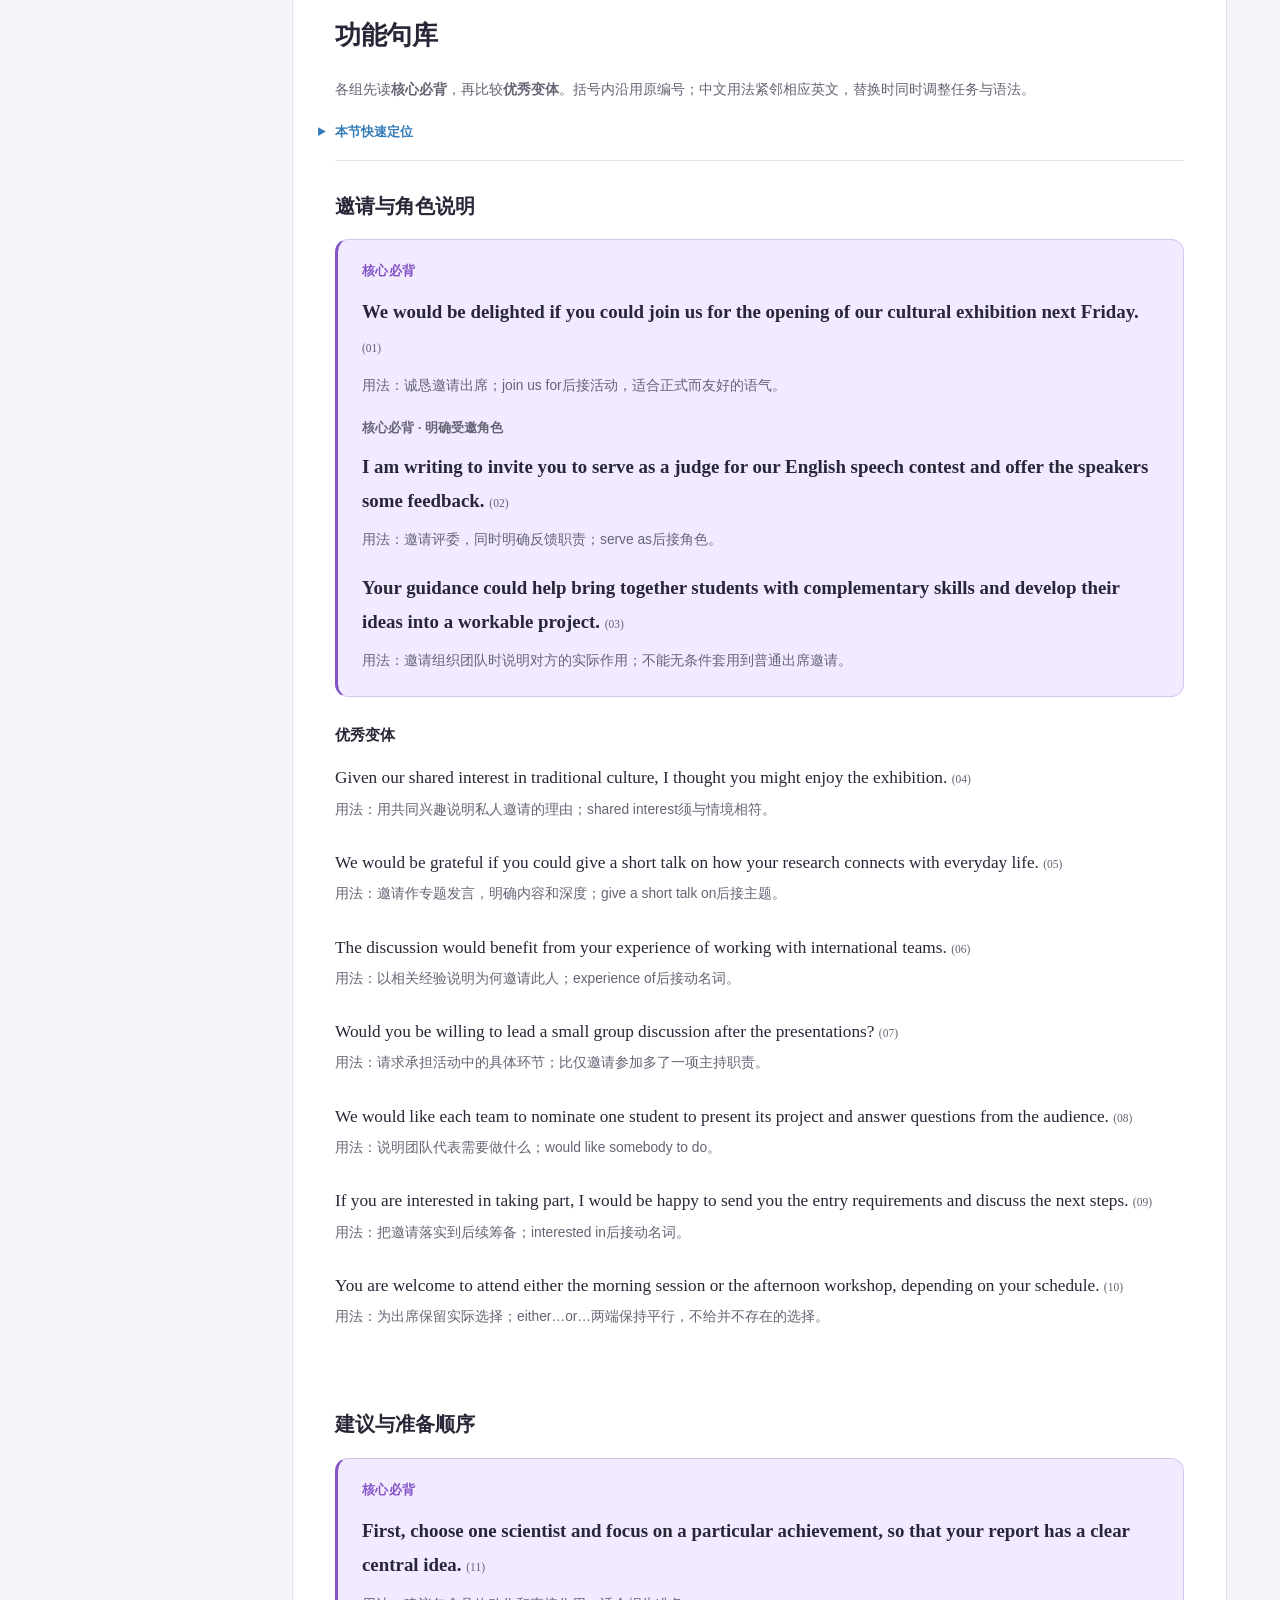
==== commit 13ee2bc8: "Sync index.html with latest 01-小作文 (bidirectional links and exam formatting)" ====
--- a/index.html
+++ b/index.html
@@ -1,5 +1,5 @@
 <!doctype html>
-<html lang="zh-CN"><head><meta charset="utf-8"><meta name="viewport" content="width=device-width,initial-scale=1"><meta name="color-scheme" content="light dark"><title>2027考研英语（一）｜小作文完整模板与功能句库</title><link rel="stylesheet" href="作文三册-彩色阅读.css"></head><body>
+<html lang="zh-CN"><head><meta charset="utf-8"><meta name="viewport" content="width=device-width,initial-scale=1"><meta name="color-scheme" content="light dark"><title>2027考研英语（一）｜小作文完整模板与功能句库</title><link rel="stylesheet" href="作文三册-彩色阅读.css?v=20261026-bidirectional-links"></head><body>
 <input class="theme-radio" id="theme-auto" name="theme" type="radio" checked aria-label="跟随系统配色"><input class="theme-radio" id="theme-light" name="theme" type="radio" aria-label="浅色阅读"><input class="theme-radio" id="theme-dark" name="theme" type="radio" aria-label="深色阅读">
 <div class="reader"><div class="topbar"><nav class="series-links" aria-label="三册导航"><a href="01-小作文完整模板与功能句库.html" aria-current="page">第一册 · 小作文</a><a href="02-大作文完整模板与功能句库.html">第二册 · 大作文</a><a href="03-主题语料与优秀论证段落.html">第三册 · 主题论证</a></nav><nav class="theme-controls" aria-label="阅读配色"><label for="theme-auto">跟随系统</label><label for="theme-light">浅色</label><label for="theme-dark">深色</label></nav></div>
 <header class="book-header"><div class="book-kicker">2027 考研英语（一） · 第一册</div><h1>小作文完整模板与功能句库</h1><div class="book-subtitle"><p><em>2027考研英语（一） · 第一册｜完整模板 · 功能表达 · 2010—2026年真题应用</em></p>
@@ -12,7 +12,7 @@
 <li><a href="#%E8%AF%B7%E6%B1%82%E4%B8%93%E4%B8%9A%E5%B8%AE%E5%8A%A9">专业请求</a> · <a href="#%E6%84%9F%E8%B0%A2%E5%85%B7%E4%BD%93%E5%B8%AE%E5%8A%A9">感谢帮助</a> · <a href="#%E9%81%93%E6%AD%89%E5%B9%B6%E6%8F%90%E5%87%BA%E5%8F%AF%E8%A1%8C%E6%9B%BF%E4%BB%A3">道歉改期</a></li>
 <li><a href="#%E7%94%B3%E8%AF%B7%E4%B8%8E%E8%87%AA%E8%8D%90">申请自荐</a> · <a href="#%E6%8A%95%E8%AF%89%E5%B9%B6%E8%AF%B7%E6%B1%82%E8%A7%A3%E5%86%B3">投诉补救</a> · <a href="#%E4%BC%9A%E8%AE%AE%E7%BA%AA%E8%A6%81%E8%A1%A5%E5%85%85%E7%A4%BA%E4%BE%8B">会议纪要</a></li>
 </ul>
-</nav></details><section class="learning-unit" id="邀请参加活动"><h3>邀请参加活动</h3><aside class="color-block grammar-block task-block"><div class="block-label">适用任务</div><p class="annotation"><em>适用任务：邀请对方出席活动，交代参与方式与必要安排。</em></p></aside><div class="composition reading-composition letter-composition"><p class="essay-paragraph letter-line" lang="en">Dear [Name],</p><p class="essay-paragraph" lang="en">I would like to invite you to [活动名词短语], which will be held [时间和地点状语]. The event will bring together [参与者名词短语] to [目的：动词原形], and we would be delighted if you could join us.</p><p class="essay-paragraph" lang="en">The program will include [主要活动名词短语], with time set aside for [交流环节名词或动名词短语]. We hope you will enjoy the occasion and the chance to [具体参与方式：动词原形]. If you need any assistance with the arrangements, I would be happy to help.</p><p class="essay-paragraph" lang="en">Please let me know whether you will be able to attend. Thank you for considering our invitation.</p><p class="essay-paragraph letter-line letter-closing" lang="en">Yours sincerely,<br>Li Ming</p></div><p class="annotation"><strong>替换示例：</strong> invite you to our cultural exhibition；to exchange ideas about traditional crafts；with time set aside for questions and discussion。<code>invite somebody to</code>后接活动，<code>invite somebody to do</code>后接动作。典礼突出流程和出席协助，交流活动突出参与机会。完整应用见2018年范文。</p></section><section class="learning-unit" id="邀请担任评委"><h3>邀请担任评委</h3><aside class="color-block grammar-block task-block"><div class="block-label">适用任务</div><p class="annotation"><em>适用任务：邀请担任评委，明确评价任务与反馈职责。</em></p></aside><div class="composition reading-composition letter-composition"><p class="essay-paragraph letter-line" lang="en">Dear [Name],</p><p class="essay-paragraph" lang="en">I am writing to invite you to serve as a judge for [比赛名称], which will take place [时间和地点状语].</p><p class="essay-paragraph" lang="en">Each participant will [比赛任务：动词原形短语]. We would appreciate your assessment of [评价维度名词短语], followed by a few comments to help the participants improve. To make preparation easier, we will send you the program and judging criteria in advance.</p><p class="essay-paragraph" lang="en">Please let me know whether you would be available. We would be delighted to have your support and will gladly provide any further information you need.</p><p class="essay-paragraph letter-line letter-closing" lang="en">Yours sincerely,<br>Li Ming</p></div><p class="annotation"><strong>用途：</strong> 受邀职责是评价与反馈，不能只写活动多么有趣。<code>assessment of</code>可填the speakers’ ideas, organization and delivery；<code>followed by</code>说明评价之后的反馈。完整应用见2013年范文。</p></section><section class="learning-unit" id="邀请组织参赛团队"><h3>邀请组织参赛团队</h3><aside class="color-block grammar-block task-block"><div class="block-label">适用任务</div><p class="annotation"><em>适用任务：邀请教授组织参赛团队，而非邀请其本人参赛。</em></p></aside><div class="composition reading-composition letter-composition"><p class="essay-paragraph letter-line" lang="en">Dear Professor [Surname],</p><p class="essay-paragraph" lang="en">I am writing to invite you to organize a team for [比赛名称], which will be held at [主办学校名称].</p><p class="essay-paragraph" lang="en">The contest offers students an opportunity to [参赛价值：动词原形短语]. Your guidance could help bring together students with complementary skills and turn a promising idea into a workable project. If you are willing to take on this role, I would be happy to share the entry requirements and discuss how the team could prepare.</p><p class="essay-paragraph" lang="en">Thank you for considering our invitation. Please let me know whether you would be interested in organizing a team.</p><p class="essay-paragraph letter-line letter-closing" lang="en">Yours sincerely,<br>Li Ming</p></div><aside class="color-block warning-block"><div class="block-label">易错提醒</div><p class="annotation"><strong>不要改变受邀角色。</strong> 请求对方组织队伍，主体写团队组成与筹备支持；不能误改成邀请教授本人来参赛。<code>complementary skills</code>指相互补充的技能；<code>take on this role</code>指承担职责。完整应用见2022年范文。</p></aside></section><section class="learning-unit" id="给朋友提出准备建议"><h3>给朋友提出准备建议</h3><aside class="color-block grammar-block task-block"><div class="block-label">适用任务</div><p class="annotation"><em>适用任务：为朋友提出按步骤落实的准备建议。</em></p></aside><div class="composition reading-composition letter-composition"><p class="essay-paragraph letter-line" lang="en">Dear [Name],</p><p class="essay-paragraph" lang="en">I am glad to hear that you are planning to [任务：动词原形短语]. Here are a few suggestions that may help you prepare.</p><p class="essay-paragraph" lang="en">First, [具体行动：祈使句], so that [直接作用：完整分句]. Once you have [准备动作：过去分词短语], you could [下一行动：动词原形短语], paying particular attention to [关键细节名词短语]. Before [关键环节：动名词短语], it would be useful to [检查或练习：动词原形短语]. This would give you a chance to identify any difficulties and make the necessary adjustments.</p><p class="essay-paragraph" lang="en">If you would like, I would be happy to [具体帮助：动词原形短语]. I hope these suggestions will be useful, and I wish you every success with [任务名词短语].</p><p class="essay-paragraph letter-line letter-closing" lang="en">Yours,<br>Li Ming</p></div><p class="annotation"><strong>填充示例：</strong> First, choose one scientist and focus on a particular achievement, so that your report has a clear central idea. Once you have checked the main facts, you could organize the material around the problem, the contribution and its significance, paying particular attention to what your audience needs to understand.</p><p class="annotation"><code>Once you have</code>后接过去分词，组成现在完成时；<code>paying…</code>的逻辑主语是you。求职应按岗位要求、申请材料与面试组织，报告应按选题、查证、组织与排练组织，不机械共用行动内容。见2021、2024年范文。</p></section><section class="learning-unit" id="向学校或机构提出改进建议"><h3>向学校或机构提出改进建议</h3><aside class="color-block grammar-block task-block"><div class="block-label">适用任务</div><p class="annotation"><em>适用任务：向有实施权限的机构提出服务或设施改进建议。</em></p></aside><div class="composition reading-composition letter-composition"><p class="essay-paragraph letter-line" lang="en">Dear [Title or Name],</p><p class="essay-paragraph" lang="en">I am writing to suggest ways [机构名称] could make [服务或活动名词短语] more accessible to [使用者名词短语].</p><p class="essay-paragraph" lang="en">One useful step would be to [改进措施：动词原形短语], with a clear timetable to help users plan their visits. It would also be worth offering [支持方式名词短语] for those who are unfamiliar with the service. By taking different needs into account, the institution could make it easier for more people to participate and benefit from what is available.</p><p class="essay-paragraph" lang="en">Thank you for considering these suggestions. I would be glad to help gather users’ views on the proposed changes.</p><p class="essay-paragraph letter-line letter-closing" lang="en">Yours sincerely,<br>Li Ming</p></div><p class="annotation"><strong>变换条件：</strong> 这篇适合设施、开放时间和参与支持。若问题与到访无关，应同时替换<code>timetable / visits / users</code>。<code>It would be worth offering</code>中的worth后接动名词。见2014年范文。</p></section><section class="learning-unit" id="推荐书籍或电影"><h3>推荐书籍或电影</h3><aside class="color-block grammar-block task-block"><div class="block-label">适用任务</div><p class="annotation"><em>适用任务：为阅读、观影或共同讨论推荐合适作品。</em></p></aside><div class="composition reading-composition letter-composition"><p class="essay-paragraph letter-line" lang="en">Dear [Name],</p><p class="essay-paragraph" lang="en">I would like to recommend [作品名称] for [your reading / our next discussion]. Its treatment of [作品实际涉及的问题名词短语] makes it a good choice for this occasion.</p><p class="essay-paragraph" lang="en">What I find especially engaging is [作品具体特点名词短语]. Rather than simply presenting an answer, it invites us to consider [值得讨论的问题：名词短语或疑问词从句]. We could focus our discussion on one scene or passage and compare the different ways of understanding it. This would give everyone a clear starting point while leaving room for personal responses.</p><p class="essay-paragraph" lang="en">I hope you will give it a try. I look forward to hearing what you think.</p><p class="essay-paragraph letter-line letter-closing" lang="en">Yours sincerely,<br>Li Ming</p></div><p class="annotation"><strong>用法：</strong> 这篇适合具有讨论价值的作品；不适合原封不动推荐工具书或纯娱乐节目。<code>What…is…</code>后可填the way the story presents friendship；书写passage，电影写scene。2011、2015年范文分别展示电影推荐与读书会荐书。</p></section><section class="learning-unit" id="推荐两个不同的去处"><h3>推荐两个不同的去处</h3><aside class="color-block grammar-block task-block"><div class="block-label">适用任务</div><p class="annotation"><em>适用任务：推荐两处特点不同的地点，并分别说明理由。</em></p></aside><div class="composition reading-composition letter-composition"><p class="essay-paragraph letter-line" lang="en">Dear [Name],</p><p class="essay-paragraph" lang="en">Welcome to [城市名称]. I would like to recommend two places that would give you different ways to experience the city.</p><p class="essay-paragraph" lang="en">The first is [地点一名称], where you can [与该地点相符的活动：动词原形短语]. Its [具体特色名词短语] would be particularly interesting if you enjoy [兴趣：名词或动名词短语]. For a different experience, you could visit [地点二名称]. There you can [另一活动：动词原形短语] and discover [另一特色名词短语]. A visit to both would combine [体验一名词短语] with [体验二名词短语].</p><p class="essay-paragraph" lang="en">If either place interests you, I would be happy to help you plan your visit. I hope you enjoy your stay.</p><p class="essay-paragraph letter-line letter-closing" lang="en">Yours sincerely,<br>Li Ming</p></div><p class="annotation"><strong>用途：</strong> 两处分别给理由，形成“历史与日常生活”“室内参观与户外体验”等真实区别。<code>where</code>修饰地点；第二处不能只将第一处的形容词换一遍。完整填充见2017年范文。</p></section><section class="learning-unit" id="回复咨询并说明参与办法"><h3>回复咨询并说明参与办法</h3><aside class="color-block grammar-block task-block"><div class="block-label">适用任务</div><p class="annotation"><em>适用任务：直接回答项目咨询，说明职责、要求与参与办法。</em></p></aside><div class="composition reading-composition letter-composition"><p class="essay-paragraph letter-line" lang="en">Dear [Name],</p><p class="essay-paragraph" lang="en">Thank you for your interest in [项目或活动名称]. Here is the information you requested.</p><p class="essay-paragraph" lang="en">The project involves [主要工作：名词或动名词短语], and volunteers will help [具体职责：动词原形短语]. Before deciding whether to join, please consider [必要时间投入或参与要求名词短语]. We will provide [适当支持名词短语], so that participants know what to expect and how to prepare.</p><p class="essay-paragraph" lang="en">If you would like to take part, please let me know [需要告知的信息：名词短语或疑问词从句]. I would be happy to answer any further questions.</p><p class="essay-paragraph letter-line letter-closing" lang="en">Yours sincerely,<br>Li Ming</p></div><p class="annotation"><strong>用法：</strong> <code>involves</code>后接名词或动名词，如leading reading activities；<code>let me know</code>后可填which activities interest you。来信仅询问信息时，重点是回答问题，不能强加协助职责。见2019年范文。</p></section><section class="learning-unit" id="回复帮助意愿并明确分工"><h3>回复帮助意愿并明确分工</h3><aside class="color-block grammar-block task-block"><div class="block-label">适用任务</div><p class="annotation"><em>适用任务：承接帮助意愿，说明展示内容并落实双方分工。</em></p></aside><div class="composition reading-composition letter-composition"><p class="essay-paragraph letter-line" lang="en">Dear [Name],</p><p class="essay-paragraph" lang="en">Thank you for offering to help with [活动名称]. Here is what we have planned.</p><p class="essay-paragraph" lang="en">We will present [展示内容名词短语], showing how [制作或设计过程：完整分句]. Visitors will be able to [参与方式：动词原形短语], so we need to prepare both the display and the materials beforehand. Could you help us arrange the display tables and prepare the instruction cards while I check the materials for the demonstration? Clear instructions will make it easier for visitors to follow the process.</p><p class="essay-paragraph" lang="en">Please let me know whether this arrangement works for you. I appreciate your willingness to help.</p><p class="essay-paragraph letter-line letter-closing" lang="en">Yours,<br>Li Ming</p></div><p class="annotation"><strong>变换条件：</strong> 展示内容与分工应同时替换。<code>while</code>后为完整分句，分工句可改为Could you help us check the equipment while I prepare the slides? 完整应用见2025年范文。</p></section><section class="learning-unit" id="活动通知"><h3>活动通知</h3><aside class="color-block grammar-block task-block"><div class="block-label">适用任务</div><p class="annotation"><em>适用任务：向目标读者公布活动内容、参与方式和报名安排。</em></p></aside><div class="composition reading-composition letter-composition"><p class="essay-paragraph letter-line" lang="en">Notice</p><p class="essay-paragraph" lang="en">[主办方名称] will hold [活动名称] at [地点] on [日期]. Students interested in [活动主题：名词或动名词短语] are welcome to take part.</p><p class="essay-paragraph" lang="en">The event will begin with [开场环节名词短语], followed by [主要环节名词短语]. Participants will have an opportunity to [具体体验：动词原形短语]. Those who wish to take part should register at [报名地点] by [截止日期] and provide [必要信息名词短语]. Further details about the program will be available from [咨询部门或渠道].</p><p class="essay-paragraph" lang="en">Please arrive before the event begins. We look forward to welcoming everyone interested.</p></div><p class="annotation">[题目要求的署名]</p><p class="annotation"><strong>用法：</strong> 通知不用Dear或Yours。报名手续仅在需要时加入；<code>by</code>表示截止时间。<code>begin with…followed by…</code>写顺序，不能替代活动内容。完整示例见2020年范文。</p></section><section class="learning-unit" id="设施与服务说明通知"><h3>设施与服务说明通知</h3><aside class="color-block grammar-block task-block"><div class="block-label">适用任务</div><p class="annotation"><em>适用任务：说明设施怎样使用、办理什么手续、遇到问题如何求助。</em></p></aside><div class="composition reading-composition letter-composition"><p class="essay-paragraph letter-line" lang="en">Notice</p><p class="essay-paragraph" lang="en">Welcome to [设施名称]. This notice provides the information you need to make use of its services.</p><p class="essay-paragraph" lang="en">The facility is open [开放时间状语]. To use [服务名称], bring [所需材料名词短语] to [服务地点], where staff can explain the arrangements and answer questions. You can also find [资源名词短语] through [可用系统名称]. Please follow the instructions provided and return any borrowed items on time so that others can use them.</p><p class="essay-paragraph" lang="en">If you need help finding materials or using the system, ask at the help desk. Staff will be happy to assist you.</p></div><p class="annotation">[题目要求的署名]</p><p class="annotation"><strong>用法：</strong> 先写读者如何使用，再写规则与求助。借还要求适用于图书馆等借用服务；换成体育设施或咨询服务时，应相应替换。见2016年范文。</p></section><section class="learning-unit" id="招募通知"><h3>招募通知</h3><aside class="color-block grammar-block task-block"><div class="block-label">适用任务</div><p class="annotation"><em>适用任务：招募人员，写清职责、资格与申请渠道。</em></p></aside><div class="composition reading-composition letter-composition"><p class="essay-paragraph letter-line" lang="en">Notice</p><p class="essay-paragraph" lang="en">One student assistant is needed for [项目名称]. The selected applicant will help [主要工作：动词原形短语] and [相关任务：动词原形短语].</p><p class="essay-paragraph" lang="en">Applicants should be able to [职责所需能力：动词原形短语] and work carefully with [工作对象或材料名词短语]. Reliability and a willingness to communicate are important because the work involves [具体协作：名词或动名词短语]. Relevant experience is welcome where it helps with these responsibilities.</p><p class="essay-paragraph" lang="en">Interested students may contact [负责人或部门名称] to learn more about the work and how to apply. Please include a brief description of your relevant skills when submitting an application.</p></div><p class="annotation">[题目要求的署名]</p><p class="annotation"><strong>人数与谓语：</strong> 单岗位用One student assistant is needed；多人用Volunteers are needed。岗位职责决定资格：问卷研究需要沟通、数据整理和细致；接待会议需要英语交流与会务协助。<code>Relevant experience is preferred but not essential.</code>仅在经验并非硬性条件时使用。见2010、2023年范文。</p></section><section class="learning-unit" id="请求专业帮助"><h3>请求专业帮助</h3><aside class="color-block grammar-block task-block"><div class="block-label">适用任务</div><p class="annotation"><em>适用任务：请求范围明确、方便对方回应的专业帮助。</em></p></aside><div class="composition reading-composition letter-composition"><p class="essay-paragraph letter-line" lang="en">Dear [Name],</p><p class="essay-paragraph" lang="en">I am preparing [报告、项目或材料名称] and would appreciate your advice on [需要指导的问题名词短语]. Your experience in [相关领域名词短语] would be especially helpful at this stage.</p><p class="essay-paragraph" lang="en">I have already [已完成准备：过去分词短语], but I am still unsure how to [具体困难：动词原形短语]. Would you be willing to look at [具体材料名词短语] and suggest how I could improve it? I can send you a short outline in advance, so that you will not need to work through the whole draft. If a meeting is possible, I would be glad to fit in with your schedule.</p><p class="essay-paragraph" lang="en">Thank you for considering my request. Please let me know whether this would be convenient for you.</p><p class="essay-paragraph letter-line letter-closing" lang="en">Yours sincerely,<br>Li Ming</p></div><p class="annotation"><strong>填充示例：</strong> I have already collected the main sources, but I am still unsure how to organize the argument. 请求要具体，也应尽量降低对方的时间成本；不在正文写成无边界的“请替我完成”。本篇为补充交际训练。</p></section><section class="learning-unit" id="感谢具体帮助"><h3>感谢具体帮助</h3><aside class="color-block grammar-block task-block"><div class="block-label">适用任务</div><p class="annotation"><em>适用任务：感谢具体帮助，并说明实际受益。</em></p></aside><div class="composition reading-composition letter-composition"><p class="essay-paragraph letter-line" lang="en">Dear [Name],</p><p class="essay-paragraph" lang="en">Thank you for the time you spent going through my draft. Your comments helped me see which parts needed a clearer explanation.</p><p class="essay-paragraph" lang="en">I especially appreciated the way you asked questions from a reader’s point of view. After revising the structure and adding an example, I was able to explain the central idea more clearly. I have also learned to check whether each paragraph gives the reader enough information.</p><p class="essay-paragraph" lang="en">Thank you again for your thoughtful help. I hope I will have an opportunity to support your work in return.</p><p class="essay-paragraph letter-line letter-closing" lang="en">Yours sincerely,<br>Li Ming</p></div><p class="annotation"><strong>迁移：</strong> 把“修改文章”整体换成“活动准备”“适应校园”等真实帮助；保留具体帮助、实际受益、再次致谢的连贯关系。本篇为完整填充示例，不标作独立真题。</p></section><section class="learning-unit" id="道歉并提出可行替代"><h3>道歉并提出可行替代</h3><aside class="color-block grammar-block task-block"><div class="block-label">适用任务</div><p class="annotation"><em>适用任务：说明无法履约的情况，致歉并提出可行替代。</em></p></aside><div class="composition reading-composition letter-composition"><p class="essay-paragraph letter-line" lang="en">Dear [Name],</p><p class="essay-paragraph" lang="en">I am sorry that I cannot meet you as planned because my schedule has changed unexpectedly. I understand that this may cause inconvenience.</p><p class="essay-paragraph" lang="en">Would the first Saturday of next month be convenient for another meeting? If that does not suit you, please suggest a time that works better. In the meantime, I can send you the materials we intended to discuss so that you will not have to wait for the information.</p><p class="essay-paragraph" lang="en">Thank you for your understanding. I hope we can find a convenient alternative.</p><p class="essay-paragraph letter-line letter-closing" lang="en">Yours sincerely,<br>Li Ming</p></div><p class="annotation"><strong>迁移：</strong> 保留必要理由与补救；替代日期必须与原情境相容。<code>would…be convenient</code>询问方便与否，不预先替对方作决定。本篇为补充训练。</p></section><section class="learning-unit" id="申请与自荐"><h3>申请与自荐</h3><aside class="color-block grammar-block task-block"><div class="block-label">适用任务</div><p class="annotation"><em>适用任务：申请岗位，用相关经历证明能够承担职责。</em></p></aside><div class="composition reading-composition letter-composition"><p class="essay-paragraph letter-line" lang="en">Dear [Name or Title],</p><p class="essay-paragraph" lang="en">I am writing to apply for [岗位名称]. The opportunity to [岗位主要任务：动词原形短语] interests me, and I would like to contribute my relevant skills.</p><p class="essay-paragraph" lang="en">During [相关经历名词短语], I [实际行动：过去时谓语短语], which helped me develop [相关技能名词短语]. I am also able to [另一能力：动词原形短语] and can make time for [所需时间投入名词短语]. These preparations would help me carry out the duties described in your notice.</p><p class="essay-paragraph" lang="en">I would welcome the opportunity to discuss how I could contribute. Thank you for considering my application.</p><p class="essay-paragraph letter-line letter-closing" lang="en">Yours sincerely,<br>Li Ming</p></div><p class="annotation"><strong>填充示例：</strong> During a class research project, I organized questionnaire responses, which helped me develop the care needed for accurate data entry. 经历与岗位有关即可；不要把未给定的学历、奖项当成必须编造的装饰。情境允许的自拟经历应前后一致。本篇为补充训练。</p></section><section class="learning-unit" id="投诉并请求解决"><h3>投诉并请求解决</h3><aside class="color-block grammar-block task-block"><div class="block-label">适用任务</div><p class="annotation"><em>适用任务：陈述可观察的问题与实际影响，提出合理解决请求。</em></p></aside><div class="composition reading-composition letter-composition"><p class="essay-paragraph letter-line" lang="en">Dear Customer Service Team,</p><p class="essay-paragraph" lang="en">I am writing about [产品或服务名称] that I purchased from you on [日期]. Unfortunately, [可观察的问题：名词短语或名词性从句] has prevented me from using it as intended.</p><p class="essay-paragraph" lang="en">The problem occurs when [发生条件：完整分句], and it has affected [具体使用名词短语]. Could you please arrange [适当补救名词短语]? If a replacement is available, please let me know how to return the faulty item and what information you need from me.</p><p class="essay-paragraph" lang="en">I would appreciate your help in resolving this matter. Thank you for your attention.</p><p class="essay-paragraph letter-line letter-closing" lang="en">Yours sincerely,<br>Li Ming</p></div><p class="annotation"><strong>替换要求：</strong> <code>[可观察的问题]</code>填名词短语或名词性从句，例如a fault in the charging port，或the fact that it will not charge；不能填一个独立句后直接续接has。完整填充可写：Unfortunately, a fault in the charging port has prevented me from using it as intended. 服务投诉应删除不相干的换货信息。本篇为通用交际补充。</p></section><section class="learning-unit" id="会议纪要补充示例"><h3>会议纪要补充示例</h3><aside class="color-block grammar-block task-block"><div class="block-label">适用任务</div><p class="annotation"><em>适用任务：记录会议讨论、决定与后续责任分工。</em></p></aside><div class="composition reading-composition letter-composition"><p class="essay-paragraph letter-line" lang="en">Minutes of the Planning Meeting</p><p class="essay-paragraph" lang="en">The meeting was held on [日期] at [地点] to discuss arrangements for [活动名称]. Members reviewed the registration procedure and agreed to use one shared form.</p><p class="essay-paragraph" lang="en">[姓名] will prepare the form by [截止日期], while [另一姓名] will check the information required from participants. The coordinator will circulate the final version after these checks. Members also discussed [未解决问题名词短语] and agreed to collect further information before making a decision.</p><p class="essay-paragraph" lang="en">The meeting ended after the responsibilities and next steps had been confirmed.</p><p class="essay-paragraph letter-line letter-closing" lang="en">Prepared by [name]</p></div><p class="annotation"><strong>用法：</strong> 记录讨论与决定用过去时；写清后续责任人与期限。它是通用功能补充，不将其列为2010—2026年英语（一）独立考题。</p></section></section><section class="book-module" id="功能句库"><h2>功能句库</h2><p class="annotation">各组先读<strong>核心必背</strong>，再比较<strong>优秀变体</strong>。括号内沿用原编号；中文用法紧邻相应英文，替换时同时调整任务与语法。</p><details class="section-index"><summary>本节快速定位</summary><nav><ul>
+</nav></details><section class="learning-unit" id="邀请参加活动"><h3>邀请参加活动</h3><aside class="color-block grammar-block task-block"><div class="block-label">适用任务</div><p class="annotation"><em>适用任务：邀请对方出席活动，交代参与方式与必要安排。</em></p></aside><div class="composition reading-composition letter-composition" translate="no"><p class="essay-paragraph letter-line" lang="en">Dear [Name],</p><p class="essay-paragraph" lang="en">I would like to invite you to [活动名词短语], which will be held [时间和地点状语]. The event will bring together [参与者名词短语] to [目的：动词原形], and we would be delighted if you could join us.</p><p class="essay-paragraph" lang="en">The program will include [主要活动名词短语], with time set aside for [交流环节名词或动名词短语]. We hope you will enjoy the occasion and the chance to [具体参与方式：动词原形]. If you need any assistance with the arrangements, I would be happy to help.</p><p class="essay-paragraph" lang="en">Please let me know whether you will be able to attend. Thank you for considering our invitation.</p><p class="essay-paragraph letter-line letter-closing" lang="en">Yours sincerely,<br>Li Ming</p></div><p class="annotation"><strong>替换示例：</strong> invite you to our cultural exhibition；to exchange ideas about traditional crafts；with time set aside for questions and discussion。<code>invite somebody to</code>后接活动，<code>invite somebody to do</code>后接动作。典礼突出流程和出席协助，交流活动突出参与机会。完整应用见<a class="reference-link" href="#2018%E5%B9%B4%E9%82%80%E8%AF%B7%E5%9B%BD%E9%99%85%E4%B8%93%E5%AE%B6%E5%87%BA%E5%B8%AD%E6%AF%95%E4%B8%9A%E5%85%B8%E7%A4%BC">2018年</a>范文。</p></section><section class="learning-unit" id="邀请担任评委"><h3>邀请担任评委</h3><aside class="color-block grammar-block task-block"><div class="block-label">适用任务</div><p class="annotation"><em>适用任务：邀请担任评委，明确评价任务与反馈职责。</em></p></aside><div class="composition reading-composition letter-composition" translate="no"><p class="essay-paragraph letter-line" lang="en">Dear [Name],</p><p class="essay-paragraph" lang="en">I am writing to invite you to serve as a judge for [比赛名称], which will take place [时间和地点状语].</p><p class="essay-paragraph" lang="en">Each participant will [比赛任务：动词原形短语]. We would appreciate your assessment of [评价维度名词短语], followed by a few comments to help the participants improve. To make preparation easier, we will send you the program and judging criteria in advance.</p><p class="essay-paragraph" lang="en">Please let me know whether you would be available. We would be delighted to have your support and will gladly provide any further information you need.</p><p class="essay-paragraph letter-line letter-closing" lang="en">Yours sincerely,<br>Li Ming</p></div><p class="annotation"><strong>用途：</strong> 受邀职责是评价与反馈，不能只写活动多么有趣。<code>assessment of</code>可填the speakers’ ideas, organization and delivery；<code>followed by</code>说明评价之后的反馈。完整应用见<a class="reference-link" href="#2013%E5%B9%B4%E9%82%80%E8%AF%B7%E5%A4%96%E6%95%99%E6%8B%85%E4%BB%BB%E8%AF%84%E5%A7%94">2013年</a>范文。</p></section><section class="learning-unit" id="邀请组织参赛团队"><h3>邀请组织参赛团队</h3><aside class="color-block grammar-block task-block"><div class="block-label">适用任务</div><p class="annotation"><em>适用任务：邀请教授组织参赛团队，而非邀请其本人参赛。</em></p></aside><div class="composition reading-composition letter-composition" translate="no"><p class="essay-paragraph letter-line" lang="en">Dear Professor [Surname],</p><p class="essay-paragraph" lang="en">I am writing to invite you to organize a team for [比赛名称], which will be held at [主办学校名称].</p><p class="essay-paragraph" lang="en">The contest offers students an opportunity to [参赛价值：动词原形短语]. Your guidance could help bring together students with complementary skills and turn a promising idea into a workable project. If you are willing to take on this role, I would be happy to share the entry requirements and discuss how the team could prepare.</p><p class="essay-paragraph" lang="en">Thank you for considering our invitation. Please let me know whether you would be interested in organizing a team.</p><p class="essay-paragraph letter-line letter-closing" lang="en">Yours sincerely,<br>Li Ming</p></div><aside class="color-block warning-block"><div class="block-label">易错提醒</div><p class="annotation"><strong>不要改变受邀角色。</strong> 请求对方组织队伍，主体写团队组成与筹备支持；不能误改成邀请教授本人来参赛。<code>complementary skills</code>指相互补充的技能；<code>take on this role</code>指承担职责。完整应用见<a class="reference-link" href="#2022%E5%B9%B4%E9%82%80%E8%AF%B7%E6%95%99%E6%8E%88%E7%BB%84%E7%BB%87%E7%AB%9E%E8%B5%9B%E5%9B%A2%E9%98%9F">2022年</a>范文。</p></aside></section><section class="learning-unit" id="给朋友提出准备建议"><h3>给朋友提出准备建议</h3><aside class="color-block grammar-block task-block"><div class="block-label">适用任务</div><p class="annotation"><em>适用任务：为朋友提出按步骤落实的准备建议。</em></p></aside><div class="composition reading-composition letter-composition" translate="no"><p class="essay-paragraph letter-line" lang="en">Dear [Name],</p><p class="essay-paragraph" lang="en">I am glad to hear that you are planning to [任务：动词原形短语]. Here are a few suggestions that may help you prepare.</p><p class="essay-paragraph" lang="en">First, [具体行动：祈使句], so that [直接作用：完整分句]. Once you have [准备动作：过去分词短语], you could [下一行动：动词原形短语], paying particular attention to [关键细节名词短语]. Before [关键环节：动名词短语], it would be useful to [检查或练习：动词原形短语]. This would give you a chance to identify any difficulties and make the necessary adjustments.</p><p class="essay-paragraph" lang="en">If you would like, I would be happy to [具体帮助：动词原形短语]. I hope these suggestions will be useful, and I wish you every success with [任务名词短语].</p><p class="essay-paragraph letter-line letter-closing" lang="en">Yours,<br>Li Ming</p></div><p class="annotation"><strong>填充示例：</strong> First, choose one scientist and focus on a particular achievement, so that your report has a clear central idea. Once you have checked the main facts, you could organize the material around the problem, the contribution and its significance, paying particular attention to what your audience needs to understand.</p><p class="annotation"><code>Once you have</code>后接过去分词，组成现在完成时；<code>paying…</code>的逻辑主语是you。求职应按岗位要求、申请材料与面试组织，报告应按选题、查证、组织与排练组织，不机械共用行动内容。见<a class="reference-link" href="#2021%E5%B9%B4%E4%B8%BA%E8%AE%A1%E5%88%92%E5%9C%A8%E4%B8%AD%E5%9B%BD%E6%B1%82%E8%81%8C%E7%9A%84%E6%9C%8B%E5%8F%8B%E6%8F%90%E5%BB%BA%E8%AE%AE">2021</a>、<a class="reference-link" href="#2024%E5%B9%B4%E5%9B%9E%E5%A4%8D%E5%8F%A3%E5%A4%B4%E6%8A%A5%E5%91%8A%E5%87%86%E5%A4%87%E7%9A%84%E8%AF%A2%E9%97%AE">2024年</a>范文。</p></section><section class="learning-unit" id="向学校或机构提出改进建议"><h3>向学校或机构提出改进建议</h3><aside class="color-block grammar-block task-block"><div class="block-label">适用任务</div><p class="annotation"><em>适用任务：向有实施权限的机构提出服务或设施改进建议。</em></p></aside><div class="composition reading-composition letter-composition" translate="no"><p class="essay-paragraph letter-line" lang="en">Dear [Title or Name],</p><p class="essay-paragraph" lang="en">I am writing to suggest ways [机构名称] could make [服务或活动名词短语] more accessible to [使用者名词短语].</p><p class="essay-paragraph" lang="en">One useful step would be to [改进措施：动词原形短语], with a clear timetable to help users plan their visits. It would also be worth offering [支持方式名词短语] for those who are unfamiliar with the service. By taking different needs into account, the institution could make it easier for more people to participate and benefit from what is available.</p><p class="essay-paragraph" lang="en">Thank you for considering these suggestions. I would be glad to help gather users’ views on the proposed changes.</p><p class="essay-paragraph letter-line letter-closing" lang="en">Yours sincerely,<br>Li Ming</p></div><p class="annotation"><strong>变换条件：</strong> 这篇适合设施、开放时间和参与支持。若问题与到访无关，应同时替换<code>timetable / visits / users</code>。<code>It would be worth offering</code>中的worth后接动名词。见<a class="reference-link" href="#2014%E5%B9%B4%E5%90%91%E6%A0%A1%E9%95%BF%E5%BB%BA%E8%AE%AE%E6%94%B9%E5%96%84%E5%AD%A6%E7%94%9F%E8%BA%AB%E4%BD%93%E7%8A%B6%E5%86%B5">2014年</a>范文。</p></section><section class="learning-unit" id="推荐书籍或电影"><h3>推荐书籍或电影</h3><aside class="color-block grammar-block task-block"><div class="block-label">适用任务</div><p class="annotation"><em>适用任务：为阅读、观影或共同讨论推荐合适作品。</em></p></aside><div class="composition reading-composition letter-composition" translate="no"><p class="essay-paragraph letter-line" lang="en">Dear [Name],</p><p class="essay-paragraph" lang="en">I would like to recommend [作品名称] for [your reading / our next discussion]. Its treatment of [作品实际涉及的问题名词短语] makes it a good choice for this occasion.</p><p class="essay-paragraph" lang="en">What I find especially engaging is [作品具体特点名词短语]. Rather than simply presenting an answer, it invites us to consider [值得讨论的问题：名词短语或疑问词从句]. We could focus our discussion on one scene or passage and compare the different ways of understanding it. This would give everyone a clear starting point while leaving room for personal responses.</p><p class="essay-paragraph" lang="en">I hope you will give it a try. I look forward to hearing what you think.</p><p class="essay-paragraph letter-line letter-closing" lang="en">Yours sincerely,<br>Li Ming</p></div><p class="annotation"><strong>用法：</strong> 这篇适合具有讨论价值的作品；不适合原封不动推荐工具书或纯娱乐节目。<code>What…is…</code>后可填the way the story presents friendship；书写passage，电影写scene。<a class="reference-link" href="#2011%E5%B9%B4%E5%90%91%E6%9C%8B%E5%8F%8B%E6%8E%A8%E8%8D%90%E7%94%B5%E5%BD%B1">2011</a>、<a class="reference-link" href="#2015%E5%B9%B4%E4%B8%BA%E8%AF%BB%E4%B9%A6%E4%BC%9A%E6%8E%A8%E8%8D%90%E4%B9%A6%E7%B1%8D">2015年</a>范文分别展示电影推荐与读书会荐书。</p></section><section class="learning-unit" id="推荐两个不同的去处"><h3>推荐两个不同的去处</h3><aside class="color-block grammar-block task-block"><div class="block-label">适用任务</div><p class="annotation"><em>适用任务：推荐两处特点不同的地点，并分别说明理由。</em></p></aside><div class="composition reading-composition letter-composition" translate="no"><p class="essay-paragraph letter-line" lang="en">Dear [Name],</p><p class="essay-paragraph" lang="en">Welcome to [城市名称]. I would like to recommend two places that would give you different ways to experience the city.</p><p class="essay-paragraph" lang="en">The first is [地点一名称], where you can [与该地点相符的活动：动词原形短语]. Its [具体特色名词短语] would be particularly interesting if you enjoy [兴趣：名词或动名词短语]. For a different experience, you could visit [地点二名称]. There you can [另一活动：动词原形短语] and discover [另一特色名词短语]. A visit to both would combine [体验一名词短语] with [体验二名词短语].</p><p class="essay-paragraph" lang="en">If either place interests you, I would be happy to help you plan your visit. I hope you enjoy your stay.</p><p class="essay-paragraph letter-line letter-closing" lang="en">Yours sincerely,<br>Li Ming</p></div><p class="annotation"><strong>用途：</strong> 两处分别给理由，形成“历史与日常生活”“室内参观与户外体验”等真实区别。<code>where</code>修饰地点；第二处不能只将第一处的形容词换一遍。完整填充见<a class="reference-link" href="#2017%E5%B9%B4%E6%8E%A8%E8%8D%90%E5%9F%8E%E5%B8%82%E6%99%AF%E7%82%B9">2017年</a>范文。</p></section><section class="learning-unit" id="回复咨询并说明参与办法"><h3>回复咨询并说明参与办法</h3><aside class="color-block grammar-block task-block"><div class="block-label">适用任务</div><p class="annotation"><em>适用任务：直接回答项目咨询，说明职责、要求与参与办法。</em></p></aside><div class="composition reading-composition letter-composition" translate="no"><p class="essay-paragraph letter-line" lang="en">Dear [Name],</p><p class="essay-paragraph" lang="en">Thank you for your interest in [项目或活动名称]. Here is the information you requested.</p><p class="essay-paragraph" lang="en">The project involves [主要工作：名词或动名词短语], and volunteers will help [具体职责：动词原形短语]. Before deciding whether to join, please consider [必要时间投入或参与要求名词短语]. We will provide [适当支持名词短语], so that participants know what to expect and how to prepare.</p><p class="essay-paragraph" lang="en">If you would like to take part, please let me know [需要告知的信息：名词短语或疑问词从句]. I would be happy to answer any further questions.</p><p class="essay-paragraph letter-line letter-closing" lang="en">Yours sincerely,<br>Li Ming</p></div><p class="annotation"><strong>用法：</strong> <code>involves</code>后接名词或动名词，如leading reading activities；<code>let me know</code>后可填which activities interest you。来信仅询问信息时，重点是回答问题，不能强加协助职责。见<a class="reference-link" href="#2019%E5%B9%B4%E5%9B%9E%E5%A4%8D%E6%94%AF%E6%95%99%E9%A1%B9%E7%9B%AE%E5%92%A8%E8%AF%A2">2019年</a>范文。</p></section><section class="learning-unit" id="回复帮助意愿并明确分工"><h3>回复帮助意愿并明确分工</h3><aside class="color-block grammar-block task-block"><div class="block-label">适用任务</div><p class="annotation"><em>适用任务：承接帮助意愿，说明展示内容并落实双方分工。</em></p></aside><div class="composition reading-composition letter-composition" translate="no"><p class="essay-paragraph letter-line" lang="en">Dear [Name],</p><p class="essay-paragraph" lang="en">Thank you for offering to help with [活动名称]. Here is what we have planned.</p><p class="essay-paragraph" lang="en">We will present [展示内容名词短语], showing how [制作或设计过程：完整分句]. Visitors will be able to [参与方式：动词原形短语], so we need to prepare both the display and the materials beforehand. Could you help us arrange the display tables and prepare the instruction cards while I check the materials for the demonstration? Clear instructions will make it easier for visitors to follow the process.</p><p class="essay-paragraph" lang="en">Please let me know whether this arrangement works for you. I appreciate your willingness to help.</p><p class="essay-paragraph letter-line letter-closing" lang="en">Yours,<br>Li Ming</p></div><p class="annotation"><strong>变换条件：</strong> 展示内容与分工应同时替换。<code>while</code>后为完整分句，分工句可改为Could you help us check the equipment while I prepare the slides? 完整应用见<a class="reference-link" href="#2025%E5%B9%B4%E5%9B%9E%E5%A4%8D%E5%B1%95%E7%A4%BA%E6%B4%BB%E5%8A%A8%E7%9A%84%E5%B8%AE%E5%8A%A9%E6%84%8F%E6%84%BF">2025年</a>范文。</p></section><section class="learning-unit" id="活动通知"><h3>活动通知</h3><aside class="color-block grammar-block task-block"><div class="block-label">适用任务</div><p class="annotation"><em>适用任务：向目标读者公布活动内容、参与方式和报名安排。</em></p></aside><div class="composition reading-composition notice-composition" translate="no"><p class="essay-paragraph document-title" lang="en">Notice</p><p class="essay-paragraph" lang="en">[主办方名称] will hold [活动名称] at [地点] on [日期]. Students interested in [活动主题：名词或动名词短语] are welcome to take part.</p><p class="essay-paragraph" lang="en">The event will begin with [开场环节名词短语], followed by [主要环节名词短语]. Participants will have an opportunity to [具体体验：动词原形短语]. Those who wish to take part should register at [报名地点] by [截止日期] and provide [必要信息名词短语]. Further details about the program will be available from [咨询部门或渠道].</p><p class="essay-paragraph" lang="en">Please arrive before the event begins. We look forward to welcoming everyone interested.</p><p class="essay-paragraph document-signature" lang="en">[题目要求的署名]</p></div><p class="annotation"><strong>用法：</strong> 通知不用Dear或Yours。报名手续仅在需要时加入；<code>by</code>表示截止时间。<code>begin with…followed by…</code>写顺序，不能替代活动内容。完整示例见<a class="reference-link" href="#2020%E5%B9%B4%E9%9D%A2%E5%90%91%E5%9B%BD%E9%99%85%E5%AD%A6%E7%94%9F%E7%9A%84%E6%AD%8C%E5%94%B1%E6%AF%94%E8%B5%9B%E9%80%9A%E7%9F%A5">2020年</a>范文。</p></section><section class="learning-unit" id="设施与服务说明通知"><h3>设施与服务说明通知</h3><aside class="color-block grammar-block task-block"><div class="block-label">适用任务</div><p class="annotation"><em>适用任务：说明设施怎样使用、办理什么手续、遇到问题如何求助。</em></p></aside><div class="composition reading-composition notice-composition" translate="no"><p class="essay-paragraph document-title" lang="en">Notice</p><p class="essay-paragraph" lang="en">Welcome to [设施名称]. This notice provides the information you need to make use of its services.</p><p class="essay-paragraph" lang="en">The facility is open [开放时间状语]. To use [服务名称], bring [所需材料名词短语] to [服务地点], where staff can explain the arrangements and answer questions. You can also find [资源名词短语] through [可用系统名称]. Please follow the instructions provided and return any borrowed items on time so that others can use them.</p><p class="essay-paragraph" lang="en">If you need help finding materials or using the system, ask at the help desk. Staff will be happy to assist you.</p><p class="essay-paragraph document-signature" lang="en">[题目要求的署名]</p></div><p class="annotation"><strong>用法：</strong> 先写读者如何使用，再写规则与求助。借还要求适用于图书馆等借用服务；换成体育设施或咨询服务时，应相应替换。见<a class="reference-link" href="#2016%E5%B9%B4%E5%90%91%E5%9B%BD%E9%99%85%E6%96%B0%E7%94%9F%E8%AF%B4%E6%98%8E%E5%9B%BE%E4%B9%A6%E9%A6%86%E6%9C%8D%E5%8A%A1">2016年</a>范文。</p></section><section class="learning-unit" id="招募通知"><h3>招募通知</h3><aside class="color-block grammar-block task-block"><div class="block-label">适用任务</div><p class="annotation"><em>适用任务：招募人员，写清职责、资格与申请渠道。</em></p></aside><div class="composition reading-composition notice-composition" translate="no"><p class="essay-paragraph document-title" lang="en">Notice</p><p class="essay-paragraph" lang="en">One student assistant is needed for [项目名称]. The selected applicant will help [主要工作：动词原形短语] and [相关任务：动词原形短语].</p><p class="essay-paragraph" lang="en">Applicants should be able to [职责所需能力：动词原形短语] and work carefully with [工作对象或材料名词短语]. Reliability and a willingness to communicate are important because the work involves [具体协作：名词或动名词短语]. Relevant experience is welcome where it helps with these responsibilities.</p><p class="essay-paragraph" lang="en">Interested students may contact [负责人或部门名称] to learn more about the work and how to apply. Please include a brief description of your relevant skills when submitting an application.</p><p class="essay-paragraph document-signature" lang="en">[题目要求的署名]</p></div><p class="annotation"><strong>人数与谓语：</strong> 单岗位用One student assistant is needed；多人用Volunteers are needed。岗位职责决定资格：问卷研究需要沟通、数据整理和细致；接待会议需要英语交流与会务协助。<code>Relevant experience is preferred but not essential.</code>仅在经验并非硬性条件时使用。见<a class="reference-link" href="#2010%E5%B9%B4%E5%9B%BD%E9%99%85%E4%BC%9A%E8%AE%AE%E5%BF%97%E6%84%BF%E8%80%85%E6%8B%9B%E5%8B%9F%E9%80%9A%E7%9F%A5">2010</a>、<a class="reference-link" href="#2023%E5%B9%B4%E6%A0%A1%E5%9B%AD%E4%BD%93%E8%82%B2%E7%A0%94%E7%A9%B6%E5%8A%A9%E7%90%86%E6%8B%9B%E5%8B%9F">2023年</a>范文。</p></section><section class="learning-unit" id="请求专业帮助"><h3>请求专业帮助</h3><aside class="color-block grammar-block task-block"><div class="block-label">适用任务</div><p class="annotation"><em>适用任务：请求范围明确、方便对方回应的专业帮助。</em></p></aside><div class="composition reading-composition letter-composition" translate="no"><p class="essay-paragraph letter-line" lang="en">Dear [Name],</p><p class="essay-paragraph" lang="en">I am preparing [报告、项目或材料名称] and would appreciate your advice on [需要指导的问题名词短语]. Your experience in [相关领域名词短语] would be especially helpful at this stage.</p><p class="essay-paragraph" lang="en">I have already [已完成准备：过去分词短语], but I am still unsure how to [具体困难：动词原形短语]. Would you be willing to look at [具体材料名词短语] and suggest how I could improve it? I can send you a short outline in advance, so that you will not need to work through the whole draft. If a meeting is possible, I would be glad to fit in with your schedule.</p><p class="essay-paragraph" lang="en">Thank you for considering my request. Please let me know whether this would be convenient for you.</p><p class="essay-paragraph letter-line letter-closing" lang="en">Yours sincerely,<br>Li Ming</p></div><p class="annotation"><strong>填充示例：</strong> I have already collected the main sources, but I am still unsure how to organize the argument. 请求要具体，也应尽量降低对方的时间成本；不在正文写成无边界的“请替我完成”。本篇为补充交际训练。</p></section><section class="learning-unit" id="感谢具体帮助"><h3>感谢具体帮助</h3><aside class="color-block grammar-block task-block"><div class="block-label">适用任务</div><p class="annotation"><em>适用任务：感谢具体帮助，并说明实际受益。</em></p></aside><div class="composition reading-composition letter-composition" translate="no"><p class="essay-paragraph letter-line" lang="en">Dear [Name],</p><p class="essay-paragraph" lang="en">Thank you for the time you spent going through my draft. Your comments helped me see which parts needed a clearer explanation.</p><p class="essay-paragraph" lang="en">I especially appreciated the way you asked questions from a reader’s point of view. After revising the structure and adding an example, I was able to explain the central idea more clearly. I have also learned to check whether each paragraph gives the reader enough information.</p><p class="essay-paragraph" lang="en">Thank you again for your thoughtful help. I hope I will have an opportunity to support your work in return.</p><p class="essay-paragraph letter-line letter-closing" lang="en">Yours sincerely,<br>Li Ming</p></div><p class="annotation"><strong>迁移：</strong> 把“修改文章”整体换成“活动准备”“适应校园”等真实帮助；保留具体帮助、实际受益、再次致谢的连贯关系。本篇为完整填充示例，不标作独立真题。</p></section><section class="learning-unit" id="道歉并提出可行替代"><h3>道歉并提出可行替代</h3><aside class="color-block grammar-block task-block"><div class="block-label">适用任务</div><p class="annotation"><em>适用任务：说明无法履约的情况，致歉并提出可行替代。</em></p></aside><div class="composition reading-composition letter-composition" translate="no"><p class="essay-paragraph letter-line" lang="en">Dear [Name],</p><p class="essay-paragraph" lang="en">I am sorry that I cannot meet you as planned because my schedule has changed unexpectedly. I understand that this may cause inconvenience.</p><p class="essay-paragraph" lang="en">Would the first Saturday of next month be convenient for another meeting? If that does not suit you, please suggest a time that works better. In the meantime, I can send you the materials we intended to discuss so that you will not have to wait for the information.</p><p class="essay-paragraph" lang="en">Thank you for your understanding. I hope we can find a convenient alternative.</p><p class="essay-paragraph letter-line letter-closing" lang="en">Yours sincerely,<br>Li Ming</p></div><p class="annotation"><strong>迁移：</strong> 保留必要理由与补救；替代日期必须与原情境相容。<code>would…be convenient</code>询问方便与否，不预先替对方作决定。本篇为补充训练。</p></section><section class="learning-unit" id="申请与自荐"><h3>申请与自荐</h3><aside class="color-block grammar-block task-block"><div class="block-label">适用任务</div><p class="annotation"><em>适用任务：申请岗位，用相关经历证明能够承担职责。</em></p></aside><div class="composition reading-composition letter-composition" translate="no"><p class="essay-paragraph letter-line" lang="en">Dear [Name or Title],</p><p class="essay-paragraph" lang="en">I am writing to apply for [岗位名称]. The opportunity to [岗位主要任务：动词原形短语] interests me, and I would like to contribute my relevant skills.</p><p class="essay-paragraph" lang="en">During [相关经历名词短语], I [实际行动：过去时谓语短语], which helped me develop [相关技能名词短语]. I am also able to [另一能力：动词原形短语] and can make time for [所需时间投入名词短语]. These preparations would help me carry out the duties described in your notice.</p><p class="essay-paragraph" lang="en">I would welcome the opportunity to discuss how I could contribute. Thank you for considering my application.</p><p class="essay-paragraph letter-line letter-closing" lang="en">Yours sincerely,<br>Li Ming</p></div><p class="annotation"><strong>填充示例：</strong> During a class research project, I organized questionnaire responses, which helped me develop the care needed for accurate data entry. 经历与岗位有关即可；不要把未给定的学历、奖项当成必须编造的装饰。情境允许的自拟经历应前后一致。本篇为补充训练。</p></section><section class="learning-unit" id="投诉并请求解决"><h3>投诉并请求解决</h3><aside class="color-block grammar-block task-block"><div class="block-label">适用任务</div><p class="annotation"><em>适用任务：陈述可观察的问题与实际影响，提出合理解决请求。</em></p></aside><div class="composition reading-composition letter-composition" translate="no"><p class="essay-paragraph letter-line" lang="en">Dear Customer Service Team,</p><p class="essay-paragraph" lang="en">I am writing about [产品或服务名称] that I purchased from you on [日期]. Unfortunately, [可观察的问题：名词短语或名词性从句] has prevented me from using it as intended.</p><p class="essay-paragraph" lang="en">The problem occurs when [发生条件：完整分句], and it has affected [具体使用名词短语]. Could you please arrange [适当补救名词短语]? If a replacement is available, please let me know how to return the faulty item and what information you need from me.</p><p class="essay-paragraph" lang="en">I would appreciate your help in resolving this matter. Thank you for your attention.</p><p class="essay-paragraph letter-line letter-closing" lang="en">Yours sincerely,<br>Li Ming</p></div><p class="annotation"><strong>替换要求：</strong> <code>[可观察的问题]</code>填名词短语或名词性从句，例如a fault in the charging port，或the fact that it will not charge；不能填一个独立句后直接续接has。完整填充可写：Unfortunately, a fault in the charging port has prevented me from using it as intended. 服务投诉应删除不相干的换货信息。本篇为通用交际补充。</p></section><section class="learning-unit" id="会议纪要补充示例"><h3>会议纪要补充示例</h3><aside class="color-block grammar-block task-block"><div class="block-label">适用任务</div><p class="annotation"><em>适用任务：记录会议讨论、决定与后续责任分工。</em></p></aside><div class="composition reading-composition minutes-composition" translate="no"><p class="essay-paragraph document-title" lang="en">Minutes of the Planning Meeting</p><p class="essay-paragraph" lang="en">The meeting was held on [日期] at [地点] to discuss arrangements for [活动名称]. Members reviewed the registration procedure and agreed to use one shared form.</p><p class="essay-paragraph" lang="en">[姓名] will prepare the form by [截止日期], while [另一姓名] will check the information required from participants. The coordinator will circulate the final version after these checks. Members also discussed [未解决问题名词短语] and agreed to collect further information before making a decision.</p><p class="essay-paragraph" lang="en">The meeting ended after the responsibilities and next steps had been confirmed.</p><p class="essay-paragraph document-signature" lang="en">Prepared by [name]</p></div><p class="annotation"><strong>用法：</strong> 记录讨论与决定用过去时；写清后续责任人与期限。它是通用功能补充，不将其列为2010—2026年英语（一）独立考题。</p></section></section><section class="book-module" id="功能句库"><h2>功能句库</h2><p class="annotation">各组先读<strong>核心必背</strong>，再比较<strong>优秀变体</strong>。括号内沿用原编号；中文用法紧邻相应英文，替换时同时调整任务与语法。</p><details class="section-index"><summary>本节快速定位</summary><nav><ul>
 <li><a href="#%E9%82%80%E8%AF%B7%E4%B8%8E%E8%A7%92%E8%89%B2%E8%AF%B4%E6%98%8E">邀请与角色说明</a> · <a href="#%E5%BB%BA%E8%AE%AE%E4%B8%8E%E5%87%86%E5%A4%87%E9%A1%BA%E5%BA%8F">建议与准备顺序</a> · <a href="#%E6%8E%A8%E8%8D%90%E4%B8%8E%E7%90%86%E7%94%B1%E5%B1%95%E5%BC%80">推荐与理由展开</a></li>
 <li><a href="#%E5%9B%9E%E5%A4%8D%E4%B8%8E%E4%BB%BB%E5%8A%A1%E6%89%BF%E6%8E%A5">回复与任务承接</a> · <a href="#%E6%B4%BB%E5%8A%A8%E5%AE%89%E6%8E%92%E4%B8%8E%E5%88%86%E5%B7%A5">活动安排与分工</a> · <a href="#%E4%BB%8B%E7%BB%8D%E5%86%85%E5%AE%B9%E4%B8%8E%E5%8F%82%E4%B8%8E%E4%BB%B7%E5%80%BC">介绍内容与参与价值</a></li>
 <li><a href="#%E8%AF%B7%E6%B1%82%E4%B8%8E%E5%8D%8F%E5%8A%A9">请求与协助</a> · <a href="#%E9%80%9A%E7%9F%A5%E4%B8%8E%E6%8A%A5%E5%90%8D">通知与报名</a> · <a href="#%E6%8B%9B%E5%8B%9F%E4%B8%8E%E8%B5%84%E6%A0%BC">招募与资格</a></li>
@@ -26,4 +26,4 @@
 <li><a href="#2022%E5%B9%B4%E9%82%80%E8%AF%B7%E6%95%99%E6%8E%88%E7%BB%84%E7%BB%87%E7%AB%9E%E8%B5%9B%E5%9B%A2%E9%98%9F">2022</a> · <a href="#2023%E5%B9%B4%E6%A0%A1%E5%9B%AD%E4%BD%93%E8%82%B2%E7%A0%94%E7%A9%B6%E5%8A%A9%E7%90%86%E6%8B%9B%E5%8B%9F">2023</a> · <a href="#2024%E5%B9%B4%E5%9B%9E%E5%A4%8D%E5%8F%A3%E5%A4%B4%E6%8A%A5%E5%91%8A%E5%87%86%E5%A4%87%E7%9A%84%E8%AF%A2%E9%97%AE">2024</a> · <a href="#2025%E5%B9%B4%E5%9B%9E%E5%A4%8D%E5%B1%95%E7%A4%BA%E6%B4%BB%E5%8A%A8%E7%9A%84%E5%B8%AE%E5%8A%A9%E6%84%8F%E6%84%BF">2025</a></li>
 <li><a href="#2026%E5%B9%B4%E5%9B%9E%E5%A4%8D%E5%AE%B6%E4%B9%A6%E4%B8%8E%E5%B1%95%E5%87%BA%E4%BF%A1%E6%81%AF%E7%9A%84%E8%AF%A2%E9%97%AE">2026</a></li>
 </ul>
-</nav></details><section class="learning-unit exam-entry" id="2010年国际会议志愿者招募通知"><header class="exam-heading"><h3><span class="exam-year">2010年</span><span class="exam-topic">国际会议志愿者招募通知</span></h3></header><aside class="exam-meta"><p class="annotation"><strong>任务概要：</strong> 为将在本校举行的全球化国际会议招募志愿者，说明工作、要求与申请信息。</p></aside><div class="composition reading-composition exam-composition letter-composition"><p class="essay-paragraph letter-line" lang="en">Notice</p><p class="essay-paragraph" lang="en">Volunteers are needed for an international conference on globalization to be held at our university in July.</p><p class="essay-paragraph" lang="en">They will welcome guests, assist with registration and give directions between meeting rooms. Applicants should communicate clearly in English, work well with others and be available throughout the conference. Previous experience is welcome, but a short training session will be provided before the event.</p><p class="essay-paragraph" lang="en">To apply, please submit your name, contact details and a brief account of your relevant skills to the Postgraduates&#39; Association office by 20 June. Selected applicants will be contacted with further arrangements.</p><p class="essay-paragraph letter-line" lang="en">Postgraduates’ Association</p></div><aside class="exam-note"><p class="annotation"><strong>应用提示：</strong> 职责决定资格，再给申请办法；会议服务与研究岗位的能力要求不同。</p></aside></section><section class="learning-unit exam-entry" id="2011年向朋友推荐电影"><header class="exam-heading"><h3><span class="exam-year">2011年</span><span class="exam-topic">向朋友推荐电影</span></h3></header><aside class="exam-meta"><p class="annotation"><strong>任务概要：</strong> 向朋友推荐一部自己喜欢的电影，并说明推荐理由。</p></aside><div class="composition reading-composition exam-composition letter-composition"><p class="essay-paragraph letter-line" lang="en">Dear Alex,</p><p class="essay-paragraph" lang="en">I would like to recommend WALL-E, an animated film that I particularly enjoyed.</p><p class="essay-paragraph" lang="en">It follows a small robot left to clean up Earth after humans have departed. His meeting with another robot leads to an adventure beyond the planet. What I like most is the way the film uses movement and expression to make its characters engaging. It also gives us something to discuss about caring for our surroundings and connecting with others. The story combines humour with moments that invite reflection, so there is more to enjoy than the adventure alone.</p><p class="essay-paragraph" lang="en">I hope you will give it a try. Let me know which part you like best.</p><p class="essay-paragraph letter-line letter-closing" lang="en">Yours sincerely,<br>Li Ming</p></div><aside class="exam-note"><p class="annotation"><strong>应用提示：</strong> 作品简介只占必要篇幅，推荐价值用叙事特点和可讨论的问题支撑。</p></aside></section><section class="learning-unit exam-entry" id="2012年欢迎国际学生并提出建议"><header class="exam-heading"><h3><span class="exam-year">2012年</span><span class="exam-topic">欢迎国际学生并提出建议</span></h3></header><aside class="exam-meta"><p class="annotation"><strong>任务概要：</strong> 代表学生会欢迎将到校的国际学生，并就校园生活提出建议。</p></aside><div class="composition reading-composition exam-composition letter-composition"><p class="essay-paragraph letter-line" lang="en">Dear International Students,</p><p class="essay-paragraph" lang="en">On behalf of the Students’ Union, I would like to welcome you to our university.</p><p class="essay-paragraph" lang="en">To settle into campus life, first find out where the library, teaching buildings and student services are located. An orientation tour can help you become familiar with these facilities and know where to ask for assistance. I also suggest joining a club that matches your interests. Taking part in a shared activity is a useful way to meet students and practice everyday communication.</p><p class="essay-paragraph" lang="en">If you have questions before your arrival, please let us know. We look forward to meeting you and helping you feel at home.</p><p class="essay-paragraph letter-line letter-closing" lang="en">Yours sincerely,<br>Li Ming</p></div><aside class="exam-note"><p class="annotation"><strong>应用提示：</strong> 欢迎、熟悉校园、参加共同活动与后续帮助依次衔接。</p></aside></section><section class="learning-unit exam-entry" id="2013年邀请外教担任评委"><header class="exam-heading"><h3><span class="exam-year">2013年</span><span class="exam-topic">邀请外教担任评委</span></h3></header><aside class="exam-meta"><p class="annotation"><strong>任务概要：</strong> 邀请本校外教担任英语演讲比赛评委，并补充相关活动信息。</p></aside><div class="composition reading-composition exam-composition letter-composition"><p class="essay-paragraph letter-line" lang="en">Dear Ms. Smith,</p><p class="essay-paragraph" lang="en">I would like to invite you to serve as a judge for our college’s English speech contest.</p><p class="essay-paragraph" lang="en">The contest will take place in the lecture hall at 2 p.m. on 18 May. Each participant will give a short speech and answer a question from the judges. We would appreciate your assessment of the speakers’ ideas, organization and delivery, followed by a few comments to help them improve. The program and judging criteria will be sent to you in advance.</p><p class="essay-paragraph" lang="en">Please let me know whether you would be available. We would be delighted to have your support and will gladly provide any further information you need.</p><p class="essay-paragraph letter-line letter-closing" lang="en">Yours sincerely,<br>Li Ming</p></div><aside class="exam-note"><p class="annotation"><strong>应用提示：</strong> 不仅说明时间地点，还说明评价对象、反馈与提前准备的材料。</p></aside></section><section class="learning-unit exam-entry" id="2014年向校长建议改善学生身体状况"><header class="exam-heading"><h3><span class="exam-year">2014年</span><span class="exam-topic">向校长建议改善学生身体状况</span></h3></header><aside class="exam-meta"><p class="annotation"><strong>任务概要：</strong> 向校长建议学校怎样帮助学生改善身体状况，并补充必要细节。</p></aside><div class="composition reading-composition exam-composition letter-composition"><p class="essay-paragraph letter-line" lang="en">Dear President,</p><p class="essay-paragraph" lang="en">I am writing to suggest ways our university could help students stay physically active.</p><p class="essay-paragraph" lang="en">First, could the university offer more exercise sessions at its sports facilities outside class hours? A clear timetable would help students plan exercise around their studies. The university could also offer beginner-friendly classes and informal games, with clear instructions and varied activities so students with different fitness levels can take part.</p><p class="essay-paragraph" lang="en">Together, these steps could make regular exercise more accessible and support students’ physical fitness. Thank you for considering my suggestions. I would be glad to help gather students’ views on the proposed activities.</p><p class="essay-paragraph letter-line letter-closing" lang="en">Yours sincerely,<br>Li Ming</p></div><aside class="exam-note"><p class="annotation"><strong>应用提示：</strong> 开放时段帮助安排锻炼，入门活动降低参与门槛；两项建议各有作用。</p></aside></section><section class="learning-unit exam-entry" id="2015年为读书会推荐书籍"><header class="exam-heading"><h3><span class="exam-year">2015年</span><span class="exam-topic">为读书会推荐书籍</span></h3></header><aside class="exam-meta"><p class="annotation"><strong>任务概要：</strong> 为读书会推荐一本书，并说明为什么适合阅读和讨论。</p></aside><div class="composition reading-composition exam-composition letter-composition"><p class="essay-paragraph letter-line" lang="en">Dear Club Members,</p><p class="essay-paragraph" lang="en">I recommend The Little Prince by Antoine de Saint-Exupéry for our next reading session.</p><p class="essay-paragraph" lang="en">The story begins with a pilot stranded in the desert who meets a young prince. Its imaginative encounters invite us to look again at things adults often take for granted. I think it would give our group plenty to discuss, including friendship and the difference between seeing something and understanding its value. Different readings of the same scene could make our conversation especially interesting.</p><p class="essay-paragraph" lang="en">Before the session, please choose one passage that stayed with you and consider why it matters. I look forward to hearing your ideas and comparing our responses to the book.</p><p class="essay-paragraph letter-line letter-closing" lang="en">Yours sincerely,<br>Li Ming</p></div><aside class="exam-note"><p class="annotation"><strong>应用提示：</strong> 选择可讨论的作品特点，并用阅读前准备承接读书会活动。</p></aside></section><section class="learning-unit exam-entry" id="2016年向国际新生说明图书馆服务"><header class="exam-heading"><h3><span class="exam-year">2016年</span><span class="exam-topic">向国际新生说明图书馆服务</span></h3></header><aside class="exam-meta"><p class="annotation"><strong>任务概要：</strong> 以通知形式向国际新生介绍图书馆使用的相关信息。</p></aside><div class="composition reading-composition exam-composition letter-composition"><p class="essay-paragraph letter-line" lang="en">Notice</p><p class="essay-paragraph" lang="en">Welcome to the university library! The following information will help newly enrolled international students use our services.</p><p class="essay-paragraph" lang="en">The library is open from 8 a.m. to 10 p.m. daily. Please bring your student card to the help desk to register as a borrower. Staff can explain the loan period and show you how to renew books. You can also use the library computers to search the catalogue and access electronic resources.</p><p class="essay-paragraph" lang="en">Please keep quiet in reading areas and return books on time. If you need help finding a book or using the online system, ask at the help desk. We look forward to welcoming you.</p><p class="essay-paragraph letter-line" lang="en">Li Ming</p></div><aside class="exam-note"><p class="annotation"><strong>应用提示：</strong> 按开放、办理、检索、规则与求助的读者需要组织信息。</p></aside></section><section class="learning-unit exam-entry" id="2017年推荐城市景点"><header class="exam-heading"><h3><span class="exam-year">2017年</span><span class="exam-topic">推荐城市景点</span></h3></header><aside class="exam-meta"><p class="annotation"><strong>任务概要：</strong> 向来访教授推荐本市可参观的地方，并分别说明理由。</p></aside><div class="composition reading-composition exam-composition letter-composition"><p class="essay-paragraph letter-line" lang="en">Dear Professor Cook,</p><p class="essay-paragraph" lang="en">Welcome to our city! I would like to recommend two places that may help you get to know it.</p><p class="essay-paragraph" lang="en">The city history museum would be a good starting point. Its displays introduce how the city developed and how local people lived in different periods. For a more relaxed visit, I suggest the riverside park. You can take a quiet walk there and see how residents spend their free time. The two places offer different ways to discover the city, through its history and its everyday life.</p><p class="essay-paragraph" lang="en">If either place interests you, I would be happy to help you plan a visit.</p><p class="essay-paragraph letter-line letter-closing" lang="en">Yours sincerely,<br>Li Ming</p></div><aside class="exam-note"><p class="annotation"><strong>应用提示：</strong> 两处各有理由，历史参观与日常生活体验形成互补。</p></aside></section><section class="learning-unit exam-entry" id="2018年邀请国际专家出席毕业典礼"><header class="exam-heading"><h3><span class="exam-year">2018年</span><span class="exam-topic">邀请国际专家出席毕业典礼</span></h3></header><aside class="exam-meta"><p class="annotation"><strong>任务概要：</strong> 邀请全体在校国际专家出席毕业典礼，写明时间、地点和相关安排。</p></aside><div class="composition reading-composition exam-composition letter-composition"><p class="essay-paragraph letter-line" lang="en">Dear International Experts,</p><p class="essay-paragraph" lang="en">We would be delighted if you could attend our university’s graduation ceremony on 25 June.</p><p class="essay-paragraph" lang="en">The ceremony will begin at 9 a.m. in the main auditorium and is expected to last about two hours. The program includes speeches by university representatives and the presentation of graduation certificates. Your presence would make the occasion more meaningful for our graduating students. Volunteers will be at the entrance from 8:30 a.m. to guide guests to their seats.</p><p class="essay-paragraph" lang="en">Please let us know whether you will be able to join us and if you need any assistance. We look forward to celebrating this occasion with you.</p><p class="essay-paragraph letter-line letter-closing" lang="en">Yours sincerely,<br>Li Ming</p></div><aside class="exam-note"><p class="annotation"><strong>应用提示：</strong> 群体称呼对应受邀者；流程、入场协助和欢迎语共同服务出席任务。</p></aside></section><section class="learning-unit exam-entry" id="2019年回复支教项目咨询"><header class="exam-heading"><h3><span class="exam-year">2019年</span><span class="exam-topic">回复支教项目咨询</span></h3></header><aside class="exam-meta"><p class="annotation"><strong>任务概要：</strong> 向感兴趣的国际学生介绍支援乡村小学的志愿项目，并说明参与方式。</p></aside><div class="composition reading-composition exam-composition letter-composition"><p class="essay-paragraph letter-line" lang="en">Dear Friend,</p><p class="essay-paragraph" lang="en">Thank you for your interest in our Aiding Rural Primary School project. We will spend two weeks in July helping pupils at a rural primary school near our city.</p><p class="essay-paragraph" lang="en">Volunteers will lead reading activities and simple English games in small groups. You can also help pupils choose books for their new reading corner. Before the visit, our team will provide a short training session and help you prepare suitable materials. Transport to the school will be arranged by the university.</p><p class="essay-paragraph" lang="en">Please let me know which activities you would like to help with. I will then send you the detailed schedule.</p><p class="essay-paragraph letter-line letter-closing" lang="en">Yours sincerely,<br>Li Ming</p></div><aside class="exam-note"><p class="annotation"><strong>应用提示：</strong> 先回答项目内容，再写职责、准备支持与下一步选择。</p></aside></section><section class="learning-unit exam-entry" id="2020年面向国际学生的歌唱比赛通知"><header class="exam-heading"><h3><span class="exam-year">2020年</span><span class="exam-topic">面向国际学生的歌唱比赛通知</span></h3></header><aside class="exam-meta"><p class="annotation"><strong>任务概要：</strong> 通知国际学生参加歌唱比赛，说明活动与参与信息。</p></aside><div class="composition reading-composition exam-composition letter-composition"><p class="essay-paragraph letter-line" lang="en">Notice</p><p class="essay-paragraph" lang="en">A singing contest for international students will be held in the university auditorium at 7 p.m. on 15 June. All international students are welcome to take part.</p><p class="essay-paragraph" lang="en">Participants may perform individually or in small groups. Please prepare one song lasting no more than five minutes and bring your own backing music if needed. A rehearsal will be arranged before the contest so that everyone can check the sound equipment.</p><p class="essay-paragraph" lang="en">To enter, please submit your name, song title and contact details to the Student Union office by 8 June. Further arrangements will be sent to registered participants. We look forward to hearing your voices!</p><p class="essay-paragraph letter-line" lang="en">Student Union</p></div><aside class="exam-note"><p class="annotation"><strong>应用提示：</strong> 表演方式、准备、彩排与报名形成完整参与路径。</p></aside></section><section class="learning-unit exam-entry" id="2021年为计划在中国求职的朋友提建议"><header class="exam-heading"><h3><span class="exam-year">2021年</span><span class="exam-topic">为计划在中国求职的朋友提建议</span></h3></header><aside class="exam-meta"><p class="annotation"><strong>任务概要：</strong> 外国朋友毕业后计划在中国求职，写邮件提出具体建议。</p></aside><div class="composition reading-composition exam-composition letter-composition"><p class="essay-paragraph letter-line" lang="en">Dear Friend,</p><p class="essay-paragraph" lang="en">I am glad to hear that you plan to look for a job in China after graduation. Here are a few suggestions.</p><p class="essay-paragraph" lang="en">First, identify the kinds of work that match your training and interests. Then prepare a clear CV that shows your relevant projects and skills, rather than sending the same general application everywhere. Check vacancies through employers’ official channels and read the requirements carefully before applying. It would also help to practice explaining your experience in an interview and to prepare any documents the employer requests.</p><p class="essay-paragraph" lang="en">If you would like, send me a draft of your CV and we can discuss it together. I wish you every success.</p><p class="essay-paragraph letter-line letter-closing" lang="en">Yours sincerely,<br>Li Ming</p></div><aside class="exam-note"><p class="annotation"><strong>应用提示：</strong> 从岗位匹配推进到材料、信息渠道和面试，结尾提出看简历的帮助。</p></aside></section><section class="learning-unit exam-entry" id="2022年邀请教授组织竞赛团队"><header class="exam-heading"><h3><span class="exam-year">2022年</span><span class="exam-topic">邀请教授组织竞赛团队</span></h3></header><aside class="exam-meta"><p class="annotation"><strong>任务概要：</strong> 邀请英国大学教授为将在本校举办的国际创新竞赛组织团队。</p></aside><div class="composition reading-composition exam-composition letter-composition"><p class="essay-paragraph letter-line" lang="en">Dear Professor,</p><p class="essay-paragraph" lang="en">I am writing to invite you to organize a team for the international innovation contest to be held at our university.</p><p class="essay-paragraph" lang="en">The contest offers students an opportunity to turn creative ideas into practical projects and exchange views with their peers. Your guidance could help bring together students with complementary skills and develop a promising idea into a workable project. If you are willing to take on this role, I would be happy to send you the entry requirements and discuss how the team could prepare.</p><p class="essay-paragraph" lang="en">Thank you for considering our invitation. I look forward to hearing from you.</p><p class="essay-paragraph letter-line letter-closing" lang="en">Yours sincerely,<br>Li Ming</p></div><aside class="exam-note"><p class="annotation"><strong>应用提示：</strong> 受邀动作是组织团队；主体写技能互补、项目筹备和参赛支持。</p></aside></section><section class="learning-unit exam-entry" id="2023年校园体育研究助理招募"><header class="exam-heading"><h3><span class="exam-year">2023年</span><span class="exam-topic">校园体育研究助理招募</span></h3></header><aside class="exam-meta"><p class="annotation"><strong>任务概要：</strong> 为教授的校园体育研究项目招募一名学生助理，说明职责与要求。</p></aside><div class="composition reading-composition exam-composition letter-composition"><p class="essay-paragraph letter-line" lang="en">Notice</p><p class="essay-paragraph" lang="en">One student assistant is needed for Prof. Smith&#39;s research project on campus sports activities.</p><p class="essay-paragraph" lang="en">The assistant will help prepare and distribute questionnaires, organize responses and enter the collected data. The assistant may also check returned questionnaires for missing answers before entering the data.</p><p class="essay-paragraph" lang="en">Applicants should be interested in campus sports, communicate clearly with other students and feel comfortable using basic spreadsheet software. Attention to detail and respect for participants&#39; privacy are essential.</p><p class="essay-paragraph" lang="en">Interested students are welcome to contact Prof. Smith for further information.</p><p class="essay-paragraph letter-line" lang="en">Li Ming</p></div><aside class="exam-note"><p class="annotation"><strong>应用提示：</strong> 工作、能力、细致要求与隐私意识相互对应；按题意给出联系办法。</p></aside></section><section class="learning-unit exam-entry" id="2024年回复口头报告准备的询问"><header class="exam-heading"><h3><span class="exam-year">2024年</span><span class="exam-topic">回复口头报告准备的询问</span></h3></header><aside class="exam-meta"><p class="annotation"><strong>任务概要：</strong> 回复Paul，就准备古代中国科学家的口头报告提出建议。</p></aside><div class="composition reading-composition exam-composition letter-composition"><p class="essay-paragraph letter-line" lang="en">Dear Paul,</p><p class="essay-paragraph" lang="en">Here are a few suggestions for preparing your report on an ancient Chinese scientist.</p><p class="essay-paragraph" lang="en">First, choose one scientist and focus on a particular achievement. Use reliable library or museum sources to check the main facts. Then organize your report around three questions: What problem did the scientist address? What was the contribution? Why did it matter? If the achievement involves a process or relationship that is hard to visualize, a simple diagram can help your classmates follow the explanation. Finally, rehearse aloud and ask a friend whether any part is unclear.</p><p class="essay-paragraph" lang="en">If you would like, we could go over your outline together. I hope your presentation goes well.</p><p class="essay-paragraph letter-line letter-closing" lang="en">Yours,<br>Li Ming</p></div><aside class="exam-note"><p class="annotation"><strong>应用提示：</strong> 选焦点、查事实、组织说明、按需配图与排练共同完成报告准备。</p></aside></section><section class="learning-unit exam-entry" id="2025年回复展示活动的帮助意愿"><header class="exam-heading"><h3><span class="exam-year">2025年</span><span class="exam-topic">回复展示活动的帮助意愿</span></h3></header><aside class="exam-meta"><p class="annotation"><strong>任务概要：</strong> 回复Paul的帮助意愿，介绍年轻手艺人的创新制作展示并说明准备安排。</p></aside><div class="composition reading-composition exam-composition letter-composition"><p class="essay-paragraph letter-line" lang="en">Dear Paul,</p><p class="essay-paragraph" lang="en">Thanks for offering to help with the preparations. The young craftsmen will show how traditional paper-cutting patterns can be adapted for modern greeting cards. Visitors will watch them develop new designs and then try making a card themselves.</p><p class="essay-paragraph" lang="en">Could you help us arrange the display tables and prepare bilingual instruction cards before the demonstration? We also need to sort the paper and scissors for the visitors. We can meet in the student center on Friday afternoon to get everything ready.</p><p class="essay-paragraph" lang="en">Please let me know whether that works for you. I am looking forward to working with you.</p><p class="essay-paragraph letter-line letter-closing" lang="en">Yours,<br>Li Ming</p></div><aside class="exam-note"><p class="annotation"><strong>应用提示：</strong> 说明展示什么、观众怎样参与，再安排双方具体分工；活动细节为示范设定。</p></aside></section><section class="learning-unit exam-entry" id="2026年回复家书与展出信息的询问"><header class="exam-heading"><h3><span class="exam-year">2026年</span><span class="exam-topic">回复家书与展出信息的询问</span></h3></header><aside class="exam-meta"><p class="annotation"><strong>任务概要：</strong> 回应Paul对家书的兴趣，介绍相关内容并说明展出信息。</p></aside><div class="composition reading-composition exam-composition letter-composition"><p class="essay-paragraph letter-line" lang="en">Dear Paul,</p><p class="essay-paragraph" lang="en">I am glad the letters touched you. They record everyday family news and advice, while conveying the warmth shared by family members. One letter, for example, encourages a child studying away from home to look after himself and write back regularly.</p><p class="essay-paragraph" lang="en">Yes, a selection is currently on public display at the university museum. The exhibition includes short introductions to the families, which make the letters easier to understand. You can visit it this weekend.</p><p class="essay-paragraph" lang="en">I would be happy to go with you and explain any unfamiliar expressions. Let me know when you are free, and we can arrange a time.</p><p class="essay-paragraph letter-line letter-closing" lang="en">Yours,<br>Li Ming</p></div><aside class="exam-note"><p class="annotation"><strong>应用提示：</strong> 分别回应感受、介绍家书、回答展出问题，再提出同行帮助。</p></aside><p class="annotation"><a href="#%E7%9B%AE%E5%BD%95">返回目录</a></p></section></section><section class="book-module" id="资料与编写说明"><h2>资料与编写说明</h2><p class="annotation">本册以现有作文讲义中的成熟模板、功能表达和17篇小作文示范为底稿；保留原有自然表达，再按交际动作集中整理。既有后台比较涵盖Fiona、飞书作文课程及项目中其他已审作文讲义的邀请、建议、通知、推荐与回复方法。正文采用这些成果的现有融合版本，不把融合模板标成某机构的逐字原文。</p><p class="annotation">本轮新增的地点推荐、专业协助请求及部分功能表达为编者补充或整合改写；完整范文是学习示范，均非官方范文。感谢、道歉、申请、投诉和会议纪要作为补充交际训练保留，不虚称为本册17道独立真题。原有来源与比较依据继续保存在项目已有的《作文讲义来源记录》中；本册不以新增句子数量代表新增原始资料审读量。</p></section><footer class="book-footer"><a href="01-小作文完整模板与功能句库.md">查看本册Markdown源稿</a><span>英语（一）作文学习讲义</span></footer></main></div></div></body></html>+</nav></details><section class="learning-unit exam-entry" id="2010年国际会议志愿者招募通知"><header class="exam-heading"><h3><span class="exam-year">2010年</span><span class="exam-topic">国际会议志愿者招募通知</span></h3></header><aside class="exam-meta"><p class="annotation"><strong>任务概要：</strong> 为将在本校举行的全球化国际会议招募志愿者，说明工作、要求与申请信息。</p></aside><div class="composition reading-composition exam-composition notice-composition" translate="no"><p class="essay-paragraph document-title" lang="en">Notice</p><p class="essay-paragraph" lang="en">Volunteers are needed for an international conference on globalization to be held at our university in July.</p><p class="essay-paragraph" lang="en">They will welcome guests, assist with registration and give directions between meeting rooms. Applicants should communicate clearly in English, work well with others and be available throughout the conference. Previous experience is welcome, but a short training session will be provided before the event.</p><p class="essay-paragraph" lang="en">To apply, please submit your name, contact details and a brief account of your relevant skills to the Postgraduates&#39; Association office by 20 June. Selected applicants will be contacted with further arrangements.</p><p class="essay-paragraph document-signature" lang="en">Postgraduates’ Association</p></div><aside class="exam-note"><p class="annotation"><strong>应用提示：</strong> 职责决定资格，再给申请办法；会议服务与研究岗位的能力要求不同。</p></aside><nav class="related-links" aria-label="返回相关内容"><span class="related-label">返回相关内容</span><a href="#%E6%8B%9B%E5%8B%9F%E9%80%9A%E7%9F%A5">小作文 · 招募通知</a></nav></section><section class="learning-unit exam-entry" id="2011年向朋友推荐电影"><header class="exam-heading"><h3><span class="exam-year">2011年</span><span class="exam-topic">向朋友推荐电影</span></h3></header><aside class="exam-meta"><p class="annotation"><strong>任务概要：</strong> 向朋友推荐一部自己喜欢的电影，并说明推荐理由。</p></aside><div class="composition reading-composition exam-composition letter-composition" translate="no"><p class="essay-paragraph letter-line" lang="en">Dear Alex,</p><p class="essay-paragraph" lang="en">I would like to recommend WALL-E, an animated film that I particularly enjoyed.</p><p class="essay-paragraph" lang="en">It follows a small robot left to clean up Earth after humans have departed. His meeting with another robot leads to an adventure beyond the planet. What I like most is the way the film uses movement and expression to make its characters engaging. It also gives us something to discuss about caring for our surroundings and connecting with others. The story combines humour with moments that invite reflection, so there is more to enjoy than the adventure alone.</p><p class="essay-paragraph" lang="en">I hope you will give it a try. Let me know which part you like best.</p><p class="essay-paragraph letter-line letter-closing" lang="en">Yours sincerely,<br>Li Ming</p></div><aside class="exam-note"><p class="annotation"><strong>应用提示：</strong> 作品简介只占必要篇幅，推荐价值用叙事特点和可讨论的问题支撑。</p></aside><nav class="related-links" aria-label="返回相关内容"><span class="related-label">返回相关内容</span><a href="#%E6%8E%A8%E8%8D%90%E4%B9%A6%E7%B1%8D%E6%88%96%E7%94%B5%E5%BD%B1">小作文 · 推荐书籍或电影</a></nav></section><section class="learning-unit exam-entry" id="2012年欢迎国际学生并提出建议"><header class="exam-heading"><h3><span class="exam-year">2012年</span><span class="exam-topic">欢迎国际学生并提出建议</span></h3></header><aside class="exam-meta"><p class="annotation"><strong>任务概要：</strong> 代表学生会欢迎将到校的国际学生，并就校园生活提出建议。</p></aside><div class="composition reading-composition exam-composition letter-composition" translate="no"><p class="essay-paragraph letter-line" lang="en">Dear International Students,</p><p class="essay-paragraph" lang="en">On behalf of the Students’ Union, I would like to welcome you to our university.</p><p class="essay-paragraph" lang="en">To settle into campus life, first find out where the library, teaching buildings and student services are located. An orientation tour can help you become familiar with these facilities and know where to ask for assistance. I also suggest joining a club that matches your interests. Taking part in a shared activity is a useful way to meet students and practice everyday communication.</p><p class="essay-paragraph" lang="en">If you have questions before your arrival, please let us know. We look forward to meeting you and helping you feel at home.</p><p class="essay-paragraph letter-line letter-closing" lang="en">Yours sincerely,<br>Li Ming</p></div><aside class="exam-note"><p class="annotation"><strong>应用提示：</strong> 欢迎、熟悉校园、参加共同活动与后续帮助依次衔接。</p></aside></section><section class="learning-unit exam-entry" id="2013年邀请外教担任评委"><header class="exam-heading"><h3><span class="exam-year">2013年</span><span class="exam-topic">邀请外教担任评委</span></h3></header><aside class="exam-meta"><p class="annotation"><strong>任务概要：</strong> 邀请本校外教担任英语演讲比赛评委，并补充相关活动信息。</p></aside><div class="composition reading-composition exam-composition letter-composition" translate="no"><p class="essay-paragraph letter-line" lang="en">Dear Ms. Smith,</p><p class="essay-paragraph" lang="en">I would like to invite you to serve as a judge for our college’s English speech contest.</p><p class="essay-paragraph" lang="en">The contest will take place in the lecture hall at 2 p.m. on 18 May. Each participant will give a short speech and answer a question from the judges. We would appreciate your assessment of the speakers’ ideas, organization and delivery, followed by a few comments to help them improve. The program and judging criteria will be sent to you in advance.</p><p class="essay-paragraph" lang="en">Please let me know whether you would be available. We would be delighted to have your support and will gladly provide any further information you need.</p><p class="essay-paragraph letter-line letter-closing" lang="en">Yours sincerely,<br>Li Ming</p></div><aside class="exam-note"><p class="annotation"><strong>应用提示：</strong> 不仅说明时间地点，还说明评价对象、反馈与提前准备的材料。</p></aside><nav class="related-links" aria-label="返回相关内容"><span class="related-label">返回相关内容</span><a href="#%E9%82%80%E8%AF%B7%E6%8B%85%E4%BB%BB%E8%AF%84%E5%A7%94">小作文 · 邀请担任评委</a></nav></section><section class="learning-unit exam-entry" id="2014年向校长建议改善学生身体状况"><header class="exam-heading"><h3><span class="exam-year">2014年</span><span class="exam-topic">向校长建议改善学生身体状况</span></h3></header><aside class="exam-meta"><p class="annotation"><strong>任务概要：</strong> 向校长建议学校怎样帮助学生改善身体状况，并补充必要细节。</p></aside><div class="composition reading-composition exam-composition letter-composition" translate="no"><p class="essay-paragraph letter-line" lang="en">Dear President,</p><p class="essay-paragraph" lang="en">I am writing to suggest ways our university could help students stay physically active.</p><p class="essay-paragraph" lang="en">First, could the university offer more exercise sessions at its sports facilities outside class hours? A clear timetable would help students plan exercise around their studies. The university could also offer beginner-friendly classes and informal games, with clear instructions and varied activities so students with different fitness levels can take part.</p><p class="essay-paragraph" lang="en">Together, these steps could make regular exercise more accessible and support students’ physical fitness. Thank you for considering my suggestions. I would be glad to help gather students’ views on the proposed activities.</p><p class="essay-paragraph letter-line letter-closing" lang="en">Yours sincerely,<br>Li Ming</p></div><aside class="exam-note"><p class="annotation"><strong>应用提示：</strong> 开放时段帮助安排锻炼，入门活动降低参与门槛；两项建议各有作用。</p></aside><nav class="related-links" aria-label="返回相关内容"><span class="related-label">返回相关内容</span><a href="#%E5%90%91%E5%AD%A6%E6%A0%A1%E6%88%96%E6%9C%BA%E6%9E%84%E6%8F%90%E5%87%BA%E6%94%B9%E8%BF%9B%E5%BB%BA%E8%AE%AE">小作文 · 向学校或机构提出改进建议</a></nav></section><section class="learning-unit exam-entry" id="2015年为读书会推荐书籍"><header class="exam-heading"><h3><span class="exam-year">2015年</span><span class="exam-topic">为读书会推荐书籍</span></h3></header><aside class="exam-meta"><p class="annotation"><strong>任务概要：</strong> 为读书会推荐一本书，并说明为什么适合阅读和讨论。</p></aside><div class="composition reading-composition exam-composition letter-composition" translate="no"><p class="essay-paragraph letter-line" lang="en">Dear Club Members,</p><p class="essay-paragraph" lang="en">I recommend The Little Prince by Antoine de Saint-Exupéry for our next reading session.</p><p class="essay-paragraph" lang="en">The story begins with a pilot stranded in the desert who meets a young prince. Its imaginative encounters invite us to look again at things adults often take for granted. I think it would give our group plenty to discuss, including friendship and the difference between seeing something and understanding its value. Different readings of the same scene could make our conversation especially interesting.</p><p class="essay-paragraph" lang="en">Before the session, please choose one passage that stayed with you and consider why it matters. I look forward to hearing your ideas and comparing our responses to the book.</p><p class="essay-paragraph letter-line letter-closing" lang="en">Yours sincerely,<br>Li Ming</p></div><aside class="exam-note"><p class="annotation"><strong>应用提示：</strong> 选择可讨论的作品特点，并用阅读前准备承接读书会活动。</p></aside><nav class="related-links" aria-label="返回相关内容"><span class="related-label">返回相关内容</span><a href="#%E6%8E%A8%E8%8D%90%E4%B9%A6%E7%B1%8D%E6%88%96%E7%94%B5%E5%BD%B1">小作文 · 推荐书籍或电影</a></nav></section><section class="learning-unit exam-entry" id="2016年向国际新生说明图书馆服务"><header class="exam-heading"><h3><span class="exam-year">2016年</span><span class="exam-topic">向国际新生说明图书馆服务</span></h3></header><aside class="exam-meta"><p class="annotation"><strong>任务概要：</strong> 以通知形式向国际新生介绍图书馆使用的相关信息。</p></aside><div class="composition reading-composition exam-composition notice-composition" translate="no"><p class="essay-paragraph document-title" lang="en">Notice</p><p class="essay-paragraph" lang="en">Welcome to the university library! The following information will help newly enrolled international students use our services.</p><p class="essay-paragraph" lang="en">The library is open from 8 a.m. to 10 p.m. daily. Please bring your student card to the help desk to register as a borrower. Staff can explain the loan period and show you how to renew books. You can also use the library computers to search the catalogue and access electronic resources.</p><p class="essay-paragraph" lang="en">Please keep quiet in reading areas and return books on time. If you need help finding a book or using the online system, ask at the help desk. We look forward to welcoming you.</p><p class="essay-paragraph document-signature" lang="en">Li Ming</p></div><aside class="exam-note"><p class="annotation"><strong>应用提示：</strong> 按开放、办理、检索、规则与求助的读者需要组织信息。</p></aside><nav class="related-links" aria-label="返回相关内容"><span class="related-label">返回相关内容</span><a href="#%E8%AE%BE%E6%96%BD%E4%B8%8E%E6%9C%8D%E5%8A%A1%E8%AF%B4%E6%98%8E%E9%80%9A%E7%9F%A5">小作文 · 设施与服务说明通知</a><a href="03-%E4%B8%BB%E9%A2%98%E8%AF%AD%E6%96%99%E4%B8%8E%E4%BC%98%E7%A7%80%E8%AE%BA%E8%AF%81%E6%AE%B5%E8%90%BD.html#%E5%8D%81%E5%85%AC%E5%85%B1%E8%AE%BE%E6%96%BD%E4%B8%8E%E7%94%9F%E6%B4%BB%E5%93%81%E8%B4%A8">主题语料 · 十、公共设施与生活品质</a></nav></section><section class="learning-unit exam-entry" id="2017年推荐城市景点"><header class="exam-heading"><h3><span class="exam-year">2017年</span><span class="exam-topic">推荐城市景点</span></h3></header><aside class="exam-meta"><p class="annotation"><strong>任务概要：</strong> 向来访教授推荐本市可参观的地方，并分别说明理由。</p></aside><div class="composition reading-composition exam-composition letter-composition" translate="no"><p class="essay-paragraph letter-line" lang="en">Dear Professor Cook,</p><p class="essay-paragraph" lang="en">Welcome to our city! I would like to recommend two places that may help you get to know it.</p><p class="essay-paragraph" lang="en">The city history museum would be a good starting point. Its displays introduce how the city developed and how local people lived in different periods. For a more relaxed visit, I suggest the riverside park. You can take a quiet walk there and see how residents spend their free time. The two places offer different ways to discover the city, through its history and its everyday life.</p><p class="essay-paragraph" lang="en">If either place interests you, I would be happy to help you plan a visit.</p><p class="essay-paragraph letter-line letter-closing" lang="en">Yours sincerely,<br>Li Ming</p></div><aside class="exam-note"><p class="annotation"><strong>应用提示：</strong> 两处各有理由，历史参观与日常生活体验形成互补。</p></aside><nav class="related-links" aria-label="返回相关内容"><span class="related-label">返回相关内容</span><a href="#%E6%8E%A8%E8%8D%90%E4%B8%A4%E4%B8%AA%E4%B8%8D%E5%90%8C%E7%9A%84%E5%8E%BB%E5%A4%84">小作文 · 推荐两个不同的去处</a></nav></section><section class="learning-unit exam-entry" id="2018年邀请国际专家出席毕业典礼"><header class="exam-heading"><h3><span class="exam-year">2018年</span><span class="exam-topic">邀请国际专家出席毕业典礼</span></h3></header><aside class="exam-meta"><p class="annotation"><strong>任务概要：</strong> 邀请全体在校国际专家出席毕业典礼，写明时间、地点和相关安排。</p></aside><div class="composition reading-composition exam-composition letter-composition" translate="no"><p class="essay-paragraph letter-line" lang="en">Dear International Experts,</p><p class="essay-paragraph" lang="en">We would be delighted if you could attend our university’s graduation ceremony on 25 June.</p><p class="essay-paragraph" lang="en">The ceremony will begin at 9 a.m. in the main auditorium and is expected to last about two hours. The program includes speeches by university representatives and the presentation of graduation certificates. Your presence would make the occasion more meaningful for our graduating students. Volunteers will be at the entrance from 8:30 a.m. to guide guests to their seats.</p><p class="essay-paragraph" lang="en">Please let us know whether you will be able to join us and if you need any assistance. We look forward to celebrating this occasion with you.</p><p class="essay-paragraph letter-line letter-closing" lang="en">Yours sincerely,<br>Li Ming</p></div><aside class="exam-note"><p class="annotation"><strong>应用提示：</strong> 群体称呼对应受邀者；流程、入场协助和欢迎语共同服务出席任务。</p></aside><nav class="related-links" aria-label="返回相关内容"><span class="related-label">返回相关内容</span><a href="#%E9%82%80%E8%AF%B7%E5%8F%82%E5%8A%A0%E6%B4%BB%E5%8A%A8">小作文 · 邀请参加活动</a></nav></section><section class="learning-unit exam-entry" id="2019年回复支教项目咨询"><header class="exam-heading"><h3><span class="exam-year">2019年</span><span class="exam-topic">回复支教项目咨询</span></h3></header><aside class="exam-meta"><p class="annotation"><strong>任务概要：</strong> 向感兴趣的国际学生介绍支援乡村小学的志愿项目，并说明参与方式。</p></aside><div class="composition reading-composition exam-composition letter-composition" translate="no"><p class="essay-paragraph letter-line" lang="en">Dear Friend,</p><p class="essay-paragraph" lang="en">Thank you for your interest in our Aiding Rural Primary School project. We will spend two weeks in July helping pupils at a rural primary school near our city.</p><p class="essay-paragraph" lang="en">Volunteers will lead reading activities and simple English games in small groups. You can also help pupils choose books for their new reading corner. Before the visit, our team will provide a short training session and help you prepare suitable materials. Transport to the school will be arranged by the university.</p><p class="essay-paragraph" lang="en">Please let me know which activities you would like to help with. I will then send you the detailed schedule.</p><p class="essay-paragraph letter-line letter-closing" lang="en">Yours sincerely,<br>Li Ming</p></div><aside class="exam-note"><p class="annotation"><strong>应用提示：</strong> 先回答项目内容，再写职责、准备支持与下一步选择。</p></aside><nav class="related-links" aria-label="返回相关内容"><span class="related-label">返回相关内容</span><a href="#%E5%9B%9E%E5%A4%8D%E5%92%A8%E8%AF%A2%E5%B9%B6%E8%AF%B4%E6%98%8E%E5%8F%82%E4%B8%8E%E5%8A%9E%E6%B3%95">小作文 · 回复咨询并说明参与办法</a><a href="03-%E4%B8%BB%E9%A2%98%E8%AF%AD%E6%96%99%E4%B8%8E%E4%BC%98%E7%A7%80%E8%AE%BA%E8%AF%81%E6%AE%B5%E8%90%BD.html#%E5%8D%81%E4%BA%8C%E5%90%88%E4%BD%9C%E5%BF%97%E6%84%BF%E6%9C%8D%E5%8A%A1%E4%B8%8E%E7%A4%BE%E4%BC%9A%E5%8F%82%E4%B8%8E">主题语料 · 十二、合作、志愿服务与社会参与</a></nav></section><section class="learning-unit exam-entry" id="2020年面向国际学生的歌唱比赛通知"><header class="exam-heading"><h3><span class="exam-year">2020年</span><span class="exam-topic">面向国际学生的歌唱比赛通知</span></h3></header><aside class="exam-meta"><p class="annotation"><strong>任务概要：</strong> 通知国际学生参加歌唱比赛，说明活动与参与信息。</p></aside><div class="composition reading-composition exam-composition notice-composition" translate="no"><p class="essay-paragraph document-title" lang="en">Notice</p><p class="essay-paragraph" lang="en">A singing contest for international students will be held in the university auditorium at 7 p.m. on 15 June. All international students are welcome to take part.</p><p class="essay-paragraph" lang="en">Participants may perform individually or in small groups. Please prepare one song lasting no more than five minutes and bring your own backing music if needed. A rehearsal will be arranged before the contest so that everyone can check the sound equipment.</p><p class="essay-paragraph" lang="en">To enter, please submit your name, song title and contact details to the Student Union office by 8 June. Further arrangements will be sent to registered participants. We look forward to hearing your voices!</p><p class="essay-paragraph document-signature" lang="en">Student Union</p></div><aside class="exam-note"><p class="annotation"><strong>应用提示：</strong> 表演方式、准备、彩排与报名形成完整参与路径。</p></aside><nav class="related-links" aria-label="返回相关内容"><span class="related-label">返回相关内容</span><a href="#%E6%B4%BB%E5%8A%A8%E9%80%9A%E7%9F%A5">小作文 · 活动通知</a></nav></section><section class="learning-unit exam-entry" id="2021年为计划在中国求职的朋友提建议"><header class="exam-heading"><h3><span class="exam-year">2021年</span><span class="exam-topic">为计划在中国求职的朋友提建议</span></h3></header><aside class="exam-meta"><p class="annotation"><strong>任务概要：</strong> 外国朋友毕业后计划在中国求职，写邮件提出具体建议。</p></aside><div class="composition reading-composition exam-composition letter-composition" translate="no"><p class="essay-paragraph letter-line" lang="en">Dear Friend,</p><p class="essay-paragraph" lang="en">I am glad to hear that you plan to look for a job in China after graduation. Here are a few suggestions.</p><p class="essay-paragraph" lang="en">First, identify the kinds of work that match your training and interests. Then prepare a clear CV that shows your relevant projects and skills, rather than sending the same general application everywhere. Check vacancies through employers’ official channels and read the requirements carefully before applying. It would also help to practice explaining your experience in an interview and to prepare any documents the employer requests.</p><p class="essay-paragraph" lang="en">If you would like, send me a draft of your CV and we can discuss it together. I wish you every success.</p><p class="essay-paragraph letter-line letter-closing" lang="en">Yours sincerely,<br>Li Ming</p></div><aside class="exam-note"><p class="annotation"><strong>应用提示：</strong> 从岗位匹配推进到材料、信息渠道和面试，结尾提出看简历的帮助。</p></aside><nav class="related-links" aria-label="返回相关内容"><span class="related-label">返回相关内容</span><a href="#%E7%BB%99%E6%9C%8B%E5%8F%8B%E6%8F%90%E5%87%BA%E5%87%86%E5%A4%87%E5%BB%BA%E8%AE%AE">小作文 · 给朋友提出准备建议</a></nav></section><section class="learning-unit exam-entry" id="2022年邀请教授组织竞赛团队"><header class="exam-heading"><h3><span class="exam-year">2022年</span><span class="exam-topic">邀请教授组织竞赛团队</span></h3></header><aside class="exam-meta"><p class="annotation"><strong>任务概要：</strong> 邀请英国大学教授为将在本校举办的国际创新竞赛组织团队。</p></aside><div class="composition reading-composition exam-composition letter-composition" translate="no"><p class="essay-paragraph letter-line" lang="en">Dear Professor,</p><p class="essay-paragraph" lang="en">I am writing to invite you to organize a team for the international innovation contest to be held at our university.</p><p class="essay-paragraph" lang="en">The contest offers students an opportunity to turn creative ideas into practical projects and exchange views with their peers. Your guidance could help bring together students with complementary skills and develop a promising idea into a workable project. If you are willing to take on this role, I would be happy to send you the entry requirements and discuss how the team could prepare.</p><p class="essay-paragraph" lang="en">Thank you for considering our invitation. I look forward to hearing from you.</p><p class="essay-paragraph letter-line letter-closing" lang="en">Yours sincerely,<br>Li Ming</p></div><aside class="exam-note"><p class="annotation"><strong>应用提示：</strong> 受邀动作是组织团队；主体写技能互补、项目筹备和参赛支持。</p></aside><nav class="related-links" aria-label="返回相关内容"><span class="related-label">返回相关内容</span><a href="#%E9%82%80%E8%AF%B7%E7%BB%84%E7%BB%87%E5%8F%82%E8%B5%9B%E5%9B%A2%E9%98%9F">小作文 · 邀请组织参赛团队</a><a href="03-%E4%B8%BB%E9%A2%98%E8%AF%AD%E6%96%99%E4%B8%8E%E4%BC%98%E7%A7%80%E8%AE%BA%E8%AF%81%E6%AE%B5%E8%90%BD.html#%E5%8D%81%E4%BA%8C%E5%90%88%E4%BD%9C%E5%BF%97%E6%84%BF%E6%9C%8D%E5%8A%A1%E4%B8%8E%E7%A4%BE%E4%BC%9A%E5%8F%82%E4%B8%8E">主题语料 · 十二、合作、志愿服务与社会参与</a></nav></section><section class="learning-unit exam-entry" id="2023年校园体育研究助理招募"><header class="exam-heading"><h3><span class="exam-year">2023年</span><span class="exam-topic">校园体育研究助理招募</span></h3></header><aside class="exam-meta"><p class="annotation"><strong>任务概要：</strong> 为教授的校园体育研究项目招募一名学生助理，说明职责与要求。</p></aside><div class="composition reading-composition exam-composition notice-composition" translate="no"><p class="essay-paragraph document-title" lang="en">Notice</p><p class="essay-paragraph" lang="en">One student assistant is needed for Prof. Smith&#39;s research project on campus sports activities.</p><p class="essay-paragraph" lang="en">The assistant will help prepare and distribute questionnaires, organize responses and enter the collected data. The assistant may also check returned questionnaires for missing answers before entering the data.</p><p class="essay-paragraph" lang="en">Applicants should be interested in campus sports, communicate clearly with other students and feel comfortable using basic spreadsheet software. Attention to detail and respect for participants&#39; privacy are essential.</p><p class="essay-paragraph" lang="en">Interested students are welcome to contact Prof. Smith for further information.</p><p class="essay-paragraph document-signature" lang="en">Li Ming</p></div><aside class="exam-note"><p class="annotation"><strong>应用提示：</strong> 工作、能力、细致要求与隐私意识相互对应；按题意给出联系办法。</p></aside><nav class="related-links" aria-label="返回相关内容"><span class="related-label">返回相关内容</span><a href="#%E6%8B%9B%E5%8B%9F%E9%80%9A%E7%9F%A5">小作文 · 招募通知</a></nav></section><section class="learning-unit exam-entry" id="2024年回复口头报告准备的询问"><header class="exam-heading"><h3><span class="exam-year">2024年</span><span class="exam-topic">回复口头报告准备的询问</span></h3></header><aside class="exam-meta"><p class="annotation"><strong>任务概要：</strong> 回复Paul，就准备古代中国科学家的口头报告提出建议。</p></aside><div class="composition reading-composition exam-composition letter-composition" translate="no"><p class="essay-paragraph letter-line" lang="en">Dear Paul,</p><p class="essay-paragraph" lang="en">Here are a few suggestions for preparing your report on an ancient Chinese scientist.</p><p class="essay-paragraph" lang="en">First, choose one scientist and focus on a particular achievement. Use reliable library or museum sources to check the main facts. Then organize your report around three questions: What problem did the scientist address? What was the contribution? Why did it matter? If the achievement involves a process or relationship that is hard to visualize, a simple diagram can help your classmates follow the explanation. Finally, rehearse aloud and ask a friend whether any part is unclear.</p><p class="essay-paragraph" lang="en">If you would like, we could go over your outline together. I hope your presentation goes well.</p><p class="essay-paragraph letter-line letter-closing" lang="en">Yours,<br>Li Ming</p></div><aside class="exam-note"><p class="annotation"><strong>应用提示：</strong> 选焦点、查事实、组织说明、按需配图与排练共同完成报告准备。</p></aside><nav class="related-links" aria-label="返回相关内容"><span class="related-label">返回相关内容</span><a href="#%E7%BB%99%E6%9C%8B%E5%8F%8B%E6%8F%90%E5%87%BA%E5%87%86%E5%A4%87%E5%BB%BA%E8%AE%AE">小作文 · 给朋友提出准备建议</a></nav></section><section class="learning-unit exam-entry" id="2025年回复展示活动的帮助意愿"><header class="exam-heading"><h3><span class="exam-year">2025年</span><span class="exam-topic">回复展示活动的帮助意愿</span></h3></header><aside class="exam-meta"><p class="annotation"><strong>任务概要：</strong> 回复Paul的帮助意愿，介绍年轻手艺人的创新制作展示并说明准备安排。</p></aside><div class="composition reading-composition exam-composition letter-composition" translate="no"><p class="essay-paragraph letter-line" lang="en">Dear Paul,</p><p class="essay-paragraph" lang="en">Thanks for offering to help with the preparations. The young craftsmen will show how traditional paper-cutting patterns can be adapted for modern greeting cards. Visitors will watch them develop new designs and then try making a card themselves.</p><p class="essay-paragraph" lang="en">Could you help us arrange the display tables and prepare bilingual instruction cards before the demonstration? We also need to sort the paper and scissors for the visitors. We can meet in the student center on Friday afternoon to get everything ready.</p><p class="essay-paragraph" lang="en">Please let me know whether that works for you. I am looking forward to working with you.</p><p class="essay-paragraph letter-line letter-closing" lang="en">Yours,<br>Li Ming</p></div><aside class="exam-note"><p class="annotation"><strong>应用提示：</strong> 说明展示什么、观众怎样参与，再安排双方具体分工；活动细节为示范设定。</p></aside><nav class="related-links" aria-label="返回相关内容"><span class="related-label">返回相关内容</span><a href="#%E5%9B%9E%E5%A4%8D%E5%B8%AE%E5%8A%A9%E6%84%8F%E6%84%BF%E5%B9%B6%E6%98%8E%E7%A1%AE%E5%88%86%E5%B7%A5">小作文 · 回复帮助意愿并明确分工</a><a href="03-%E4%B8%BB%E9%A2%98%E8%AF%AD%E6%96%99%E4%B8%8E%E4%BC%98%E7%A7%80%E8%AE%BA%E8%AF%81%E6%AE%B5%E8%90%BD.html#%E4%B8%83%E5%88%9B%E6%96%B0%E5%AE%9E%E8%B7%B5%E4%B8%8E%E6%94%B9%E8%BF%9B">主题语料 · 七、创新、实践与改进</a></nav></section><section class="learning-unit exam-entry" id="2026年回复家书与展出信息的询问"><header class="exam-heading"><h3><span class="exam-year">2026年</span><span class="exam-topic">回复家书与展出信息的询问</span></h3></header><aside class="exam-meta"><p class="annotation"><strong>任务概要：</strong> 回应Paul对家书的兴趣，介绍相关内容并说明展出信息。</p></aside><div class="composition reading-composition exam-composition letter-composition" translate="no"><p class="essay-paragraph letter-line" lang="en">Dear Paul,</p><p class="essay-paragraph" lang="en">I am glad the letters touched you. They record everyday family news and advice, while conveying the warmth shared by family members. One letter, for example, encourages a child studying away from home to look after himself and write back regularly.</p><p class="essay-paragraph" lang="en">Yes, a selection is currently on public display at the university museum. The exhibition includes short introductions to the families, which make the letters easier to understand. You can visit it this weekend.</p><p class="essay-paragraph" lang="en">I would be happy to go with you and explain any unfamiliar expressions. Let me know when you are free, and we can arrange a time.</p><p class="essay-paragraph letter-line letter-closing" lang="en">Yours,<br>Li Ming</p></div><aside class="exam-note"><p class="annotation"><strong>应用提示：</strong> 分别回应感受、介绍家书、回答展出问题，再提出同行帮助。</p></aside><p class="annotation"><a href="#%E7%9B%AE%E5%BD%95">返回目录</a></p></section></section><section class="book-module" id="资料与编写说明"><h2>资料与编写说明</h2><p class="annotation">本册以现有作文讲义中的成熟模板、功能表达和17篇小作文示范为底稿；保留原有自然表达，再按交际动作集中整理。既有后台比较涵盖Fiona、飞书作文课程及项目中其他已审作文讲义的邀请、建议、通知、推荐与回复方法。正文采用这些成果的现有融合版本，不把融合模板标成某机构的逐字原文。</p><p class="annotation">本轮新增的地点推荐、专业协助请求及部分功能表达为编者补充或整合改写；完整范文是学习示范，均非官方范文。感谢、道歉、申请、投诉和会议纪要作为补充交际训练保留，不虚称为本册17道独立真题。原有来源与比较依据继续保存在项目已有的《作文讲义来源记录》中；本册不以新增句子数量代表新增原始资料审读量。</p></section><footer class="book-footer"><a href="01-小作文完整模板与功能句库.md">查看本册Markdown源稿</a><span>英语（一）作文学习讲义</span></footer></main></div></div></body></html>
--- a/作文三册-彩色阅读.css
+++ b/作文三册-彩色阅读.css
@@ -61,3 +61,50 @@
   .exam-composition { padding: 19px 16px; }
   .exam-entry { margin-bottom: 3.5rem; }
 }
+
+/* 考试书写：正文采用缩进式，各段之间不留空行。 */
+.composition > .essay-paragraph {
+  text-indent: 4ch;
+  text-align: left;
+  margin: 0;
+}
+/* 书信称呼顶格；结束语与姓名各占一行，置于右下方。 */
+.letter-composition > .letter-line {
+  text-indent: 0;
+}
+.letter-composition > .letter-closing {
+  width: fit-content;
+  max-width: 100%;
+  margin: .6em 0 0 auto;
+  text-align: right;
+  break-inside: avoid;
+}
+/* 通知和会议纪要使用独立标题、正文和署名，不套书信格式。 */
+.composition > .document-title {
+  text-indent: 0;
+  text-align: center;
+  font-weight: 650;
+  margin-bottom: .5em;
+}
+.composition > .document-signature {
+  text-indent: 0;
+  text-align: right;
+  margin-top: .6em;
+  break-inside: avoid;
+}
+
+/* 已有年份引用和范文返回入口，兼容手机与深色阅读。 */
+.reference-link { font-weight: 600; text-decoration: underline; }
+.related-links {
+  display: flex;
+  flex-wrap: wrap;
+  gap: .5em 1em;
+  margin: 1rem 0 0;
+  padding-top: .8rem;
+  border-top: 1px solid var(--line);
+  font-size: .84rem;
+  line-height: 1.75;
+}
+.related-label { flex-basis: 100%; color: var(--muted); font-weight: 600; }
+.related-links a { max-width: 100%; overflow-wrap: anywhere; }
+section:target { scroll-margin-top: 24px; }
